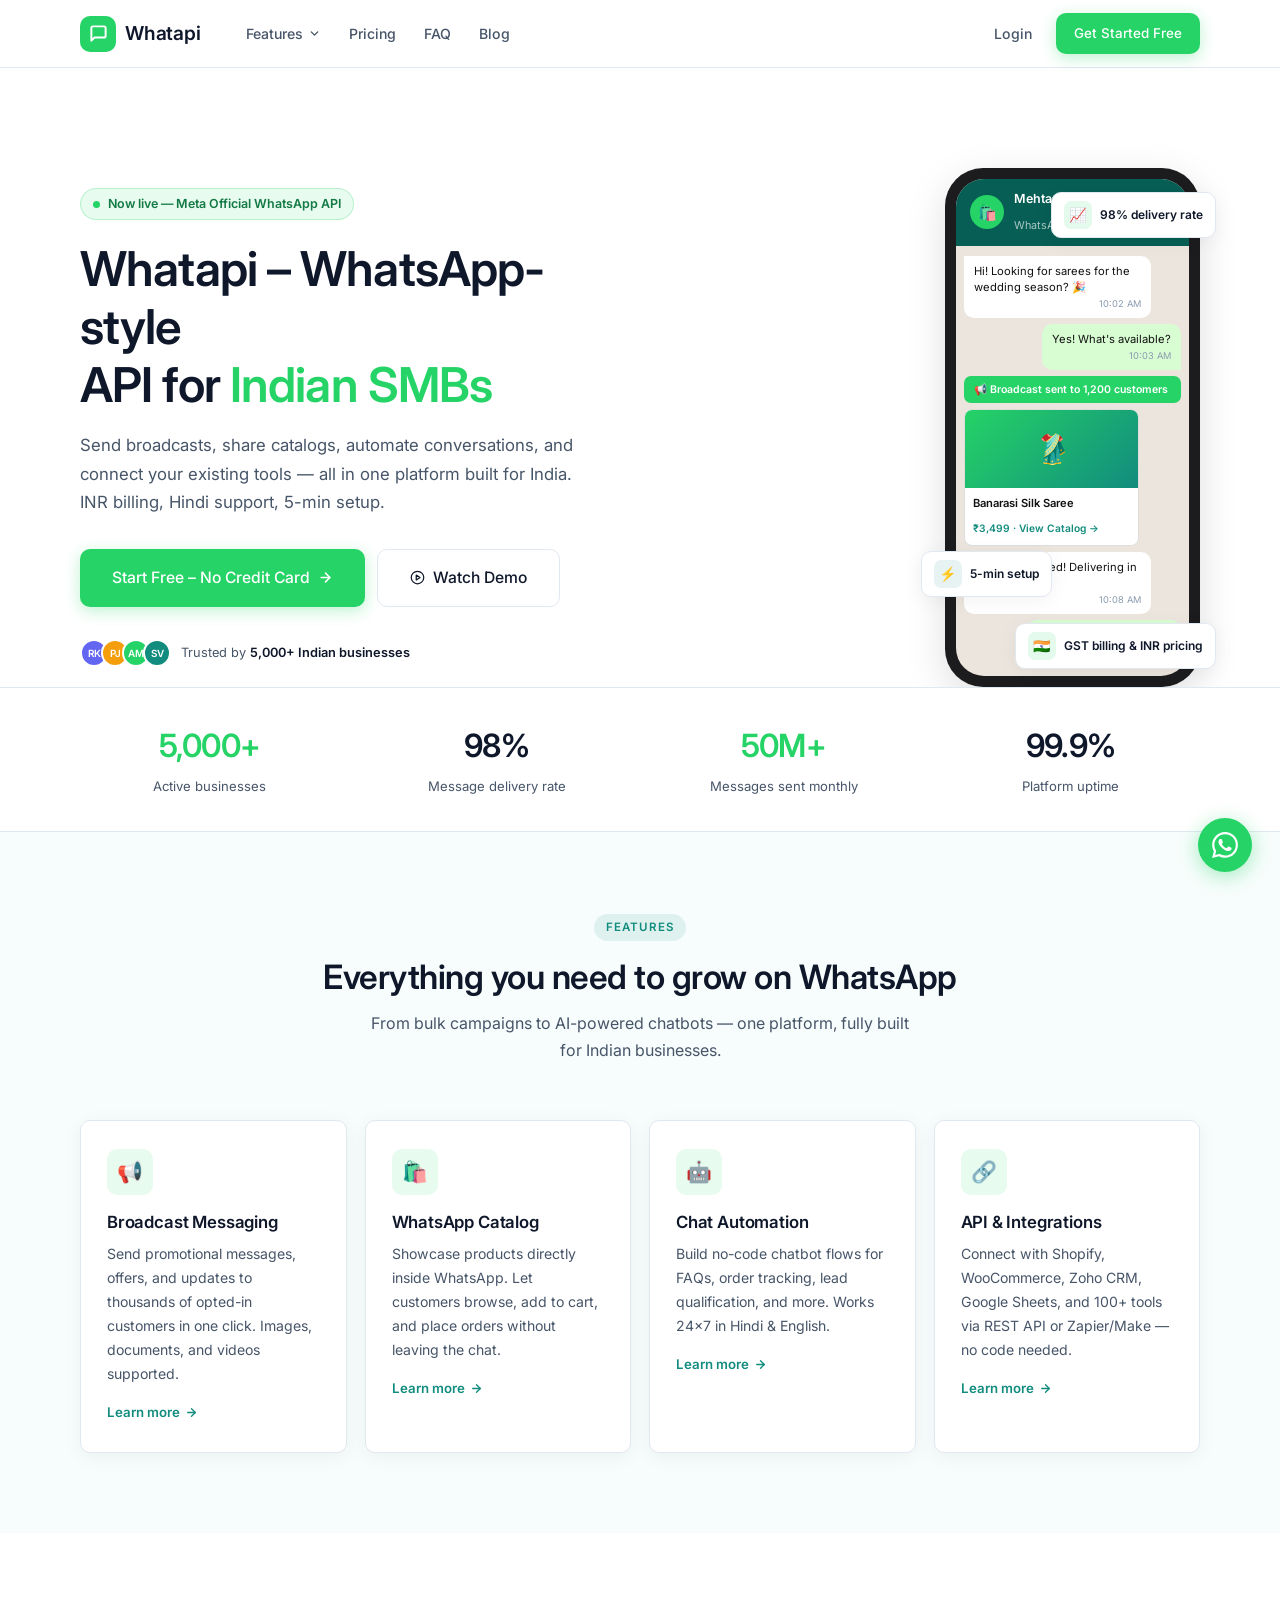
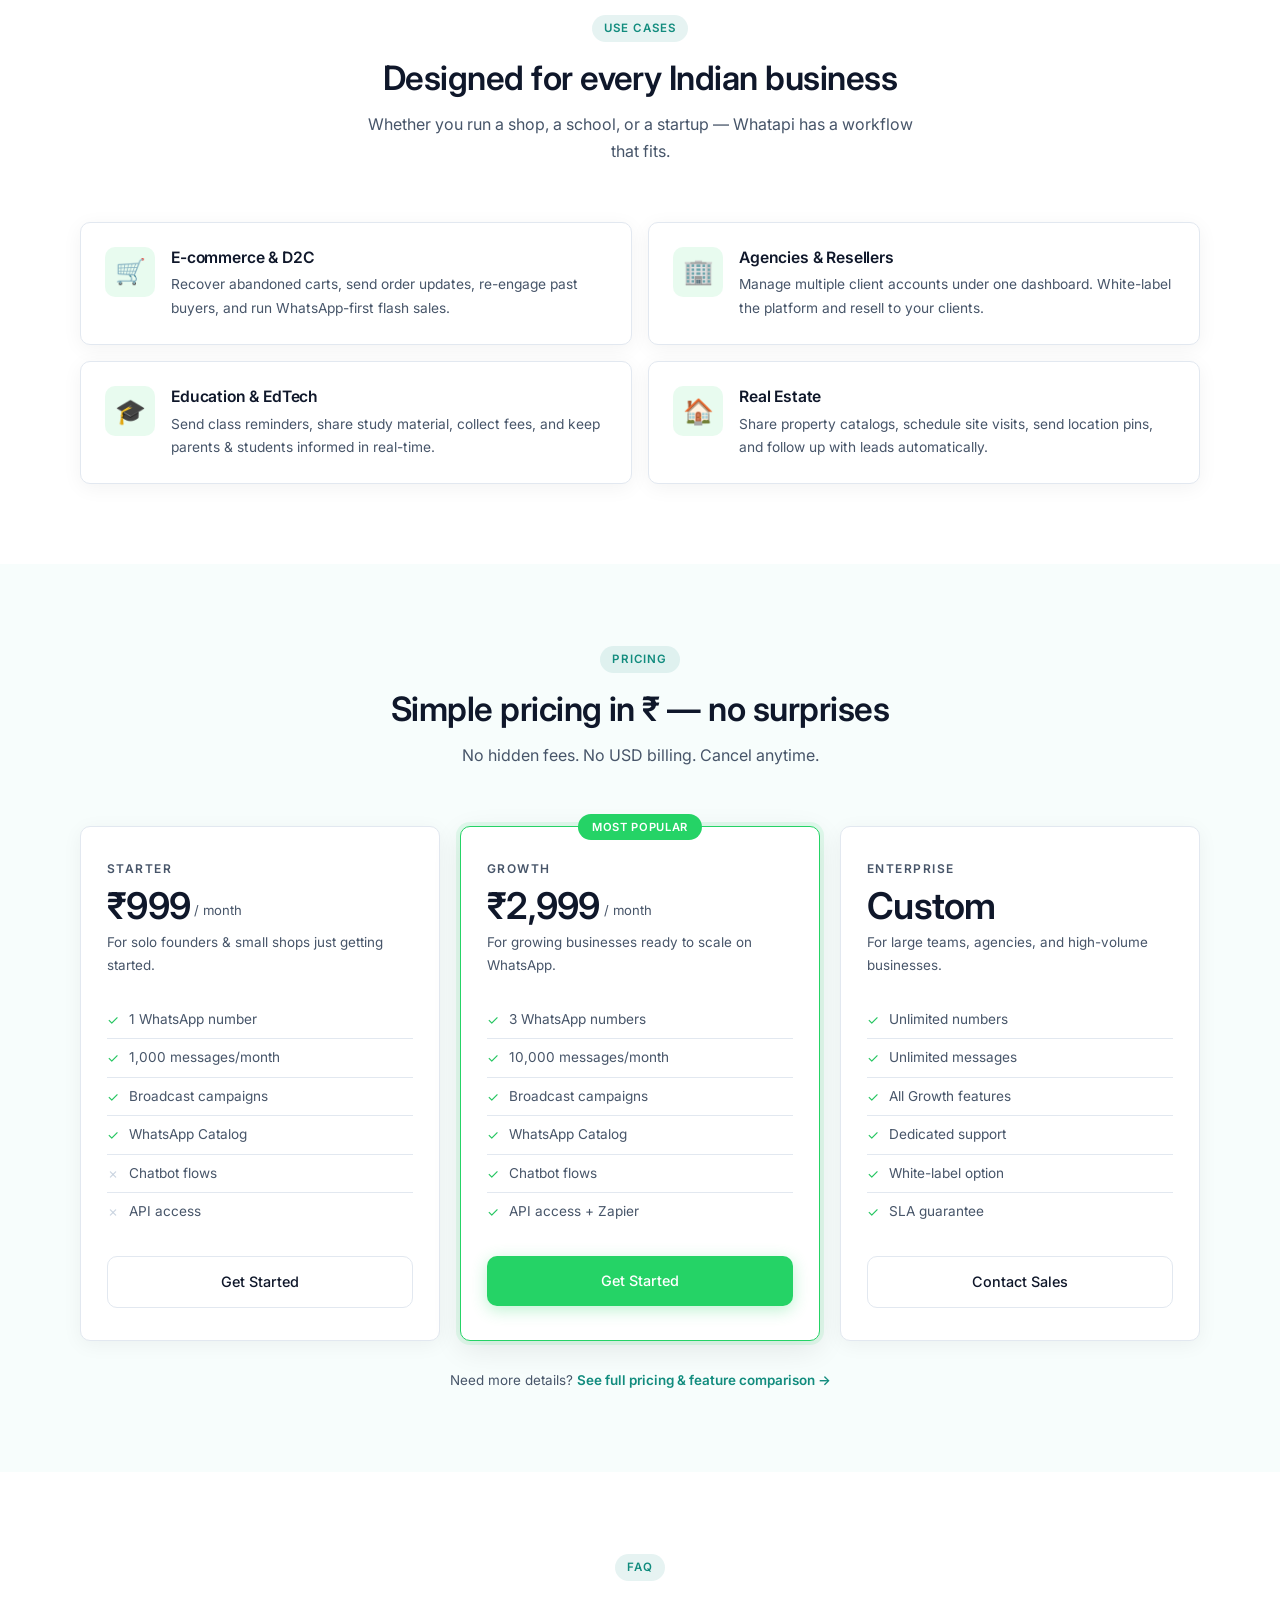
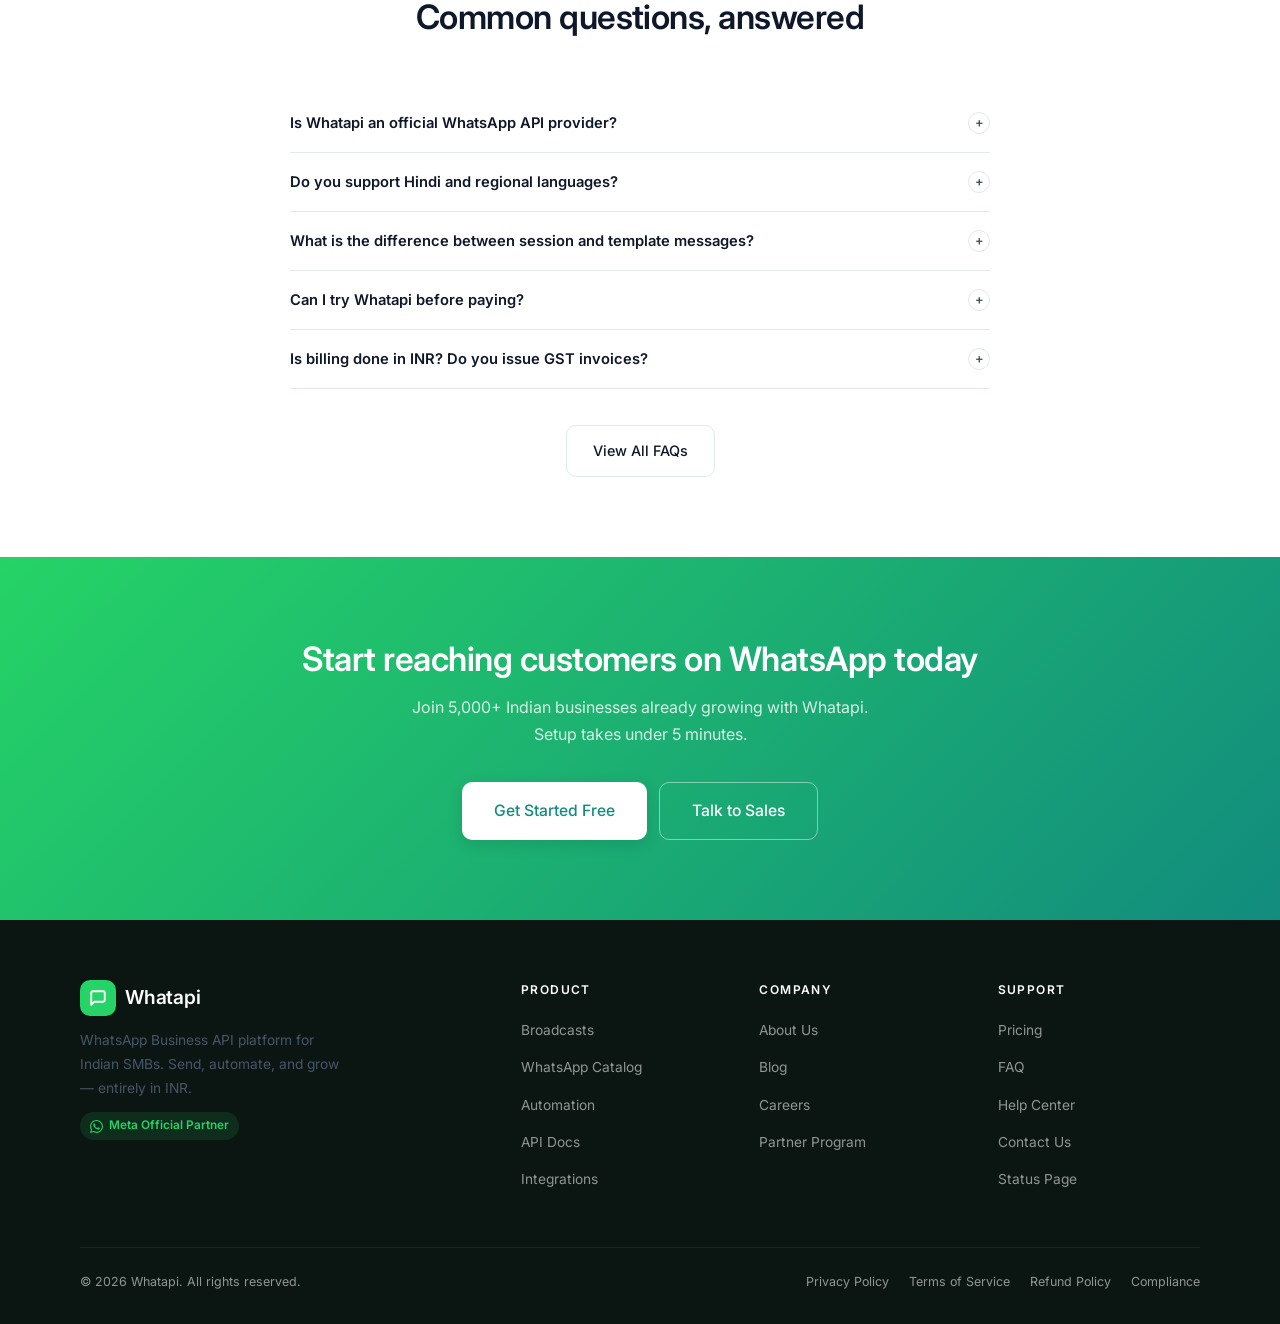
==== index.html @ 2f41436a "initial commit" ====
<!DOCTYPE html>
<html lang="en">
<head>
  <meta charset="UTF-8" />
  <meta name="viewport" content="width=device-width, initial-scale=1.0" />
  <meta name="description" content="Whatapi – WhatsApp API for Indian SMBs. Send broadcasts, share catalogs, and automate conversations. Start free today." />
  <title>Whatapi – WhatsApp API for Indian SMBs</title>
  <link rel="preconnect" href="https://fonts.googleapis.com" />
  <link rel="preconnect" href="https://fonts.gstatic.com" crossorigin />
  <!-- Inter: 400 body · 500 buttons · 600 headings — as per design system -->
  <link href="https://fonts.googleapis.com/css2?family=Inter:wght@400;500;600&display=swap" rel="stylesheet" />
  <link rel="stylesheet" href="styles/main.css" />
</head>
<body>

<!-- ══════════════════════════════════════════════════════════
     NAVBAR
═══════════════════════════════════════════════════════════ -->
<header class="navbar">
  <div class="container">

    <a href="/" class="nav-logo">
      <div class="logo-icon">
        <svg width="19" height="19" viewBox="0 0 24 24" fill="none" stroke="#fff" stroke-width="2.5" stroke-linecap="round" stroke-linejoin="round">
          <path d="M21 15a2 2 0 0 1-2 2H7l-4 4V5a2 2 0 0 1 2-2h14a2 2 0 0 1 2 2z"/>
        </svg>
      </div>
      Whatapi
    </a>

    <nav class="nav-links">
      <!-- Features dropdown -->
      <div class="nav-item">
        <button>
          Features
          <svg class="chevron" viewBox="0 0 24 24" fill="none" stroke="currentColor" stroke-width="2.5" stroke-linecap="round" stroke-linejoin="round"><polyline points="6 9 12 15 18 9"/></svg>
        </button>
        <div class="dropdown">
          <a href="pages/features/broadcasts.html">
            <div class="dd-icon">📢</div>
            <div class="dd-text">
              <strong>Broadcasts</strong>
              <span>Send bulk messages</span>
            </div>
          </a>
          <a href="pages/features/catalog.html">
            <div class="dd-icon">🛍️</div>
            <div class="dd-text">
              <strong>WhatsApp Catalog</strong>
              <span>Showcase your products</span>
            </div>
          </a>
          <a href="#">
            <div class="dd-icon">🤖</div>
            <div class="dd-text">
              <strong>Automation</strong>
              <span>Chatbots &amp; flows</span>
            </div>
          </a>
          <a href="#">
            <div class="dd-icon">🔗</div>
            <div class="dd-text">
              <strong>API Integration</strong>
              <span>Connect your stack</span>
            </div>
          </a>
        </div>
      </div>
      <div class="nav-item"><a href="pages/pricing.html">Pricing</a></div>
      <div class="nav-item"><a href="pages/faq.html">FAQ</a></div>
      <div class="nav-item"><a href="blog/posts/whatsapp-broadcasts-india.html">Blog</a></div>
    </nav>

    <div class="nav-cta">
      <a href="#" class="nav-login">Login</a>
      <a href="#" class="btn btn-primary btn-sm">Get Started Free</a>
    </div>

    <button class="hamburger" id="hamburger" aria-label="Toggle menu">
      <span></span><span></span><span></span>
    </button>
  </div>
</header>

<!-- Mobile Menu -->
<div class="mobile-menu" id="mobileMenu">
  <a href="pages/features/broadcasts.html">📢 Broadcasts</a>
  <a href="pages/features/catalog.html">🛍️ WhatsApp Catalog</a>
  <a href="#">🤖 Automation</a>
  <a href="#">🔗 API Integration</a>
  <a href="pages/pricing.html">💰 Pricing</a>
  <a href="pages/faq.html">❓ FAQ</a>
  <a href="blog/posts/whatsapp-broadcasts-india.html">📝 Blog</a>
  <div class="mobile-cta">
    <a href="#" class="btn btn-primary full-width">Get Started Free</a>
  </div>
</div>


<!-- ══════════════════════════════════════════════════════════
     HERO
═══════════════════════════════════════════════════════════ -->
<section class="hero">
  <div class="container">

    <!-- Left: copy -->
    <div class="hero-content">
      <div class="hero-badge">
        <span class="dot"></span>
        Now live — Meta Official WhatsApp API
      </div>

      <h1>
        Whatapi – WhatsApp-style<br/>
        API for <span class="highlight">Indian SMBs</span>
      </h1>

      <p>
        Send broadcasts, share catalogs, automate conversations,
        and connect your existing tools — all in one platform
        built for India. INR billing, Hindi support, 5-min setup.
      </p>

      <div class="hero-actions">
        <a href="#" class="btn btn-primary btn-lg">
          Start Free – No Credit Card
          <svg width="15" height="15" viewBox="0 0 24 24" fill="none" stroke="currentColor" stroke-width="2.5" stroke-linecap="round" stroke-linejoin="round"><line x1="5" y1="12" x2="19" y2="12"/><polyline points="12 5 19 12 12 19"/></svg>
        </a>
        <a href="#" class="btn btn-outline btn-lg">
          <svg width="15" height="15" viewBox="0 0 24 24" fill="none" stroke="currentColor" stroke-width="2" stroke-linecap="round" stroke-linejoin="round"><circle cx="12" cy="12" r="10"/><polygon points="10 8 16 12 10 16 10 8"/></svg>
          Watch Demo
        </a>
      </div>

      <div class="hero-trust">
        <div class="avatars">
          <span>RK</span><span>PJ</span><span>AM</span><span>SV</span>
        </div>
        <span>Trusted by <strong>5,000+ Indian businesses</strong></span>
      </div>
    </div>

    <!-- Right: phone mockup -->
    <div class="hero-visual">
      <div class="phone-wrap">
        <div class="phone-mockup">
          <div class="phone-screen">
            <div class="phone-topbar">
              <div class="phone-avatar">🛍️</div>
              <div class="phone-info">
                <strong>Mehta Textiles</strong>
                <span>WhatsApp Business</span>
              </div>
            </div>
            <div class="phone-msgs">
              <div class="msg msg-in">
                Hi! Looking for sarees for the wedding season? 🎉
                <div class="msg-time">10:02 AM</div>
              </div>
              <div class="msg msg-out">
                Yes! What's available?
                <div class="msg-time">10:03 AM</div>
              </div>
              <div class="msg-tag">📢 Broadcast sent to 1,200 customers</div>
              <div class="msg-catalog">
                <div class="msg-catalog-img">🥻</div>
                <div class="msg-catalog-body">
                  <strong>Banarasi Silk Saree</strong>
                  <span>₹3,499 · View Catalog →</span>
                </div>
              </div>
              <div class="msg msg-in">
                Order confirmed! Delivering in 3 days 🚚
                <div class="msg-time">10:08 AM</div>
              </div>
              <div class="msg msg-out">
                ✅ Payment done via UPI
                <div class="msg-time">10:09 AM</div>
              </div>
            </div>
          </div>
        </div>

        <!-- Floating chips (desktop only) -->
        <div class="hero-chip chip-1">
          <div class="chip-icon" style="background:rgba(37,211,102,.12);">📈</div>
          <span>98% delivery rate</span>
        </div>
        <div class="hero-chip chip-2">
          <div class="chip-icon" style="background:rgba(18,140,126,.1);">⚡</div>
          <span>5-min setup</span>
        </div>
        <div class="hero-chip chip-3">
          <div class="chip-icon" style="background:rgba(37,211,102,.12);">🇮🇳</div>
          <span>GST billing &amp; INR pricing</span>
        </div>
      </div>
    </div>

  </div>
</section>


<!-- ══════════════════════════════════════════════════════════
     STATS BAR
═══════════════════════════════════════════════════════════ -->
<div class="stats-bar">
  <div class="container">
    <div class="stats-grid">
      <div class="stat-item">
        <strong class="stat-num-green">5,000+</strong>
        <span>Active businesses</span>
      </div>
      <div class="stat-item">
        <strong>98%</strong>
        <span>Message delivery rate</span>
      </div>
      <div class="stat-item">
        <strong class="stat-num-green">50M+</strong>
        <span>Messages sent monthly</span>
      </div>
      <div class="stat-item">
        <strong>99.9%</strong>
        <span>Platform uptime</span>
      </div>
    </div>
  </div>
</div>


<!-- ══════════════════════════════════════════════════════════
     FEATURES
═══════════════════════════════════════════════════════════ -->
<section class="features">
  <div class="container">
    <div class="section-header">
      <span class="section-label">Features</span>
      <h2>Everything you need to grow on WhatsApp</h2>
      <p>From bulk campaigns to AI-powered chatbots — one platform, fully built for Indian businesses.</p>
    </div>

    <div class="features-grid">

      <div class="feature-card">
        <div class="feature-icon">📢</div>
        <h3>Broadcast Messaging</h3>
        <p>Send promotional messages, offers, and updates to thousands of opted-in customers in one click. Images, documents, and videos supported.</p>
        <a href="pages/features/broadcasts.html" class="learn-more">
          Learn more
          <svg width="13" height="13" viewBox="0 0 24 24" fill="none" stroke="currentColor" stroke-width="2.5" stroke-linecap="round" stroke-linejoin="round"><line x1="5" y1="12" x2="19" y2="12"/><polyline points="12 5 19 12 12 19"/></svg>
        </a>
      </div>

      <div class="feature-card">
        <div class="feature-icon">🛍️</div>
        <h3>WhatsApp Catalog</h3>
        <p>Showcase products directly inside WhatsApp. Let customers browse, add to cart, and place orders without leaving the chat.</p>
        <a href="pages/features/catalog.html" class="learn-more">
          Learn more
          <svg width="13" height="13" viewBox="0 0 24 24" fill="none" stroke="currentColor" stroke-width="2.5" stroke-linecap="round" stroke-linejoin="round"><line x1="5" y1="12" x2="19" y2="12"/><polyline points="12 5 19 12 12 19"/></svg>
        </a>
      </div>

      <div class="feature-card">
        <div class="feature-icon">🤖</div>
        <h3>Chat Automation</h3>
        <p>Build no-code chatbot flows for FAQs, order tracking, lead qualification, and more. Works 24×7 in Hindi &amp; English.</p>
        <a href="#" class="learn-more">
          Learn more
          <svg width="13" height="13" viewBox="0 0 24 24" fill="none" stroke="currentColor" stroke-width="2.5" stroke-linecap="round" stroke-linejoin="round"><line x1="5" y1="12" x2="19" y2="12"/><polyline points="12 5 19 12 12 19"/></svg>
        </a>
      </div>

      <div class="feature-card">
        <div class="feature-icon">🔗</div>
        <h3>API &amp; Integrations</h3>
        <p>Connect with Shopify, WooCommerce, Zoho CRM, Google Sheets, and 100+ tools via REST API or Zapier/Make — no code needed.</p>
        <a href="#" class="learn-more">
          Learn more
          <svg width="13" height="13" viewBox="0 0 24 24" fill="none" stroke="currentColor" stroke-width="2.5" stroke-linecap="round" stroke-linejoin="round"><line x1="5" y1="12" x2="19" y2="12"/><polyline points="12 5 19 12 12 19"/></svg>
        </a>
      </div>

    </div>
  </div>
</section>


<!-- ══════════════════════════════════════════════════════════
     USE CASES
═══════════════════════════════════════════════════════════ -->
<section class="use-cases">
  <div class="container">
    <div class="section-header">
      <span class="section-label">Use Cases</span>
      <h2>Designed for every Indian business</h2>
      <p>Whether you run a shop, a school, or a startup — Whatapi has a workflow that fits.</p>
    </div>

    <div class="use-cases-grid">
      <div class="use-case-card">
        <div class="use-case-emoji">🛒</div>
        <div>
          <h3>E-commerce &amp; D2C</h3>
          <p>Recover abandoned carts, send order updates, re-engage past buyers, and run WhatsApp-first flash sales.</p>
        </div>
      </div>
      <div class="use-case-card">
        <div class="use-case-emoji">🏢</div>
        <div>
          <h3>Agencies &amp; Resellers</h3>
          <p>Manage multiple client accounts under one dashboard. White-label the platform and resell to your clients.</p>
        </div>
      </div>
      <div class="use-case-card">
        <div class="use-case-emoji">🎓</div>
        <div>
          <h3>Education &amp; EdTech</h3>
          <p>Send class reminders, share study material, collect fees, and keep parents &amp; students informed in real-time.</p>
        </div>
      </div>
      <div class="use-case-card">
        <div class="use-case-emoji">🏠</div>
        <div>
          <h3>Real Estate</h3>
          <p>Share property catalogs, schedule site visits, send location pins, and follow up with leads automatically.</p>
        </div>
      </div>
    </div>
  </div>
</section>


<!-- ══════════════════════════════════════════════════════════
     PRICING PREVIEW
═══════════════════════════════════════════════════════════ -->
<section class="pricing">
  <div class="container">
    <div class="section-header">
      <span class="section-label">Pricing</span>
      <h2>Simple pricing in ₹ — no surprises</h2>
      <p>No hidden fees. No USD billing. Cancel anytime.</p>
    </div>

    <div class="pricing-grid">

      <!-- Starter -->
      <div class="pricing-card">
        <div class="plan-name">Starter</div>
        <div class="plan-price">
          <strong>₹999</strong>
          <span>/ month</span>
        </div>
        <p class="plan-desc">For solo founders &amp; small shops just getting started.</p>
        <ul class="plan-features">
          <li><span class="check">✓</span> 1 WhatsApp number</li>
          <li><span class="check">✓</span> 1,000 messages/month</li>
          <li><span class="check">✓</span> Broadcast campaigns</li>
          <li><span class="check">✓</span> WhatsApp Catalog</li>
          <li><span class="cross">✗</span> Chatbot flows</li>
          <li><span class="cross">✗</span> API access</li>
        </ul>
        <a href="pages/pricing.html" class="btn btn-outline full-width">Get Started</a>
      </div>

      <!-- Growth -->
      <div class="pricing-card popular">
        <div class="popular-badge">Most Popular</div>
        <div class="plan-name">Growth</div>
        <div class="plan-price">
          <strong>₹2,999</strong>
          <span>/ month</span>
        </div>
        <p class="plan-desc">For growing businesses ready to scale on WhatsApp.</p>
        <ul class="plan-features">
          <li><span class="check">✓</span> 3 WhatsApp numbers</li>
          <li><span class="check">✓</span> 10,000 messages/month</li>
          <li><span class="check">✓</span> Broadcast campaigns</li>
          <li><span class="check">✓</span> WhatsApp Catalog</li>
          <li><span class="check">✓</span> Chatbot flows</li>
          <li><span class="check">✓</span> API access + Zapier</li>
        </ul>
        <a href="pages/pricing.html" class="btn btn-primary full-width">Get Started</a>
      </div>

      <!-- Enterprise -->
      <div class="pricing-card">
        <div class="plan-name">Enterprise</div>
        <div class="plan-price">
          <strong>Custom</strong>
        </div>
        <p class="plan-desc">For large teams, agencies, and high-volume businesses.</p>
        <ul class="plan-features">
          <li><span class="check">✓</span> Unlimited numbers</li>
          <li><span class="check">✓</span> Unlimited messages</li>
          <li><span class="check">✓</span> All Growth features</li>
          <li><span class="check">✓</span> Dedicated support</li>
          <li><span class="check">✓</span> White-label option</li>
          <li><span class="check">✓</span> SLA guarantee</li>
        </ul>
        <a href="#" class="btn btn-outline full-width">Contact Sales</a>
      </div>

    </div>
    <p class="pricing-note">
      Need more details?
      <a href="pages/pricing.html">See full pricing &amp; feature comparison →</a>
    </p>
  </div>
</section>


<!-- ══════════════════════════════════════════════════════════
     FAQ PREVIEW
═══════════════════════════════════════════════════════════ -->
<section class="faq">
  <div class="container">
    <div class="section-header">
      <span class="section-label">FAQ</span>
      <h2>Common questions, answered</h2>
    </div>

    <div class="faq-list">

      <div class="faq-item">
        <button class="faq-question">
          Is Whatapi an official WhatsApp API provider?
          <span class="faq-icon">+</span>
        </button>
        <div class="faq-answer">
          <p>Yes. Whatapi is built on Meta's official WhatsApp Business API (Cloud API). Your messages are delivered through WhatsApp's infrastructure, ensuring full compliance and high deliverability.</p>
        </div>
      </div>

      <div class="faq-item">
        <button class="faq-question">
          Do you support Hindi and regional languages?
          <span class="faq-icon">+</span>
        </button>
        <div class="faq-answer">
          <p>Absolutely. You can send messages in Hindi, Marathi, Tamil, Telugu, Gujarati, Bengali, and any other language supported by WhatsApp. Our chatbot builder handles multilingual flows too.</p>
        </div>
      </div>

      <div class="faq-item">
        <button class="faq-question">
          What is the difference between session and template messages?
          <span class="faq-icon">+</span>
        </button>
        <div class="faq-answer">
          <p>Template messages are pre-approved by Meta and can initiate a conversation anytime. Session messages are free-form replies within a 24-hour window after a customer contacts you. Whatapi handles both.</p>
        </div>
      </div>

      <div class="faq-item">
        <button class="faq-question">
          Can I try Whatapi before paying?
          <span class="faq-icon">+</span>
        </button>
        <div class="faq-answer">
          <p>Yes! Every plan includes a 14-day free trial — no credit card required. You can send up to 500 messages during the trial to test with your real audience.</p>
        </div>
      </div>

      <div class="faq-item">
        <button class="faq-question">
          Is billing done in INR? Do you issue GST invoices?
          <span class="faq-icon">+</span>
        </button>
        <div class="faq-answer">
          <p>Yes, all plans are billed in Indian Rupees (₹) with proper GST invoices. We accept UPI, net banking, debit/credit cards, and NEFT. Zero forex surprises.</p>
        </div>
      </div>

    </div>

    <div class="faq-more">
      <a href="pages/faq.html" class="btn btn-outline">View All FAQs</a>
    </div>
  </div>
</section>


<!-- ══════════════════════════════════════════════════════════
     CTA BANNER
═══════════════════════════════════════════════════════════ -->
<section class="cta-banner">
  <div class="container">
    <h2>Start reaching customers on WhatsApp today</h2>
    <p>Join 5,000+ Indian businesses already growing with Whatapi. Setup takes under 5 minutes.</p>
    <div class="cta-banner-actions">
      <a href="#" class="btn btn-white btn-lg">Get Started Free</a>
      <a href="#" class="btn btn-ghost btn-lg">Talk to Sales</a>
    </div>
  </div>
</section>


<!-- ══════════════════════════════════════════════════════════
     FOOTER
═══════════════════════════════════════════════════════════ -->
<footer class="footer">
  <div class="container">
    <div class="footer-grid">

      <div class="footer-brand">
        <a href="/" class="nav-logo">
          <div class="logo-icon">
            <svg width="18" height="18" viewBox="0 0 24 24" fill="none" stroke="#fff" stroke-width="2.5" stroke-linecap="round" stroke-linejoin="round"><path d="M21 15a2 2 0 0 1-2 2H7l-4 4V5a2 2 0 0 1 2-2h14a2 2 0 0 1 2 2z"/></svg>
          </div>
          Whatapi
        </a>
        <p>WhatsApp Business API platform for Indian SMBs. Send, automate, and grow — entirely in INR.</p>
        <div class="wa-badge">
          <svg width="13" height="13" viewBox="0 0 24 24" fill="currentColor"><path d="M17.472 14.382c-.297-.149-1.758-.867-2.03-.967-.273-.099-.471-.148-.67.15-.197.297-.767.966-.94 1.164-.173.199-.347.223-.644.075-.297-.15-1.255-.463-2.39-1.475-.883-.788-1.48-1.761-1.653-2.059-.173-.297-.018-.458.13-.606.134-.133.298-.347.446-.52.149-.174.198-.298.298-.497.099-.198.05-.371-.025-.52-.075-.149-.669-1.612-.916-2.207-.242-.579-.487-.5-.669-.51-.173-.008-.371-.01-.57-.01-.198 0-.52.074-.792.372-.272.297-1.04 1.016-1.04 2.479 0 1.462 1.065 2.875 1.213 3.074.149.198 2.096 3.2 5.077 4.487.709.306 1.262.489 1.694.625.712.227 1.36.195 1.871.118.571-.085 1.758-.719 2.006-1.413.248-.694.248-1.289.173-1.413-.074-.124-.272-.198-.57-.347m-5.421 7.403h-.004a9.87 9.87 0 01-5.031-1.378l-.361-.214-3.741.982.998-3.648-.235-.374a9.86 9.86 0 01-1.51-5.26c.001-5.45 4.436-9.884 9.888-9.884 2.64 0 5.122 1.03 6.988 2.898a9.825 9.825 0 012.893 6.994c-.003 5.45-4.437 9.884-9.885 9.884m8.413-18.297A11.815 11.815 0 0012.05 0C5.495 0 .16 5.335.157 11.892c0 2.096.547 4.142 1.588 5.945L.057 24l6.305-1.654a11.882 11.882 0 005.683 1.448h.005c6.554 0 11.89-5.335 11.893-11.893a11.821 11.821 0 00-3.48-8.413Z"/></svg>
          Meta Official Partner
        </div>
      </div>

      <div class="footer-col">
        <h4>Product</h4>
        <ul>
          <li><a href="pages/features/broadcasts.html">Broadcasts</a></li>
          <li><a href="pages/features/catalog.html">WhatsApp Catalog</a></li>
          <li><a href="#">Automation</a></li>
          <li><a href="#">API Docs</a></li>
          <li><a href="#">Integrations</a></li>
        </ul>
      </div>

      <div class="footer-col">
        <h4>Company</h4>
        <ul>
          <li><a href="#">About Us</a></li>
          <li><a href="blog/posts/whatsapp-broadcasts-india.html">Blog</a></li>
          <li><a href="#">Careers</a></li>
          <li><a href="#">Partner Program</a></li>
        </ul>
      </div>

      <div class="footer-col">
        <h4>Support</h4>
        <ul>
          <li><a href="pages/pricing.html">Pricing</a></li>
          <li><a href="pages/faq.html">FAQ</a></li>
          <li><a href="#">Help Center</a></li>
          <li><a href="#">Contact Us</a></li>
          <li><a href="#">Status Page</a></li>
        </ul>
      </div>

    </div>

    <div class="footer-bottom">
      <span>© 2026 Whatapi. All rights reserved.</span>
      <div class="footer-legal">
        <a href="#">Privacy Policy</a>
        <a href="#">Terms of Service</a>
        <a href="#">Refund Policy</a>
        <a href="#">Compliance</a>
      </div>
    </div>
  </div>
</footer>


<!-- ══════════════════════════════════════════════════════════
     FLOATING WHATSAPP BUTTON
═══════════════════════════════════════════════════════════ -->
<div class="wa-float">
  <span class="wa-float-label">Chat with us</span>
  <a href="https://wa.me/919999999999" class="wa-float-btn" target="_blank" rel="noopener" aria-label="Chat on WhatsApp">
    <svg width="26" height="26" viewBox="0 0 24 24" fill="#fff">
      <path d="M17.472 14.382c-.297-.149-1.758-.867-2.03-.967-.273-.099-.471-.148-.67.15-.197.297-.767.966-.94 1.164-.173.199-.347.223-.644.075-.297-.15-1.255-.463-2.39-1.475-.883-.788-1.48-1.761-1.653-2.059-.173-.297-.018-.458.13-.606.134-.133.298-.347.446-.52.149-.174.198-.298.298-.497.099-.198.05-.371-.025-.52-.075-.149-.669-1.612-.916-2.207-.242-.579-.487-.5-.669-.51-.173-.008-.371-.01-.57-.01-.198 0-.52.074-.792.372-.272.297-1.04 1.016-1.04 2.479 0 1.462 1.065 2.875 1.213 3.074.149.198 2.096 3.2 5.077 4.487.709.306 1.262.489 1.694.625.712.227 1.36.195 1.871.118.571-.085 1.758-.719 2.006-1.413.248-.694.248-1.289.173-1.413-.074-.124-.272-.198-.57-.347m-5.421 7.403h-.004a9.87 9.87 0 01-5.031-1.378l-.361-.214-3.741.982.998-3.648-.235-.374a9.86 9.86 0 01-1.51-5.26c.001-5.45 4.436-9.884 9.888-9.884 2.64 0 5.122 1.03 6.988 2.898a9.825 9.825 0 012.893 6.994c-.003 5.45-4.437 9.884-9.885 9.884m8.413-18.297A11.815 11.815 0 0012.05 0C5.495 0 .16 5.335.157 11.892c0 2.096.547 4.142 1.588 5.945L.057 24l6.305-1.654a11.882 11.882 0 005.683 1.448h.005c6.554 0 11.89-5.335 11.893-11.893a11.821 11.821 0 00-3.48-8.413Z"/>
    </svg>
  </a>
</div>


<!-- ══════════════════════════════════════════════════════════
     JS – Hamburger + FAQ accordion
═══════════════════════════════════════════════════════════ -->
<script>
  const hamburger = document.getElementById('hamburger');
  const mobileMenu = document.getElementById('mobileMenu');

  hamburger.addEventListener('click', () => {
    const isOpen = mobileMenu.classList.toggle('open');
    hamburger.classList.toggle('open');
    document.body.style.overflow = isOpen ? 'hidden' : '';
  });

  document.querySelectorAll('.faq-question').forEach(btn => {
    btn.addEventListener('click', () => {
      const item = btn.parentElement;
      const isOpen = item.classList.contains('open');
      document.querySelectorAll('.faq-item.open').forEach(el => el.classList.remove('open'));
      if (!isOpen) item.classList.add('open');
    });
  });
</script>

</body>
</html>
---- styles/main.css ----
/* ============================================================
   WHATAPI – Main Stylesheet
   Theme: WhatsApp Green
   Sections: Variables → Reset → Base → Layout → Nav →
             Components → Sections → Utilities → Responsive
   ============================================================ */

/* ── Variables ─────────────────────────────────────────────── */
:root {
  --color-primary:        #25D366;
  --color-primary-hover:  #1DA851;
  --color-accent:         #128C7E;

  --color-bg:             #F7FDFC;
  --color-card:           #FFFFFF;

  --color-text:           #0F172A;
  --color-text-muted:     #475569;

  --color-border:         #E2E8F0;

  --color-success:        #22C55E;
  --color-error:          #EF4444;

  --radius:               10px;
  --shadow:               0 4px 20px rgba(0,0,0,.05);
  --shadow-md:            0 8px 30px rgba(0,0,0,.09);
  --shadow-lg:            0 12px 40px rgba(0,0,0,.13);

  --font:                 'Inter', -apple-system, BlinkMacSystemFont, 'Segoe UI', Helvetica, Arial, sans-serif;
  --nav-h:                68px;
  --max-w:                1160px;
  --transition:           .2s ease;
}

/* ── Reset ──────────────────────────────────────────────────── */
*, *::before, *::after { box-sizing: border-box; margin: 0; padding: 0; }
html { scroll-behavior: smooth; -webkit-text-size-adjust: 100%; }
body {
  font-family: var(--font);
  font-size: 16px;
  font-weight: 400;
  line-height: 1.65;
  color: var(--color-text);
  background: var(--color-bg);
}
img, svg { display: block; max-width: 100%; }
a { color: inherit; text-decoration: none; }
ul, ol { list-style: none; }
button { cursor: pointer; border: none; background: none; font-family: inherit; }
/* Override browser default bold (700) — keep all emphasis at 600 */
strong, b { font-weight: 600; }

/* ── Base Typography ────────────────────────────────────────── */
h1 { font-size: clamp(1.9rem, 4.5vw, 3rem); font-weight: 600; line-height: 1.2; letter-spacing: -.02em; }
h2 { font-size: clamp(1.5rem, 3vw, 2.1rem); font-weight: 600; line-height: 1.28; letter-spacing: -.015em; }
h3 { font-size: 1.05rem; font-weight: 600; line-height: 1.38; letter-spacing: -.01em; }
h4 { font-size: .88rem; font-weight: 600; letter-spacing: -.005em; }
p  { color: var(--color-text-muted); line-height: 1.7; }

/* ── Layout ─────────────────────────────────────────────────── */
.container {
  width: 100%;
  max-width: var(--max-w);
  margin: 0 auto;
  padding: 0 20px;
}
section { padding: 80px 0; }

.section-label {
  display: inline-block;
  font-size: .72rem;
  font-weight: 600;
  letter-spacing: .1em;
  text-transform: uppercase;
  color: var(--color-accent);
  background: rgba(18,140,126,.1);
  padding: 4px 12px;
  border-radius: 20px;
  margin-bottom: 14px;
}
.section-header { text-align: center; margin-bottom: 56px; }
.section-header p {
  margin-top: 12px;
  font-size: 1rem;
  max-width: 560px;
  margin-left: auto;
  margin-right: auto;
}

/* ── Buttons ────────────────────────────────────────────────── */
.btn {
  display: inline-flex;
  align-items: center;
  gap: 8px;
  padding: 13px 26px;
  border-radius: var(--radius);
  font-size: .9rem;
  font-weight: 500;
  transition: background var(--transition), box-shadow var(--transition), transform var(--transition);
  white-space: nowrap;
}
.btn:active { transform: scale(.98); }

.btn-primary {
  background: var(--color-primary);
  color: #fff;
  box-shadow: 0 4px 16px rgba(37,211,102,.3);
}
.btn-primary:hover {
  background: var(--color-primary-hover);
  box-shadow: 0 6px 22px rgba(37,211,102,.38);
}

.btn-outline {
  border: 1.5px solid var(--color-border);
  color: var(--color-text);
  background: #fff;
}
.btn-outline:hover {
  border-color: var(--color-primary);
  color: var(--color-primary);
}

.btn-accent {
  background: var(--color-accent);
  color: #fff;
}
.btn-accent:hover { background: #0E6E63; }

.btn-sm  { padding: 9px 18px; font-size: .84rem; }
.btn-lg  { padding: 15px 32px; font-size: .98rem; }

/* ── Navbar ─────────────────────────────────────────────────── */
.navbar {
  position: sticky;
  top: 0;
  z-index: 1000;
  height: var(--nav-h);
  background: rgba(255,255,255,.94);
  backdrop-filter: blur(12px);
  border-bottom: 1px solid var(--color-border);
}
.navbar .container {
  display: flex;
  align-items: center;
  height: 100%;
}

/* Logo */
.nav-logo {
  display: flex;
  align-items: center;
  gap: 9px;
  font-size: 1.2rem;
  font-weight: 600;
  letter-spacing: -.01em;
  color: var(--color-text);
  flex-shrink: 0;
}
.logo-icon {
  width: 36px;
  height: 36px;
  background: var(--color-primary);
  border-radius: 10px;
  display: flex;
  align-items: center;
  justify-content: center;
}

/* Desktop nav links */
.nav-links {
  display: none;
  align-items: center;
  gap: 2px;
  margin-left: 32px;
  flex: 1;
}
.nav-item { position: relative; }
.nav-item > a,
.nav-item > button {
  display: flex;
  align-items: center;
  gap: 5px;
  padding: 7px 13px;
  font-size: .88rem;
  font-weight: 500;
  color: var(--color-text-muted);
  border-radius: 7px;
  transition: background var(--transition), color var(--transition);
}
.nav-item > a:hover,
.nav-item > button:hover {
  background: var(--color-bg);
  color: var(--color-text);
}
.chevron {
  width: 13px;
  height: 13px;
  transition: transform var(--transition);
}
.nav-item:hover .chevron { transform: rotate(180deg); }

/* Dropdown */
.dropdown {
  position: absolute;
  top: calc(100% + 10px);
  left: 0;
  min-width: 224px;
  background: #fff;
  border: 1px solid var(--color-border);
  border-radius: var(--radius);
  box-shadow: var(--shadow-md);
  padding: 6px;
  opacity: 0;
  visibility: hidden;
  transform: translateY(-6px);
  transition: opacity var(--transition), transform var(--transition), visibility var(--transition);
}
.nav-item:hover .dropdown,
.nav-item:focus-within .dropdown {
  opacity: 1;
  visibility: visible;
  transform: translateY(0);
}
.dropdown a {
  display: flex;
  align-items: center;
  gap: 10px;
  padding: 9px 10px;
  border-radius: 7px;
  font-size: .84rem;
  font-weight: 500;
  color: var(--color-text-muted);
  transition: background var(--transition), color var(--transition);
}
.dropdown a:hover { background: var(--color-bg); color: var(--color-accent); }
.dd-icon {
  width: 32px;
  height: 32px;
  border-radius: 8px;
  background: rgba(37,211,102,.1);
  display: flex;
  align-items: center;
  justify-content: center;
  flex-shrink: 0;
  font-size: 1rem;
}
.dd-text strong { display: block; font-size: .8rem; color: var(--color-text); }
.dd-text span   { font-size: .73rem; }

/* Nav CTA */
.nav-cta {
  display: none;
  align-items: center;
  gap: 10px;
  margin-left: auto;
}
.nav-login {
  font-size: .88rem;
  font-weight: 500;
  color: var(--color-text-muted);
  padding: 7px 14px;
  border-radius: 7px;
  transition: color var(--transition), background var(--transition);
}
.nav-login:hover { color: var(--color-text); background: var(--color-bg); }

/* Hamburger */
.hamburger {
  margin-left: auto;
  display: flex;
  flex-direction: column;
  gap: 5px;
  padding: 8px;
  border-radius: 7px;
  transition: background var(--transition);
}
.hamburger:hover { background: var(--color-bg); }
.hamburger span {
  display: block;
  width: 22px;
  height: 2px;
  background: var(--color-text);
  border-radius: 2px;
  transition: transform var(--transition), opacity var(--transition);
}
.hamburger.open span:nth-child(1) { transform: translateY(7px) rotate(45deg); }
.hamburger.open span:nth-child(2) { opacity: 0; }
.hamburger.open span:nth-child(3) { transform: translateY(-7px) rotate(-45deg); }

/* Mobile menu */
.mobile-menu {
  display: none;
  position: fixed;
  top: var(--nav-h);
  left: 0;
  right: 0;
  bottom: 0;
  background: #fff;
  overflow-y: auto;
  padding: 16px 20px 40px;
  z-index: 999;
  border-top: 1px solid var(--color-border);
}
.mobile-menu.open { display: block; }
.mobile-menu a,
.mobile-menu button {
  display: flex;
  align-items: center;
  gap: 10px;
  width: 100%;
  padding: 14px 0;
  font-size: .95rem;
  font-weight: 500;
  color: var(--color-text);
  border-bottom: 1px solid var(--color-border);
}
.mobile-cta { margin-top: 20px; border-bottom: none !important; }

/* ── Hero ───────────────────────────────────────────────────── */
.hero {
  background: #fff;
  padding: 80px 0 0;
  overflow: hidden;
}
.hero .container {
  display: grid;
  grid-template-columns: 1fr;
  gap: 52px;
}

/* Badge */
.hero-badge {
  display: inline-flex;
  align-items: center;
  gap: 8px;
  background: rgba(37,211,102,.1);
  border: 1px solid rgba(37,211,102,.25);
  color: #137A45;
  font-size: .78rem;
  font-weight: 600;
  padding: 5px 12px;
  border-radius: 20px;
  margin-bottom: 20px;
}
.hero-badge .dot {
  width: 7px;
  height: 7px;
  background: var(--color-primary);
  border-radius: 50%;
  animation: blink 2s infinite;
}
@keyframes blink {
  0%, 100% { opacity: 1; }
  50% { opacity: .3; }
}

.hero-content h1 { margin-bottom: 18px; }
.hero-content h1 .highlight { color: var(--color-primary); }
.hero-content > p { font-size: 1.05rem; max-width: 500px; margin-bottom: 32px; }

.hero-actions {
  display: flex;
  flex-wrap: wrap;
  gap: 12px;
  margin-bottom: 32px;
}

/* Social proof */
.hero-trust {
  display: flex;
  align-items: center;
  gap: 10px;
  font-size: .8rem;
  color: var(--color-text-muted);
}
.avatars { display: flex; }
.avatars span {
  width: 28px;
  height: 28px;
  border-radius: 50%;
  border: 2px solid #fff;
  display: flex;
  align-items: center;
  justify-content: center;
  font-size: .62rem;
  font-weight: 600;
  color: #fff;
  margin-left: -7px;
}
.avatars span:first-child { margin-left: 0; }
.avatars span:nth-child(1) { background: #6366F1; }
.avatars span:nth-child(2) { background: #F59E0B; }
.avatars span:nth-child(3) { background: var(--color-primary); }
.avatars span:nth-child(4) { background: var(--color-accent); }
.hero-trust strong { color: var(--color-text); }

/* Phone mockup */
.hero-visual {
  position: relative;
  display: flex;
  justify-content: center;
}
.phone-wrap {
  position: relative;
  display: inline-block;
}
.phone-mockup {
  width: 255px;
  background: #1C1C1E;
  border-radius: 38px;
  padding: 11px;
  box-shadow: var(--shadow-lg);
}
.phone-screen {
  background: #ECE5DD;
  border-radius: 28px;
  overflow: hidden;
  min-height: 430px;
}
.phone-topbar {
  background: #075E54;
  padding: 10px 14px;
  display: flex;
  align-items: center;
  gap: 10px;
}
.phone-avatar {
  width: 34px;
  height: 34px;
  border-radius: 50%;
  background: var(--color-primary);
  display: flex;
  align-items: center;
  justify-content: center;
  font-size: .95rem;
}
.phone-info strong { display: block; color: #fff; font-size: .78rem; }
.phone-info span { color: rgba(255,255,255,.65); font-size: .68rem; }
.phone-msgs { padding: 10px 8px; display: flex; flex-direction: column; gap: 6px; }

.msg {
  max-width: 86%;
  padding: 7px 10px;
  font-size: .7rem;
  line-height: 1.45;
  border-radius: 10px;
}
.msg-in  { background: #fff; border-radius: 0 10px 10px 10px; color: #111; align-self: flex-start; }
.msg-out { background: #D9FDD3; border-radius: 10px 10px 0 10px; color: #111; align-self: flex-end; }
.msg-time { font-size: .58rem; color: #8A9BAE; margin-top: 2px; text-align: right; }

.msg-tag {
  background: var(--color-primary);
  color: #fff;
  border-radius: 7px;
  padding: 5px 10px;
  font-size: .66rem;
  font-weight: 600;
}
.msg-catalog {
  background: #fff;
  border: 1px solid #ddd;
  border-radius: 8px;
  overflow: hidden;
  max-width: 175px;
}
.msg-catalog-img {
  height: 78px;
  background: linear-gradient(135deg, #25D366 0%, #128C7E 100%);
  display: flex;
  align-items: center;
  justify-content: center;
  font-size: 1.8rem;
}
.msg-catalog-body { padding: 6px 8px; }
.msg-catalog-body strong { font-size: .7rem; display: block; color: #111; }
.msg-catalog-body span { font-size: .64rem; color: var(--color-accent); font-weight: 600; }

/* Floating chips */
.hero-chip {
  position: absolute;
  background: #fff;
  border: 1px solid var(--color-border);
  border-radius: var(--radius);
  padding: 8px 12px;
  box-shadow: var(--shadow);
  display: none;
  align-items: center;
  gap: 8px;
  font-size: .75rem;
  font-weight: 600;
  color: var(--color-text);
  white-space: nowrap;
}
.chip-icon {
  width: 28px;
  height: 28px;
  border-radius: 7px;
  display: flex;
  align-items: center;
  justify-content: center;
  font-size: .88rem;
}

/* ── Stats Bar ──────────────────────────────────────────────── */
.stats-bar {
  background: #fff;
  border-top: 1px solid var(--color-border);
  border-bottom: 1px solid var(--color-border);
  padding: 32px 0;
}
.stats-grid {
  display: grid;
  grid-template-columns: repeat(2, 1fr);
  gap: 28px;
}
.stat-item { text-align: center; }
.stat-item strong {
  display: block;
  font-size: 2rem;
  font-weight: 600;
  color: var(--color-text);
  letter-spacing: -.025em;
}
.stat-item .stat-num-green { color: var(--color-primary); }
.stat-item span { font-size: .82rem; color: var(--color-text-muted); }

/* ── Features ───────────────────────────────────────────────── */
.features { background: var(--color-bg); }
.features-grid {
  display: grid;
  grid-template-columns: 1fr;
  gap: 18px;
}
.feature-card {
  background: var(--color-card);
  border: 1px solid var(--color-border);
  border-radius: var(--radius);
  padding: 28px 26px;
  box-shadow: var(--shadow);
  transition: box-shadow var(--transition), transform var(--transition), border-color var(--transition);
}
.feature-card:hover {
  box-shadow: var(--shadow-md);
  transform: translateY(-2px);
  border-color: rgba(37,211,102,.3);
}
.feature-icon {
  width: 46px;
  height: 46px;
  border-radius: var(--radius);
  background: rgba(37,211,102,.1);
  display: flex;
  align-items: center;
  justify-content: center;
  font-size: 1.3rem;
  margin-bottom: 16px;
}
.feature-card h3 { margin-bottom: 8px; }
.feature-card p  { font-size: .88rem; }
.learn-more {
  display: inline-flex;
  align-items: center;
  gap: 5px;
  margin-top: 16px;
  font-size: .83rem;
  font-weight: 600;
  color: var(--color-accent);
  transition: gap var(--transition);
}
.learn-more:hover { gap: 9px; }

/* ── Use Cases ──────────────────────────────────────────────── */
.use-cases { background: #fff; }
.use-cases-grid {
  display: grid;
  grid-template-columns: 1fr;
  gap: 16px;
}
.use-case-card {
  border: 1.5px solid var(--color-border);
  border-radius: var(--radius);
  padding: 24px;
  display: flex;
  align-items: flex-start;
  gap: 16px;
  background: var(--color-card);
  box-shadow: var(--shadow);
  transition: border-color var(--transition), box-shadow var(--transition);
}
.use-case-card:hover {
  border-color: var(--color-primary);
  box-shadow: 0 0 0 4px rgba(37,211,102,.07), var(--shadow);
}
.use-case-emoji {
  width: 50px;
  height: 50px;
  border-radius: var(--radius);
  background: rgba(37,211,102,.1);
  display: flex;
  align-items: center;
  justify-content: center;
  font-size: 1.55rem;
  flex-shrink: 0;
}
.use-case-card h3 { margin-bottom: 5px; font-size: .98rem; }
.use-case-card p  { font-size: .86rem; }

/* ── Pricing ────────────────────────────────────────────────── */
.pricing { background: var(--color-bg); }
.pricing-grid {
  display: grid;
  grid-template-columns: 1fr;
  gap: 20px;
  margin-bottom: 28px;
}
.pricing-card {
  background: var(--color-card);
  border: 1.5px solid var(--color-border);
  border-radius: var(--radius);
  padding: 32px 26px;
  box-shadow: var(--shadow);
  position: relative;
  transition: box-shadow var(--transition), transform var(--transition);
}
.pricing-card:hover { box-shadow: var(--shadow-md); }
.pricing-card.popular {
  border-color: var(--color-primary);
  box-shadow: 0 0 0 4px rgba(37,211,102,.1), var(--shadow-md);
}
.popular-badge {
  position: absolute;
  top: -13px;
  left: 50%;
  transform: translateX(-50%);
  background: var(--color-primary);
  color: #fff;
  font-size: .7rem;
  font-weight: 600;
  padding: 4px 14px;
  border-radius: 20px;
  letter-spacing: .06em;
  text-transform: uppercase;
  white-space: nowrap;
}
.plan-name {
  font-size: .75rem;
  font-weight: 600;
  text-transform: uppercase;
  letter-spacing: .12em;
  color: var(--color-text-muted);
  margin-bottom: 10px;
}
.plan-price {
  display: flex;
  align-items: flex-end;
  gap: 4px;
  margin-bottom: 6px;
}
.plan-price strong {
  font-size: 2.3rem;
  font-weight: 600;
  color: var(--color-text);
  line-height: 1;
  letter-spacing: -.02em;
}
.plan-price span { font-size: .82rem; color: var(--color-text-muted); margin-bottom: 4px; }
.plan-desc { font-size: .84rem; color: var(--color-text-muted); margin-bottom: 24px; }
.plan-features { margin-bottom: 26px; }
.plan-features li {
  display: flex;
  align-items: flex-start;
  gap: 10px;
  font-size: .85rem;
  color: var(--color-text-muted);
  padding: 7px 0;
  border-bottom: 1px solid var(--color-border);
}
.plan-features li:last-child { border-bottom: none; }
.check { color: var(--color-success); flex-shrink: 0; margin-top: 1px; }
.cross  { color: #CBD5E1; flex-shrink: 0; margin-top: 1px; }
.pricing-note { text-align: center; font-size: .84rem; color: var(--color-text-muted); }
.pricing-note a { color: var(--color-accent); font-weight: 600; }
.pricing-note a:hover { text-decoration: underline; }

/* ── FAQ ────────────────────────────────────────────────────── */
.faq { background: #fff; }
.faq-list { max-width: 700px; margin: 0 auto; }
.faq-item { border-bottom: 1px solid var(--color-border); }
.faq-question {
  width: 100%;
  text-align: left;
  display: flex;
  justify-content: space-between;
  align-items: center;
  gap: 12px;
  padding: 18px 0;
  font-size: .92rem;
  font-weight: 600;
  color: var(--color-text);
  transition: color var(--transition);
}
.faq-question:hover { color: var(--color-accent); }
.faq-icon {
  width: 22px;
  height: 22px;
  border-radius: 50%;
  border: 1.5px solid var(--color-border);
  display: flex;
  align-items: center;
  justify-content: center;
  flex-shrink: 0;
  font-size: .8rem;
  color: var(--color-text-muted);
  transition: background var(--transition), border-color var(--transition), transform var(--transition);
}
.faq-item.open .faq-question .faq-icon {
  background: var(--color-primary);
  border-color: var(--color-primary);
  color: #fff;
  transform: rotate(45deg);
}
.faq-answer {
  max-height: 0;
  overflow: hidden;
  transition: max-height .32s ease, padding .32s ease;
}
.faq-item.open .faq-answer { max-height: 260px; padding-bottom: 16px; }
.faq-answer p { font-size: .88rem; line-height: 1.75; }
.faq-more { text-align: center; margin-top: 36px; }

/* ── CTA Banner ─────────────────────────────────────────────── */
.cta-banner {
  background: linear-gradient(135deg, #25D366 0%, #128C7E 100%);
  padding: 80px 0;
}
.cta-banner .container { text-align: center; }
.cta-banner h2 { color: #fff; margin-bottom: 14px; }
.cta-banner p  {
  color: rgba(255,255,255,.82);
  font-size: 1rem;
  max-width: 480px;
  margin: 0 auto 34px;
}
.cta-banner-actions { display: flex; flex-wrap: wrap; gap: 12px; justify-content: center; }

.btn-white {
  background: #fff;
  color: var(--color-accent);
  font-weight: 500;
  box-shadow: 0 4px 16px rgba(0,0,0,.12);
}
.btn-white:hover { background: #F0FDF7; }

.btn-ghost {
  border: 1.5px solid rgba(255,255,255,.45);
  color: #fff;
  font-weight: 500;
}
.btn-ghost:hover { background: rgba(255,255,255,.12); border-color: rgba(255,255,255,.8); }

/* ── Footer ─────────────────────────────────────────────────── */
.footer {
  background: #0B1613;
  color: rgba(255,255,255,.55);
  padding: 60px 0 32px;
}
.footer-grid {
  display: grid;
  grid-template-columns: 1fr;
  gap: 36px;
  margin-bottom: 44px;
}
.footer-brand .nav-logo { color: #fff; margin-bottom: 12px; }
.footer-brand p { font-size: .86rem; max-width: 270px; line-height: 1.75; }
.wa-badge {
  display: inline-flex;
  align-items: center;
  gap: 6px;
  background: rgba(37,211,102,.12);
  color: #25D366;
  font-size: .74rem;
  font-weight: 600;
  padding: 4px 10px;
  border-radius: 20px;
  margin-top: 12px;
}
.footer-col h4 {
  color: #fff;
  font-size: .75rem;
  text-transform: uppercase;
  letter-spacing: .12em;
  margin-bottom: 16px;
}
.footer-col li { margin-bottom: 11px; }
.footer-col a { font-size: .86rem; transition: color var(--transition); }
.footer-col a:hover { color: #fff; }
.footer-bottom {
  border-top: 1px solid rgba(255,255,255,.07);
  padding-top: 24px;
  display: flex;
  flex-direction: column;
  gap: 12px;
  align-items: center;
  text-align: center;
  font-size: .78rem;
}
.footer-legal { display: flex; gap: 20px; flex-wrap: wrap; justify-content: center; }
.footer-legal a:hover { color: #fff; }

/* ── Floating WhatsApp button ───────────────────────────────── */
.wa-float {
  position: fixed;
  bottom: 28px;
  right: 28px;
  z-index: 900;
  display: flex;
  flex-direction: column;
  align-items: flex-end;
  gap: 10px;
}
.wa-float-btn {
  width: 54px;
  height: 54px;
  border-radius: 50%;
  background: var(--color-primary);
  box-shadow: 0 4px 20px rgba(37,211,102,.4);
  display: flex;
  align-items: center;
  justify-content: center;
  transition: transform var(--transition), box-shadow var(--transition);
}
.wa-float-btn:hover {
  transform: scale(1.08);
  box-shadow: 0 6px 28px rgba(37,211,102,.5);
}
.wa-float-label {
  background: #fff;
  border: 1px solid var(--color-border);
  border-radius: 20px;
  padding: 6px 14px;
  font-size: .76rem;
  font-weight: 600;
  color: var(--color-text);
  box-shadow: var(--shadow);
  opacity: 0;
  transform: translateX(8px);
  transition: opacity var(--transition), transform var(--transition);
  pointer-events: none;
}
.wa-float:hover .wa-float-label { opacity: 1; transform: translateX(0); }

/* ── Utilities ──────────────────────────────────────────────── */
.text-center { text-align: center; }
.text-green  { color: var(--color-primary); }
.text-accent { color: var(--color-accent); }
.full-width  { width: 100%; justify-content: center; }

/* ── Responsive: Tablet ≥768px ──────────────────────────────── */
@media (min-width: 768px) {
  .stats-grid      { grid-template-columns: repeat(4, 1fr); }
  .features-grid   { grid-template-columns: repeat(2, 1fr); }
  .use-cases-grid  { grid-template-columns: repeat(2, 1fr); }
  .pricing-grid    { grid-template-columns: repeat(3, 1fr); }
  .footer-grid     { grid-template-columns: 2fr 1fr 1fr 1fr; }
  .footer-bottom   { flex-direction: row; justify-content: space-between; text-align: left; }
}

/* ── Responsive: Desktop ≥1024px ───────────────────────────── */
@media (min-width: 1024px) {
  .nav-links { display: flex; }
  .nav-cta   { display: flex; }
  .hamburger { display: none; }

  .hero { padding: 100px 0 0; }
  .hero .container {
    grid-template-columns: 1fr 1fr;
    align-items: center;
    gap: 72px;
  }
  .hero-visual { justify-content: flex-end; }

  .hero-chip { display: flex; }
  .chip-1 { top: 24px;  right: -16px; }
  .chip-2 { bottom: 90px; left: -24px; }
  .chip-3 { bottom: 18px; right: -16px; }

  .features-grid { grid-template-columns: repeat(4, 1fr); }
}
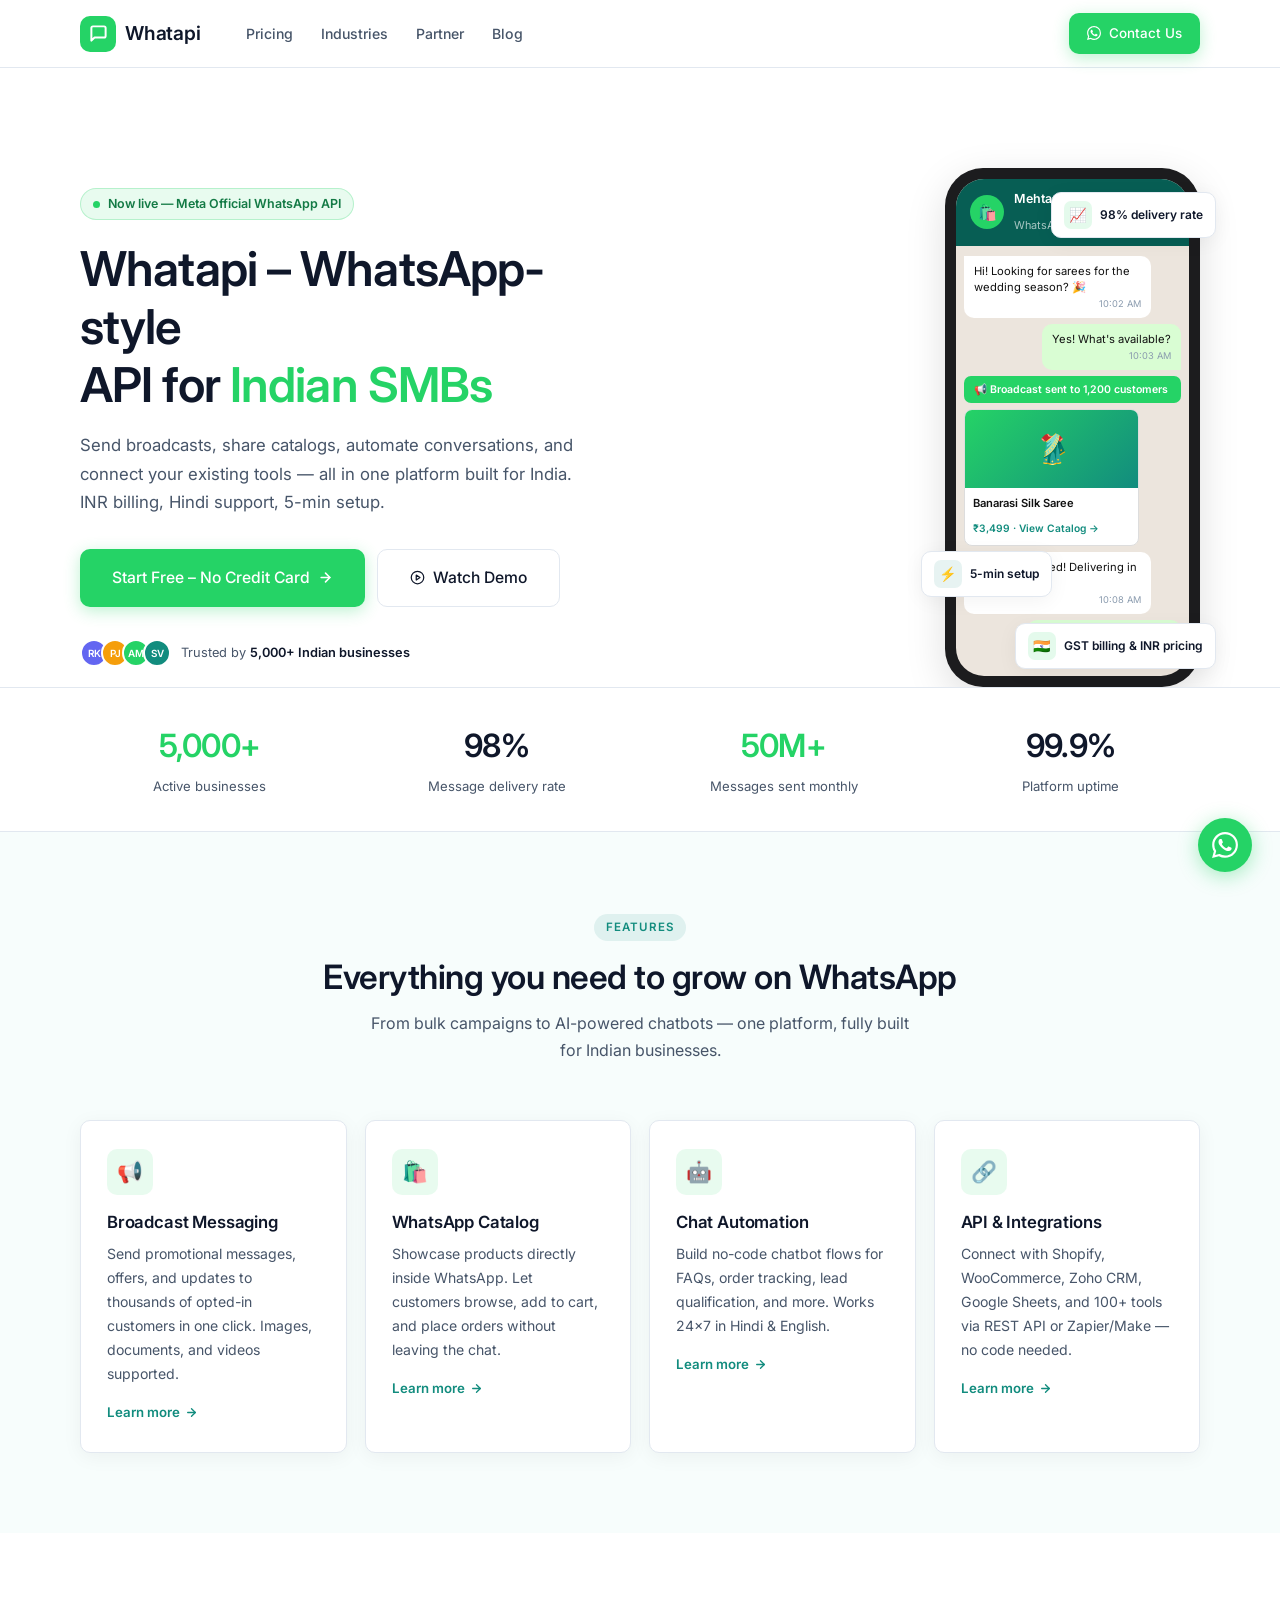
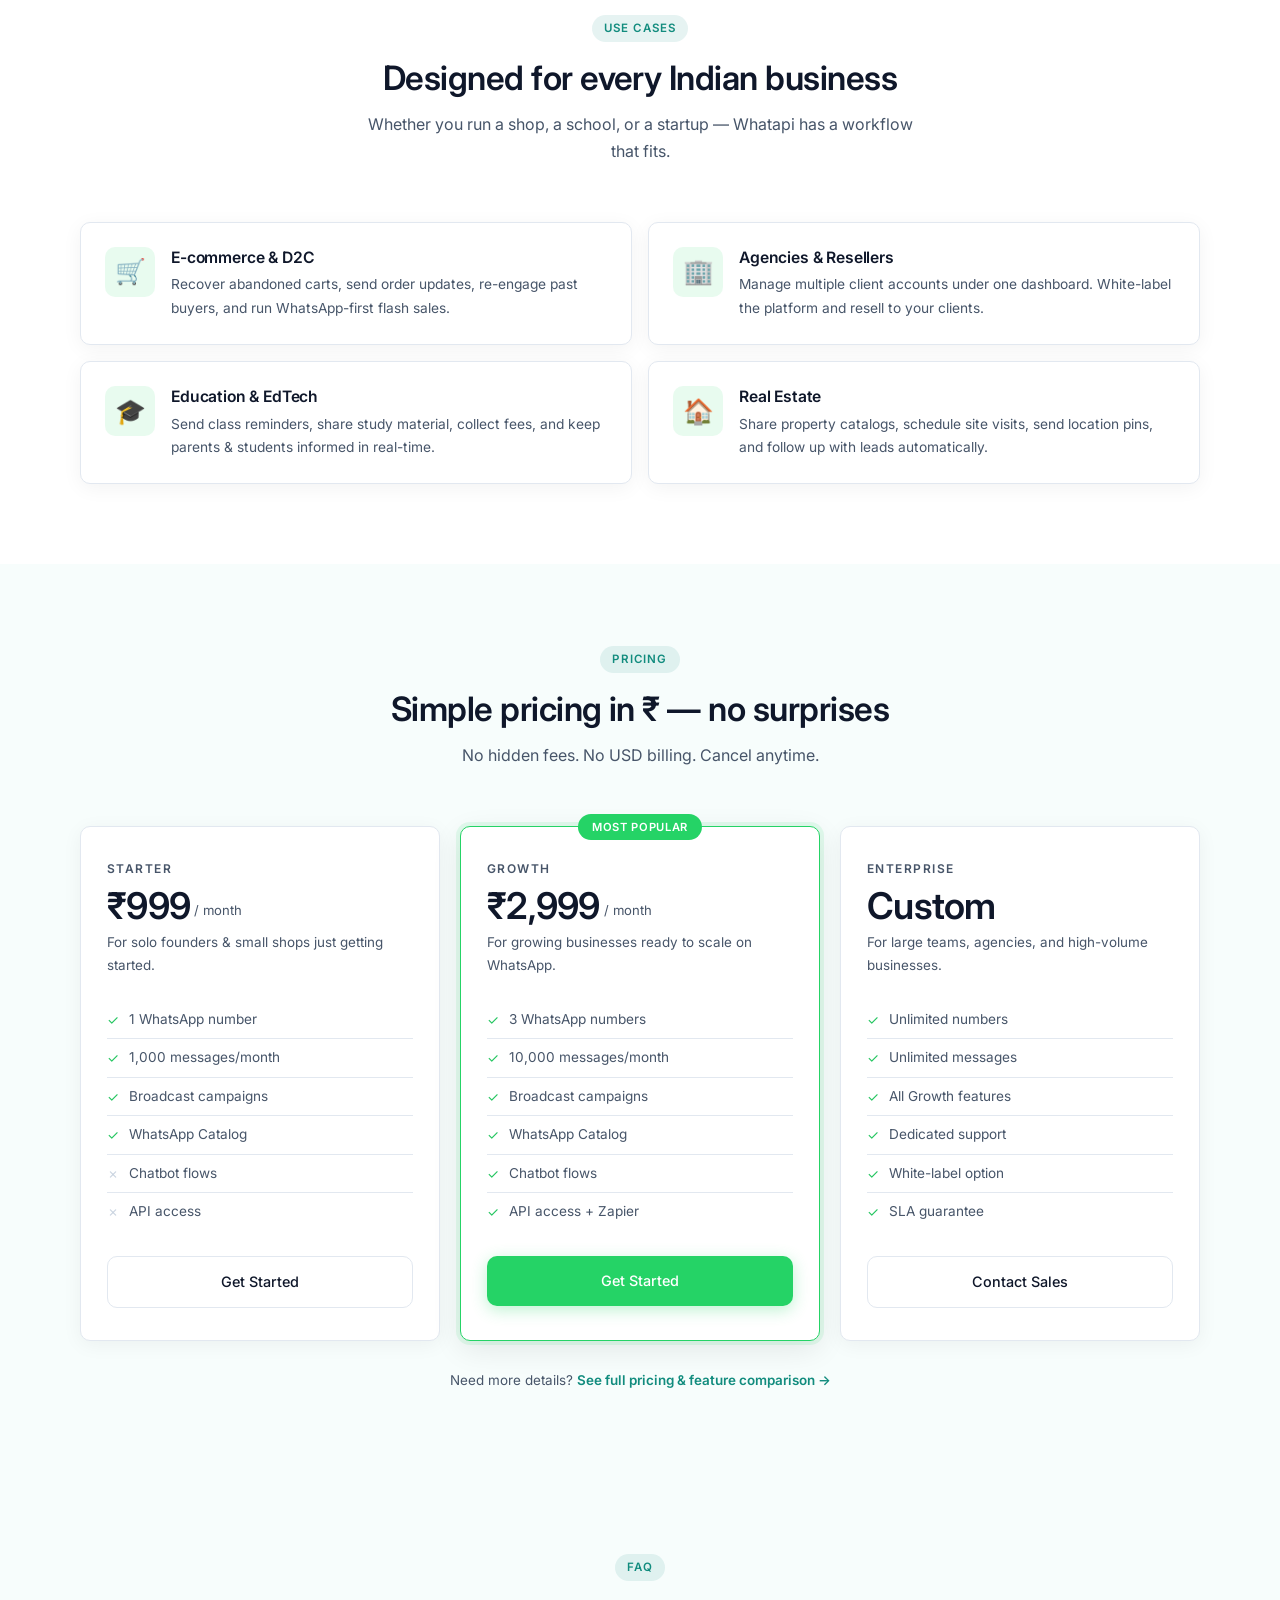
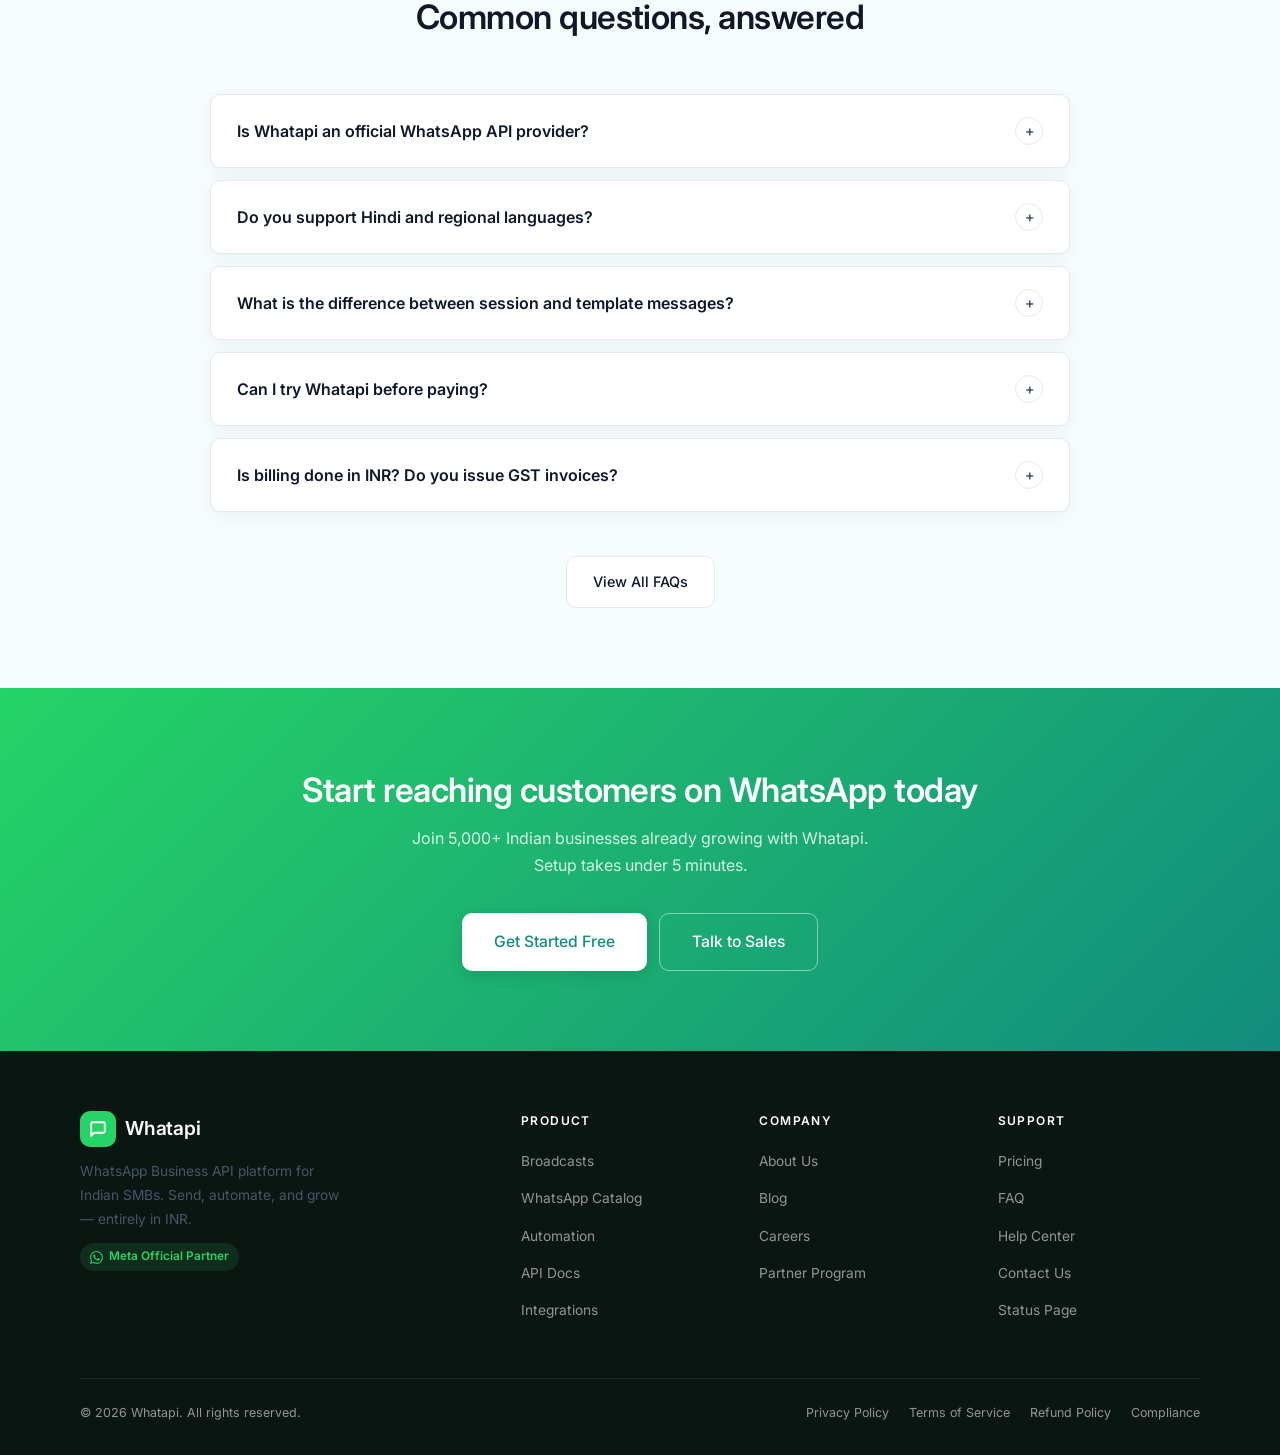
==== commit ad4a59d4: "feat(blogs, industries): added blogs page, industries" ====
--- a/index.html
+++ b/index.html
@@ -29,51 +29,17 @@
     </a>
 
     <nav class="nav-links">
-      <!-- Features dropdown -->
-      <div class="nav-item">
-        <button>
-          Features
-          <svg class="chevron" viewBox="0 0 24 24" fill="none" stroke="currentColor" stroke-width="2.5" stroke-linecap="round" stroke-linejoin="round"><polyline points="6 9 12 15 18 9"/></svg>
-        </button>
-        <div class="dropdown">
-          <a href="pages/features/broadcasts.html">
-            <div class="dd-icon">📢</div>
-            <div class="dd-text">
-              <strong>Broadcasts</strong>
-              <span>Send bulk messages</span>
-            </div>
-          </a>
-          <a href="pages/features/catalog.html">
-            <div class="dd-icon">🛍️</div>
-            <div class="dd-text">
-              <strong>WhatsApp Catalog</strong>
-              <span>Showcase your products</span>
-            </div>
-          </a>
-          <a href="#">
-            <div class="dd-icon">🤖</div>
-            <div class="dd-text">
-              <strong>Automation</strong>
-              <span>Chatbots &amp; flows</span>
-            </div>
-          </a>
-          <a href="#">
-            <div class="dd-icon">🔗</div>
-            <div class="dd-text">
-              <strong>API Integration</strong>
-              <span>Connect your stack</span>
-            </div>
-          </a>
-        </div>
-      </div>
       <div class="nav-item"><a href="pages/pricing.html">Pricing</a></div>
-      <div class="nav-item"><a href="pages/faq.html">FAQ</a></div>
-      <div class="nav-item"><a href="blog/posts/whatsapp-broadcasts-india.html">Blog</a></div>
+      <div class="nav-item"><a href="pages/industries.html">Industries</a></div>
+      <div class="nav-item"><a href="pages/partner.html">Partner</a></div>
+      <div class="nav-item"><a href="/blog/index.html">Blog</a></div>
     </nav>
 
     <div class="nav-cta">
-      <a href="#" class="nav-login">Login</a>
-      <a href="#" class="btn btn-primary btn-sm">Get Started Free</a>
+      <a href="https://wa.me/919999999999" class="btn btn-primary btn-sm" target="_blank" rel="noopener">
+        <svg width="14" height="14" viewBox="0 0 24 24" fill="currentColor"><path d="M17.472 14.382c-.297-.149-1.758-.867-2.03-.967-.273-.099-.471-.148-.67.15-.197.297-.767.966-.94 1.164-.173.199-.347.223-.644.075-.297-.15-1.255-.463-2.39-1.475-.883-.788-1.48-1.761-1.653-2.059-.173-.297-.018-.458.13-.606.134-.133.298-.347.446-.52.149-.174.198-.298.298-.497.099-.198.05-.371-.025-.52-.075-.149-.669-1.612-.916-2.207-.242-.579-.487-.5-.669-.51-.173-.008-.371-.01-.57-.01-.198 0-.52.074-.792.372-.272.297-1.04 1.016-1.04 2.479 0 1.462 1.065 2.875 1.213 3.074.149.198 2.096 3.2 5.077 4.487.709.306 1.262.489 1.694.625.712.227 1.36.195 1.871.118.571-.085 1.758-.719 2.006-1.413.248-.694.248-1.289.173-1.413-.074-.124-.272-.198-.57-.347m-5.421 7.403h-.004a9.87 9.87 0 01-5.031-1.378l-.361-.214-3.741.982.998-3.648-.235-.374a9.86 9.86 0 01-1.51-5.26c.001-5.45 4.436-9.884 9.888-9.884 2.64 0 5.122 1.03 6.988 2.898a9.825 9.825 0 012.893 6.994c-.003 5.45-4.437 9.884-9.885 9.884m8.413-18.297A11.815 11.815 0 0012.05 0C5.495 0 .16 5.335.157 11.892c0 2.096.547 4.142 1.588 5.945L.057 24l6.305-1.654a11.882 11.882 0 005.683 1.448h.005c6.554 0 11.89-5.335 11.893-11.893a11.821 11.821 0 00-3.48-8.413Z"/></svg>
+        Contact Us
+      </a>
     </div>
 
     <button class="hamburger" id="hamburger" aria-label="Toggle menu">
@@ -84,15 +50,12 @@
 
 <!-- Mobile Menu -->
 <div class="mobile-menu" id="mobileMenu">
-  <a href="pages/features/broadcasts.html">📢 Broadcasts</a>
-  <a href="pages/features/catalog.html">🛍️ WhatsApp Catalog</a>
-  <a href="#">🤖 Automation</a>
-  <a href="#">🔗 API Integration</a>
   <a href="pages/pricing.html">💰 Pricing</a>
-  <a href="pages/faq.html">❓ FAQ</a>
-  <a href="blog/posts/whatsapp-broadcasts-india.html">📝 Blog</a>
+  <a href="pages/industries.html">🏭 Industries</a>
+  <a href="pages/partner.html">🤝 Partner</a>
+  <a href="blog/index.html">📝 Blog</a>
   <div class="mobile-cta">
-    <a href="#" class="btn btn-primary full-width">Get Started Free</a>
+    <a href="https://wa.me/919999999999" class="btn btn-primary full-width" target="_blank" rel="noopener">Contact Us on WhatsApp</a>
   </div>
 </div>
 
@@ -532,7 +495,7 @@
         <h4>Company</h4>
         <ul>
           <li><a href="#">About Us</a></li>
-          <li><a href="blog/posts/whatsapp-broadcasts-india.html">Blog</a></li>
+          <li><a href="blog/index.html">Blog</a></li>
           <li><a href="#">Careers</a></li>
           <li><a href="#">Partner Program</a></li>
         </ul>
--- a/styles/main.css
+++ b/styles/main.css
@@ -686,35 +686,56 @@
 .pricing-note a:hover { text-decoration: underline; }
 
 /* ── FAQ ────────────────────────────────────────────────────── */
-.faq { background: #fff; }
-.faq-list { max-width: 700px; margin: 0 auto; }
-.faq-item { border-bottom: 1px solid var(--color-border); }
+.faq { background: var(--color-bg); }
+.faq-list {
+  max-width: 860px;
+  margin: 0 auto;
+  display: flex;
+  flex-direction: column;
+  gap: 12px;
+}
+.faq-item {
+  border: 1.5px solid var(--color-border);
+  border-radius: var(--radius);
+  background: var(--color-card);
+  overflow: hidden;
+  box-shadow: var(--shadow);
+  transition: border-color var(--transition), box-shadow var(--transition);
+}
+.faq-item:hover { border-color: rgba(37,211,102,.35); }
+.faq-item.open {
+  border-color: var(--color-primary);
+  box-shadow: 0 0 0 3px rgba(37,211,102,.09), var(--shadow);
+}
 .faq-question {
   width: 100%;
   text-align: left;
   display: flex;
   justify-content: space-between;
   align-items: center;
-  gap: 12px;
-  padding: 18px 0;
-  font-size: .92rem;
+  gap: 16px;
+  padding: 22px 26px;
+  font-size: 1rem;
   font-weight: 600;
   color: var(--color-text);
-  transition: color var(--transition);
-}
-.faq-question:hover { color: var(--color-accent); }
+  line-height: 1.5;
+  transition: color var(--transition), background var(--transition);
+}
+.faq-question:hover { background: rgba(37,211,102,.03); color: var(--color-accent); }
+.faq-item.open .faq-question { color: var(--color-accent); }
 .faq-icon {
-  width: 22px;
-  height: 22px;
+  width: 28px;
+  height: 28px;
   border-radius: 50%;
   border: 1.5px solid var(--color-border);
   display: flex;
   align-items: center;
   justify-content: center;
   flex-shrink: 0;
-  font-size: .8rem;
+  font-size: .88rem;
+  font-weight: 600;
   color: var(--color-text-muted);
-  transition: background var(--transition), border-color var(--transition), transform var(--transition);
+  transition: background var(--transition), border-color var(--transition), transform var(--transition), color var(--transition);
 }
 .faq-item.open .faq-question .faq-icon {
   background: var(--color-primary);
@@ -725,11 +746,17 @@
 .faq-answer {
   max-height: 0;
   overflow: hidden;
-  transition: max-height .32s ease, padding .32s ease;
-}
-.faq-item.open .faq-answer { max-height: 260px; padding-bottom: 16px; }
-.faq-answer p { font-size: .88rem; line-height: 1.75; }
-.faq-more { text-align: center; margin-top: 36px; }
+  transition: max-height .36s ease, padding .36s ease;
+}
+.faq-item.open .faq-answer { max-height: 320px; }
+.faq-answer p {
+  font-size: .96rem;
+  line-height: 1.82;
+  color: var(--color-text-muted);
+  padding: 4px 26px 24px;
+  border-top: 1px solid var(--color-border);
+}
+.faq-more { text-align: center; margin-top: 44px; }
 
 /* ── CTA Banner ─────────────────────────────────────────────── */
 .cta-banner {
@@ -857,6 +884,286 @@
 .text-green  { color: var(--color-primary); }
 .text-accent { color: var(--color-accent); }
 .full-width  { width: 100%; justify-content: center; }
+
+/* ── Pricing Page ───────────────────────────────────────────── */
+
+/* Active nav link */
+.nav-active {
+  color: var(--color-accent) !important;
+  background: rgba(18,140,126,.07) !important;
+}
+
+/* Pricing page hero */
+.pricing-page-hero {
+  background: linear-gradient(160deg, #e8fdf3 0%, #f7fdfc 45%, #fff 100%);
+  padding: 20px 0 20px;
+  text-align: center;
+  border-bottom: 1px solid var(--color-border);
+}
+.pricing-page-hero .section-label { margin-bottom: 18px; }
+.pricing-page-hero h1 {
+  margin-bottom: 14px;
+  font-size: clamp(1.75rem, 3.8vw, 2.6rem);
+}
+.pricing-page-hero > .container > p {
+  font-size: .94rem;
+  margin-bottom: 0;
+  color: var(--color-text-muted);
+}
+
+/* Billing toggle — pill card */
+.billing-toggle {
+  display: inline-flex;
+  align-items: center;
+  gap: 16px;
+  margin-top: 36px;
+  background: #fff;
+  border: 1.5px solid var(--color-border);
+  border-radius: 50px;
+  padding: 10px 26px;
+  box-shadow: 0 2px 12px rgba(0,0,0,.07);
+}
+.toggle-label {
+  font-size: .88rem;
+  font-weight: 500;
+  color: var(--color-text);
+  display: flex;
+  align-items: center;
+  gap: 7px;
+}
+.save-badge {
+  background: rgba(37,211,102,.18);
+  color: #0e6e3e;
+  font-size: .68rem;
+  font-weight: 600;
+  padding: 3px 9px;
+  border-radius: 12px;
+  letter-spacing: .02em;
+}
+.toggle-switch {
+  position: relative;
+  display: inline-block;
+  width: 50px;
+  height: 28px;
+  flex-shrink: 0;
+}
+.toggle-switch input { opacity: 0; width: 0; height: 0; }
+.toggle-slider {
+  position: absolute;
+  cursor: pointer;
+  top: 0; left: 0; right: 0; bottom: 0;
+  background: #D1D5DB;
+  border-radius: 28px;
+  transition: .3s;
+}
+.toggle-slider::before {
+  content: '';
+  position: absolute;
+  width: 22px;
+  height: 22px;
+  left: 3px;
+  bottom: 3px;
+  background: #fff;
+  border-radius: 50%;
+  transition: .3s;
+  box-shadow: 0 1px 5px rgba(0,0,0,.18);
+}
+.toggle-switch input:checked + .toggle-slider { background: var(--color-primary); }
+.toggle-switch input:checked + .toggle-slider::before { transform: translateX(22px); }
+
+/* Pricing plans section */
+.pricing-plans { background: var(--color-bg); padding: 56px 0; }
+
+/* Wider container for pricing page cards */
+.pricing-plans .container { max-width: 1380px; padding: 0 24px; }
+
+/* 4-column pricing grid */
+.pricing-grid-4 {
+  display: grid;
+  grid-template-columns: 1fr;
+  gap: 16px;
+  align-items: stretch;
+}
+
+/* Card top accent stripe + compact padding */
+.pricing-grid-4 .pricing-card {
+  border-top: 3px solid var(--color-border);
+  padding: 22px 18px;
+  transition: border-top-color var(--transition), box-shadow var(--transition), transform var(--transition);
+}
+.pricing-grid-4 .pricing-card:hover {
+  border-top-color: rgba(37,211,102,.6);
+  transform: translateY(-3px);
+}
+.pricing-grid-4 .pricing-card.popular {
+  border-top: 3px solid var(--color-primary);
+  background: linear-gradient(180deg, rgba(37,211,102,.07) 0%, #fff 200px);
+}
+
+/* Compact internals to reduce height */
+.pricing-grid-4 .plan-tagline {
+  min-height: unset;
+  margin-bottom: 12px;
+  font-size: .79rem;
+}
+.pricing-grid-4 .plan-section-label {
+  margin: 14px 0 7px;
+  padding-top: 12px;
+}
+.pricing-grid-4 .plan-features li {
+  padding: 5px 0;
+  font-size: .8rem;
+}
+.pricing-grid-4 .plan-price { margin-bottom: 12px; }
+.pricing-grid-4 .plan-price strong { font-size: 2rem; }
+.pricing-grid-4 .plan-name { margin-bottom: 6px; }
+
+/* Yearly price switching via parent class */
+.price-yearly { display: none; }
+.pricing-plans.yearly .price-monthly { display: none; }
+.pricing-plans.yearly .price-yearly { display: inline; }
+.yearly-note {
+  display: none;
+  font-size: .76rem;
+  color: var(--color-accent);
+  font-weight: 600;
+  margin-top: 5px;
+  margin-bottom: 14px;
+}
+.pricing-plans.yearly .yearly-note { display: block; }
+
+/* Plan card extras for pricing page */
+.plan-tagline {
+  font-size: .82rem;
+  color: var(--color-text-muted);
+  margin-bottom: 16px;
+  line-height: 1.62;
+  min-height: 42px;
+}
+.plan-section-label {
+  font-size: .67rem;
+  font-weight: 600;
+  letter-spacing: .1em;
+  text-transform: uppercase;
+  color: var(--color-text-muted);
+  margin: 22px 0 10px;
+  padding-top: 16px;
+  border-top: 1px solid var(--color-border);
+}
+.msg-charges li { font-size: .82rem; }
+.msg-charges strong { color: var(--color-text); font-weight: 600; }
+.pricing-grid-4 .plan-price { margin-bottom: 14px; }
+
+/* Per-message section — tinted background for visual break */
+.per-message {
+  background: #f4fcf8;
+  border-top: 1px solid #d8f3e8;
+  border-bottom: 1px solid #d8f3e8;
+}
+
+/* Message type icon — styled circle container */
+.msg-icon-wrap {
+  width: 54px;
+  height: 54px;
+  border-radius: 14px;
+  background: rgba(37,211,102,.1);
+  border: 1px solid rgba(37,211,102,.2);
+  display: flex;
+  align-items: center;
+  justify-content: center;
+  margin-bottom: 18px;
+  flex-shrink: 0;
+}
+
+.msg-types-grid {
+  display: grid;
+  grid-template-columns: 1fr;
+  gap: 20px;
+}
+.msg-type-card {
+  border: 1px solid var(--color-border);
+  border-radius: var(--radius);
+  padding: 30px 26px;
+  background: var(--color-card);
+  box-shadow: var(--shadow);
+  transition: box-shadow var(--transition), border-color var(--transition), transform var(--transition);
+}
+.msg-type-card:hover {
+  box-shadow: var(--shadow-md);
+  border-color: rgba(37,211,102,.4);
+  transform: translateY(-2px);
+}
+.msg-type-card h3 { margin-bottom: 10px; font-size: 1rem; }
+.msg-type-card p  { font-size: .86rem; line-height: 1.74; }
+.msg-type-card strong { color: var(--color-text); font-weight: 600; }
+
+/* Comparison table section */
+.comparison { background: var(--color-bg); }
+.table-wrap {
+  overflow-x: auto;
+  -webkit-overflow-scrolling: touch;
+  border-radius: var(--radius);
+  border: 1px solid var(--color-border);
+  box-shadow: var(--shadow);
+}
+.comparison-table {
+  width: 100%;
+  min-width: 640px;
+  border-collapse: collapse;
+  font-size: .84rem;
+  background: var(--color-card);
+}
+.comparison-table thead th {
+  padding: 18px 18px;
+  text-align: center;
+  font-weight: 600;
+  font-size: .83rem;
+  border-bottom: 2px solid var(--color-border);
+  background: var(--color-card);
+  white-space: nowrap;
+}
+.comparison-table thead th:first-child { text-align: left; }
+.comparison-table tbody td {
+  padding: 12px 18px;
+  text-align: center;
+  border-bottom: 1px solid var(--color-border);
+  color: var(--color-text-muted);
+  font-size: .83rem;
+}
+.comparison-table tbody td:first-child {
+  text-align: left;
+  color: var(--color-text);
+  font-weight: 500;
+}
+.comparison-table tbody tr:last-child td { border-bottom: none; }
+.comparison-table tbody tr:not(.table-group):nth-child(even) td { background: rgba(0,0,0,.013); }
+.comparison-table tbody tr:not(.table-group):hover td { background: rgba(37,211,102,.04); }
+
+/* Table group row — category divider */
+.comparison-table .table-group td {
+  background: #f1f9f5;
+  font-size: .69rem;
+  font-weight: 600;
+  letter-spacing: .1em;
+  text-transform: uppercase;
+  color: var(--color-accent);
+  text-align: left;
+  padding: 10px 18px 8px;
+  border-bottom: 1px solid var(--color-border);
+  border-top: 1px solid var(--color-border);
+}
+
+/* Popular column highlight */
+.col-popular { background: rgba(37,211,102,.05); }
+.comparison-table thead th.col-popular {
+  background: rgba(37,211,102,.13);
+  color: var(--color-accent);
+}
+.comparison-table .table-group td.col-popular { background: rgba(37,211,102,.1); }
+
+/* Check / dash in table */
+.tbl-check { color: var(--color-success); font-weight: 700; font-size: .95rem; }
+.tbl-dash   { color: #C5CDD8; }
 
 /* ── Responsive: Tablet ≥768px ──────────────────────────────── */
 @media (min-width: 768px) {
@@ -866,6 +1173,9 @@
   .pricing-grid    { grid-template-columns: repeat(3, 1fr); }
   .footer-grid     { grid-template-columns: 2fr 1fr 1fr 1fr; }
   .footer-bottom   { flex-direction: row; justify-content: space-between; text-align: left; }
+
+  .pricing-grid-4  { grid-template-columns: repeat(2, 1fr); }
+  .msg-types-grid  { grid-template-columns: repeat(2, 1fr); }
 }
 
 /* ── Responsive: Desktop ≥1024px ───────────────────────────── */
@@ -887,5 +1197,12 @@
   .chip-2 { bottom: 90px; left: -24px; }
   .chip-3 { bottom: 18px; right: -16px; }
 
-  .features-grid { grid-template-columns: repeat(4, 1fr); }
-}
+  .features-grid   { grid-template-columns: repeat(4, 1fr); }
+  .pricing-grid-4  { grid-template-columns: repeat(4, 1fr); }
+  .msg-types-grid  { grid-template-columns: repeat(3, 1fr); }
+}
+
+/* ── Responsive: Wide ≥1280px ───────────────────────────── */
+@media (min-width: 1280px) {
+  .pricing-grid-4 { gap: 18px; }
+}
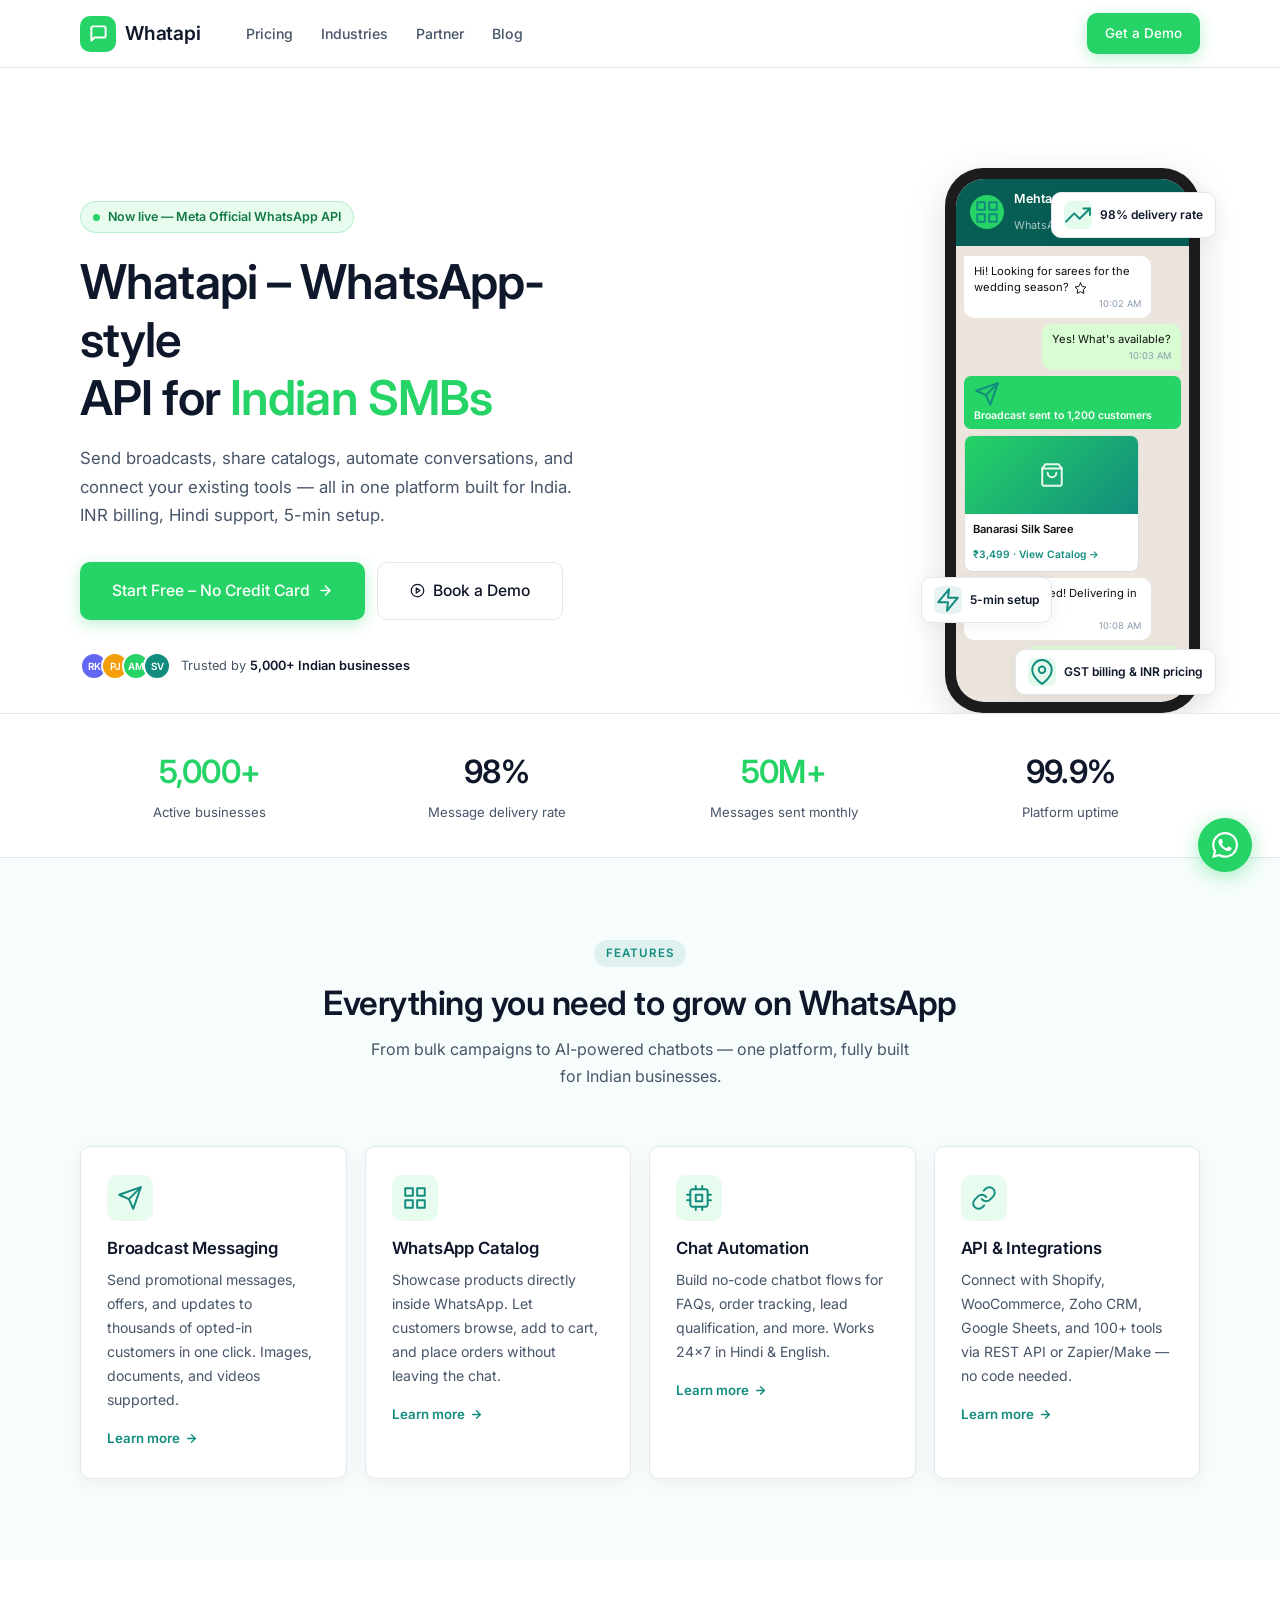
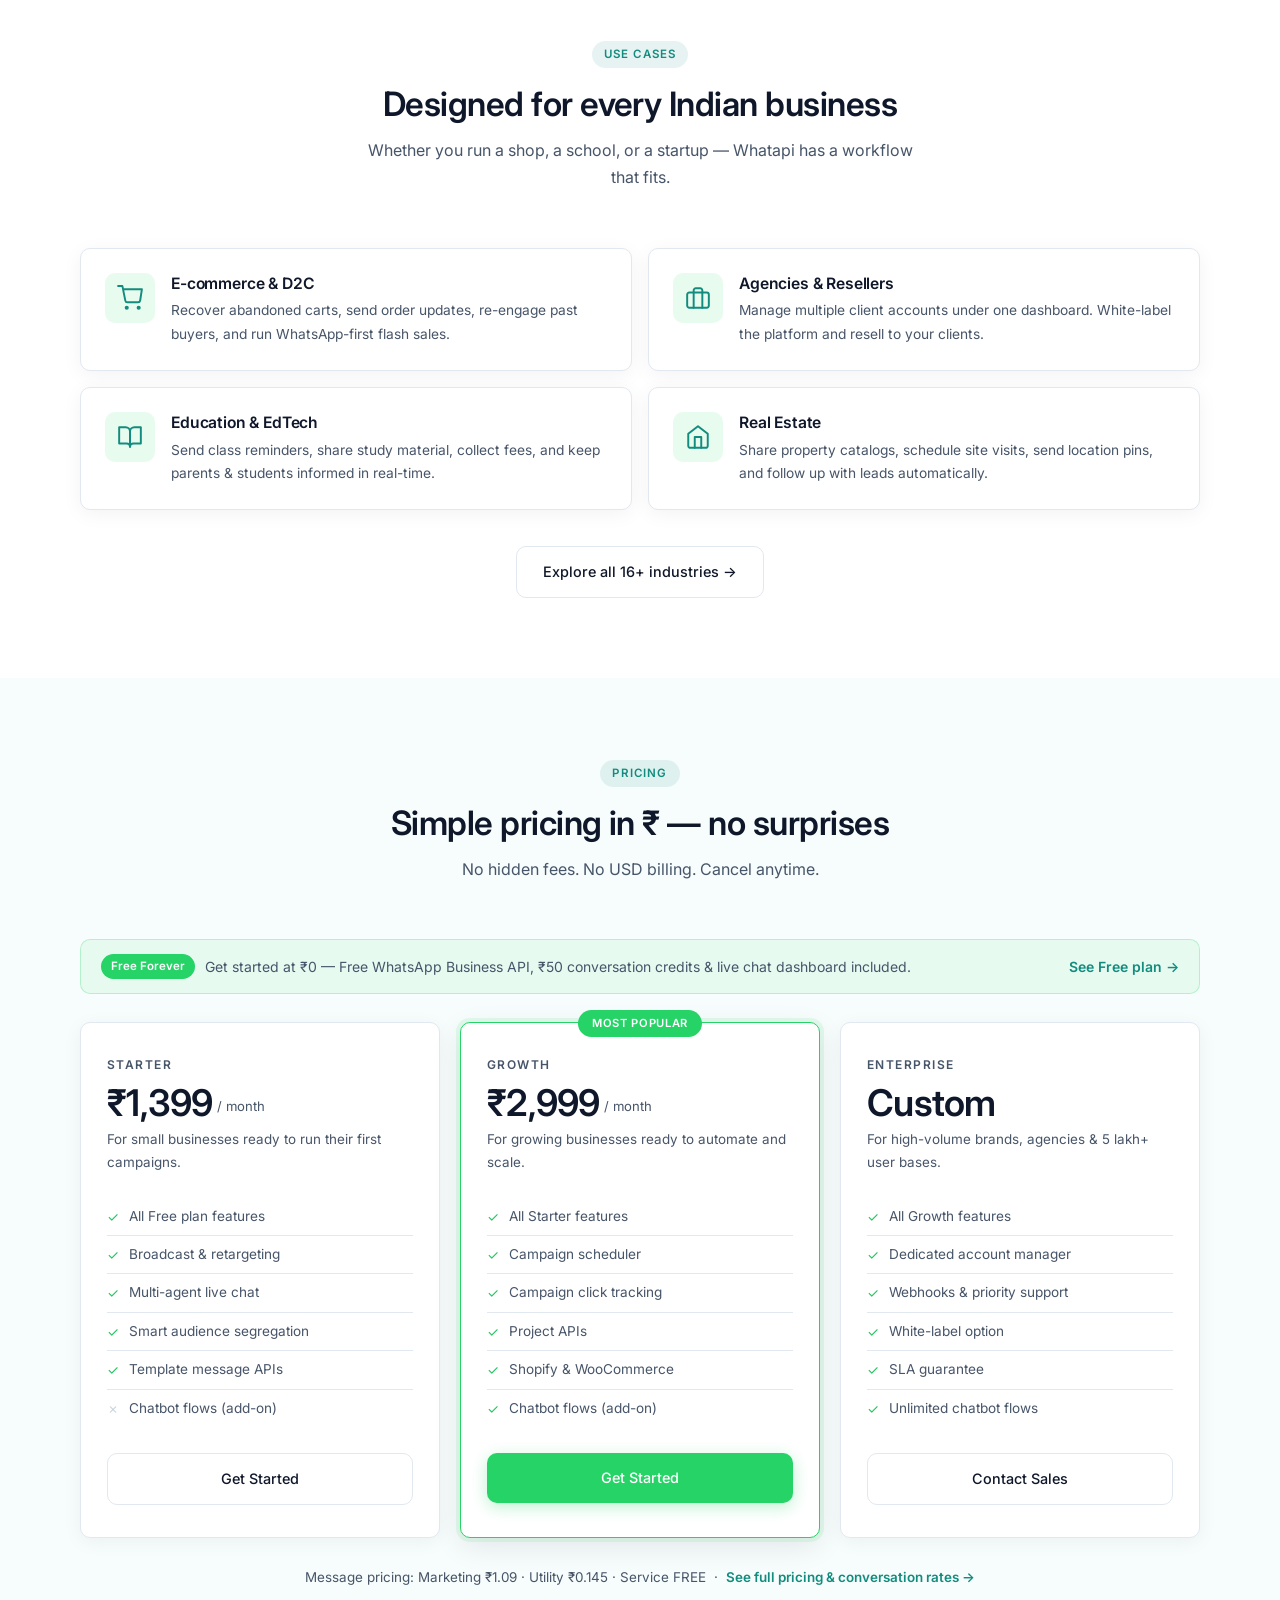
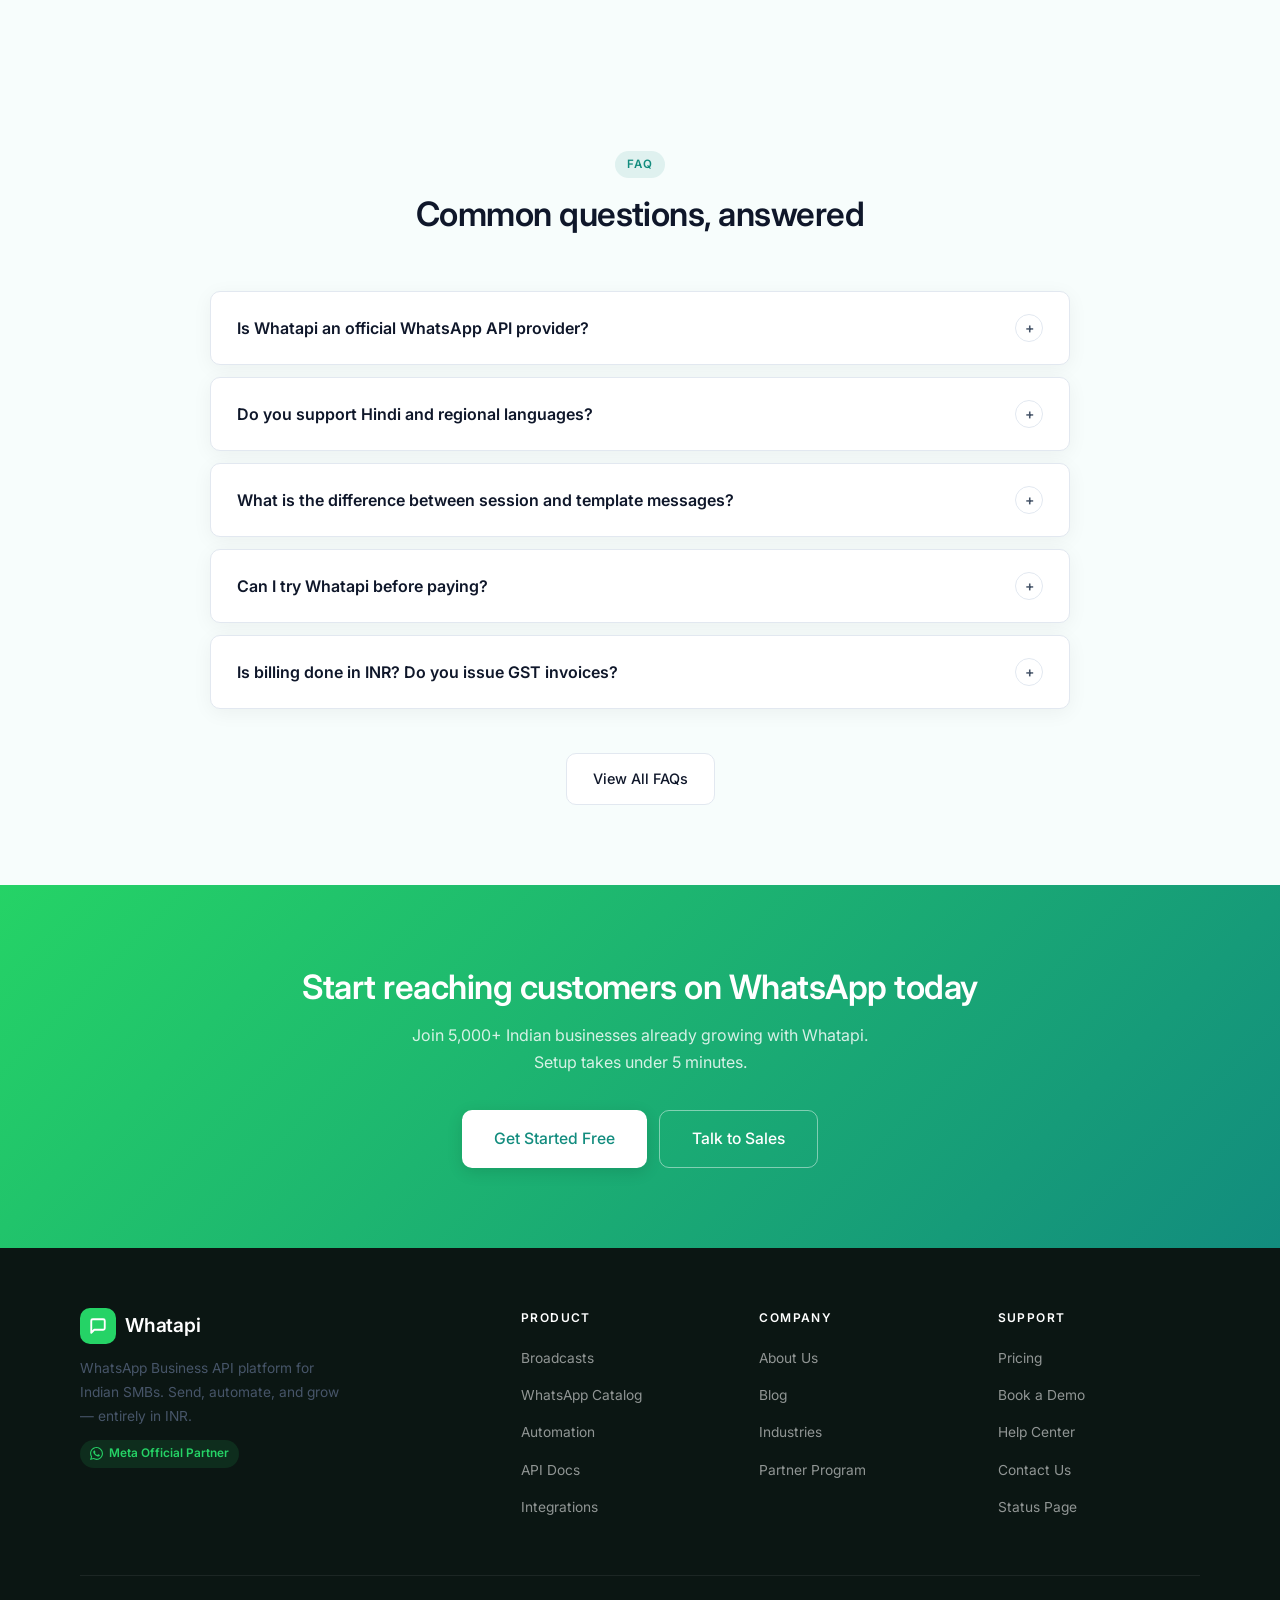
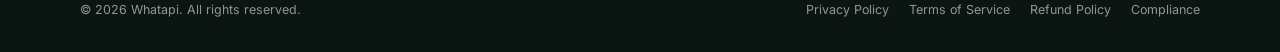
==== commit e4f4a057: "bug(fixed): Remove wrong emoji, update pricing" ====
--- a/index.html
+++ b/index.html
@@ -36,10 +36,7 @@
     </nav>
 
     <div class="nav-cta">
-      <a href="https://wa.me/919999999999" class="btn btn-primary btn-sm" target="_blank" rel="noopener">
-        <svg width="14" height="14" viewBox="0 0 24 24" fill="currentColor"><path d="M17.472 14.382c-.297-.149-1.758-.867-2.03-.967-.273-.099-.471-.148-.67.15-.197.297-.767.966-.94 1.164-.173.199-.347.223-.644.075-.297-.15-1.255-.463-2.39-1.475-.883-.788-1.48-1.761-1.653-2.059-.173-.297-.018-.458.13-.606.134-.133.298-.347.446-.52.149-.174.198-.298.298-.497.099-.198.05-.371-.025-.52-.075-.149-.669-1.612-.916-2.207-.242-.579-.487-.5-.669-.51-.173-.008-.371-.01-.57-.01-.198 0-.52.074-.792.372-.272.297-1.04 1.016-1.04 2.479 0 1.462 1.065 2.875 1.213 3.074.149.198 2.096 3.2 5.077 4.487.709.306 1.262.489 1.694.625.712.227 1.36.195 1.871.118.571-.085 1.758-.719 2.006-1.413.248-.694.248-1.289.173-1.413-.074-.124-.272-.198-.57-.347m-5.421 7.403h-.004a9.87 9.87 0 01-5.031-1.378l-.361-.214-3.741.982.998-3.648-.235-.374a9.86 9.86 0 01-1.51-5.26c.001-5.45 4.436-9.884 9.888-9.884 2.64 0 5.122 1.03 6.988 2.898a9.825 9.825 0 012.893 6.994c-.003 5.45-4.437 9.884-9.885 9.884m8.413-18.297A11.815 11.815 0 0012.05 0C5.495 0 .16 5.335.157 11.892c0 2.096.547 4.142 1.588 5.945L.057 24l6.305-1.654a11.882 11.882 0 005.683 1.448h.005c6.554 0 11.89-5.335 11.893-11.893a11.821 11.821 0 00-3.48-8.413Z"/></svg>
-        Contact Us
-      </a>
+      <a href="pages/contact.html" class="btn btn-primary btn-sm">Get a Demo</a>
     </div>
 
     <button class="hamburger" id="hamburger" aria-label="Toggle menu">
@@ -50,12 +47,12 @@
 
 <!-- Mobile Menu -->
 <div class="mobile-menu" id="mobileMenu">
-  <a href="pages/pricing.html">💰 Pricing</a>
-  <a href="pages/industries.html">🏭 Industries</a>
-  <a href="pages/partner.html">🤝 Partner</a>
-  <a href="blog/index.html">📝 Blog</a>
+  <a href="pages/pricing.html"><svg width="16" height="16" viewBox="0 0 24 24" fill="none" stroke="var(--color-accent)" stroke-width="2" stroke-linecap="round" stroke-linejoin="round"><path d="M20.59 13.41l-7.17 7.17a2 2 0 01-2.83 0L2 12V2h10l8.59 8.59a2 2 0 010 2.82z"/><line x1="7" y1="7" x2="7.01" y2="7"/></svg> Pricing</a>
+  <a href="pages/industries.html"><svg width="16" height="16" viewBox="0 0 24 24" fill="none" stroke="var(--color-accent)" stroke-width="2" stroke-linecap="round" stroke-linejoin="round"><polygon points="12 2 2 7 12 12 22 7 12 2"/><polyline points="2 17 12 22 22 17"/><polyline points="2 12 12 17 22 12"/></svg> Industries</a>
+  <a href="pages/partner.html"><svg width="16" height="16" viewBox="0 0 24 24" fill="none" stroke="var(--color-accent)" stroke-width="2" stroke-linecap="round" stroke-linejoin="round"><path d="M17 21v-2a4 4 0 00-4-4H5a4 4 0 00-4 4v2"/><circle cx="9" cy="7" r="4"/><path d="M23 21v-2a4 4 0 00-3-3.87"/><path d="M16 3.13a4 4 0 010 7.75"/></svg> Partner</a>
+  <a href="blog/index.html"><svg width="16" height="16" viewBox="0 0 24 24" fill="none" stroke="var(--color-accent)" stroke-width="2" stroke-linecap="round" stroke-linejoin="round"><path d="M14 2H6a2 2 0 00-2 2v16a2 2 0 002 2h12a2 2 0 002-2V8z"/><polyline points="14 2 14 8 20 8"/><line x1="16" y1="13" x2="8" y2="13"/><line x1="16" y1="17" x2="8" y2="17"/></svg> Blog</a>
   <div class="mobile-cta">
-    <a href="https://wa.me/919999999999" class="btn btn-primary full-width" target="_blank" rel="noopener">Contact Us on WhatsApp</a>
+    <a href="pages/contact.html" class="btn btn-primary full-width">Get a Demo</a>
   </div>
 </div>
 
@@ -85,13 +82,13 @@
       </p>
 
       <div class="hero-actions">
-        <a href="#" class="btn btn-primary btn-lg">
+        <a href="pages/contact.html" class="btn btn-primary btn-lg">
           Start Free – No Credit Card
           <svg width="15" height="15" viewBox="0 0 24 24" fill="none" stroke="currentColor" stroke-width="2.5" stroke-linecap="round" stroke-linejoin="round"><line x1="5" y1="12" x2="19" y2="12"/><polyline points="12 5 19 12 12 19"/></svg>
         </a>
-        <a href="#" class="btn btn-outline btn-lg">
+        <a href="pages/contact.html" class="btn btn-outline btn-lg">
           <svg width="15" height="15" viewBox="0 0 24 24" fill="none" stroke="currentColor" stroke-width="2" stroke-linecap="round" stroke-linejoin="round"><circle cx="12" cy="12" r="10"/><polygon points="10 8 16 12 10 16 10 8"/></svg>
-          Watch Demo
+          Book a Demo
         </a>
       </div>
 
@@ -109,7 +106,7 @@
         <div class="phone-mockup">
           <div class="phone-screen">
             <div class="phone-topbar">
-              <div class="phone-avatar">🛍️</div>
+              <div class="phone-avatar"><svg width="26" height="26" viewBox="0 0 24 24" fill="none" stroke="var(--color-accent)" stroke-width="1.8" stroke-linecap="round" stroke-linejoin="round"><rect x="3" y="3" width="7" height="7"/><rect x="14" y="3" width="7" height="7"/><rect x="14" y="14" width="7" height="7"/><rect x="3" y="14" width="7" height="7"/></svg></div>
               <div class="phone-info">
                 <strong>Mehta Textiles</strong>
                 <span>WhatsApp Business</span>
@@ -117,27 +114,36 @@
             </div>
             <div class="phone-msgs">
               <div class="msg msg-in">
-                Hi! Looking for sarees for the wedding season? 🎉
+                Hi! Looking for sarees for the wedding season?
+                <svg width="13" height="13" viewBox="0 0 24 24" fill="none" stroke="currentColor" stroke-width="1.8" stroke-linecap="round" stroke-linejoin="round" style="display:inline;vertical-align:middle;margin-left:2px"><polygon points="12 2 15.09 8.26 22 9.27 17 14.14 18.18 21.02 12 17.77 5.82 21.02 7 14.14 2 9.27 8.91 8.26 12 2"/></svg>
                 <div class="msg-time">10:02 AM</div>
               </div>
               <div class="msg msg-out">
                 Yes! What's available?
                 <div class="msg-time">10:03 AM</div>
               </div>
-              <div class="msg-tag">📢 Broadcast sent to 1,200 customers</div>
+              <div class="msg-tag"><svg width="26" height="26" viewBox="0 0 24 24" fill="none" stroke="var(--color-accent)" stroke-width="1.8" stroke-linecap="round" stroke-linejoin="round"><line x1="22" y1="2" x2="11" y2="13"/><polygon points="22 2 15 22 11 13 2 9 22 2"/></svg> Broadcast sent to 1,200 customers</div>
               <div class="msg-catalog">
-                <div class="msg-catalog-img">🥻</div>
+                <div class="msg-catalog-img">
+                  <svg width="26" height="26" viewBox="0 0 24 24" fill="none" stroke="rgba(255,255,255,0.9)" stroke-width="1.8" stroke-linecap="round" stroke-linejoin="round">
+                    <path d="M6 2L3 6v14a2 2 0 002 2h14a2 2 0 002-2V6l-3-4z"/>
+                    <line x1="3" y1="6" x2="21" y2="6"/>
+                    <path d="M16 10a4 4 0 01-8 0"/>
+                  </svg>
+                </div>
                 <div class="msg-catalog-body">
                   <strong>Banarasi Silk Saree</strong>
                   <span>₹3,499 · View Catalog →</span>
                 </div>
               </div>
               <div class="msg msg-in">
-                Order confirmed! Delivering in 3 days 🚚
+                Order confirmed! Delivering in 3 days
+                <svg width="13" height="13" viewBox="0 0 24 24" fill="none" stroke="currentColor" stroke-width="1.8" stroke-linecap="round" stroke-linejoin="round" style="display:inline;vertical-align:middle;margin-left:2px"><rect x="1" y="3" width="15" height="13"/><polygon points="16 8 20 8 23 11 23 16 16 16 16 8"/><circle cx="5.5" cy="18.5" r="2.5"/><circle cx="18.5" cy="18.5" r="2.5"/></svg>
                 <div class="msg-time">10:08 AM</div>
               </div>
               <div class="msg msg-out">
-                ✅ Payment done via UPI
+                <svg width="13" height="13" viewBox="0 0 24 24" fill="none" stroke="currentColor" stroke-width="2.2" stroke-linecap="round" stroke-linejoin="round" style="display:inline;vertical-align:middle;margin-right:3px"><polyline points="20 6 9 17 4 12"/></svg>
+                Payment done via UPI
                 <div class="msg-time">10:09 AM</div>
               </div>
             </div>
@@ -146,15 +152,15 @@
 
         <!-- Floating chips (desktop only) -->
         <div class="hero-chip chip-1">
-          <div class="chip-icon" style="background:rgba(37,211,102,.12);">📈</div>
+          <div class="chip-icon" style="background:rgba(37,211,102,.12);"><svg width="26" height="26" viewBox="0 0 24 24" fill="none" stroke="var(--color-accent)" stroke-width="1.8" stroke-linecap="round" stroke-linejoin="round"><polyline points="23 6 13.5 15.5 8.5 10.5 1 18"/><polyline points="17 6 23 6 23 12"/></svg></div>
           <span>98% delivery rate</span>
         </div>
         <div class="hero-chip chip-2">
-          <div class="chip-icon" style="background:rgba(18,140,126,.1);">⚡</div>
+          <div class="chip-icon" style="background:rgba(18,140,126,.1);"><svg width="26" height="26" viewBox="0 0 24 24" fill="none" stroke="var(--color-accent)" stroke-width="1.8" stroke-linecap="round" stroke-linejoin="round"><polygon points="13 2 3 14 12 14 11 22 21 10 12 10 13 2"/></svg></div>
           <span>5-min setup</span>
         </div>
         <div class="hero-chip chip-3">
-          <div class="chip-icon" style="background:rgba(37,211,102,.12);">🇮🇳</div>
+          <div class="chip-icon" style="background:rgba(37,211,102,.12);"><svg width="26" height="26" viewBox="0 0 24 24" fill="none" stroke="var(--color-accent)" stroke-width="1.8" stroke-linecap="round" stroke-linejoin="round"><path d="M21 10c0 7-9 13-9 13s-9-6-9-13a9 9 0 0118 0z"/><circle cx="12" cy="10" r="3"/></svg></div>
           <span>GST billing &amp; INR pricing</span>
         </div>
       </div>
@@ -205,7 +211,7 @@
     <div class="features-grid">
 
       <div class="feature-card">
-        <div class="feature-icon">📢</div>
+        <div class="feature-icon"><svg width="26" height="26" viewBox="0 0 24 24" fill="none" stroke="var(--color-accent)" stroke-width="1.8" stroke-linecap="round" stroke-linejoin="round"><line x1="22" y1="2" x2="11" y2="13"/><polygon points="22 2 15 22 11 13 2 9 22 2"/></svg></div>
         <h3>Broadcast Messaging</h3>
         <p>Send promotional messages, offers, and updates to thousands of opted-in customers in one click. Images, documents, and videos supported.</p>
         <a href="pages/features/broadcasts.html" class="learn-more">
@@ -215,7 +221,7 @@
       </div>
 
       <div class="feature-card">
-        <div class="feature-icon">🛍️</div>
+        <div class="feature-icon"><svg width="26" height="26" viewBox="0 0 24 24" fill="none" stroke="var(--color-accent)" stroke-width="1.8" stroke-linecap="round" stroke-linejoin="round"><rect x="3" y="3" width="7" height="7"/><rect x="14" y="3" width="7" height="7"/><rect x="14" y="14" width="7" height="7"/><rect x="3" y="14" width="7" height="7"/></svg></div>
         <h3>WhatsApp Catalog</h3>
         <p>Showcase products directly inside WhatsApp. Let customers browse, add to cart, and place orders without leaving the chat.</p>
         <a href="pages/features/catalog.html" class="learn-more">
@@ -225,7 +231,7 @@
       </div>
 
       <div class="feature-card">
-        <div class="feature-icon">🤖</div>
+        <div class="feature-icon"><svg width="26" height="26" viewBox="0 0 24 24" fill="none" stroke="var(--color-accent)" stroke-width="1.8" stroke-linecap="round" stroke-linejoin="round"><rect x="4" y="4" width="16" height="16" rx="2" ry="2"/><rect x="9" y="9" width="6" height="6"/><line x1="9" y1="1" x2="9" y2="4"/><line x1="15" y1="1" x2="15" y2="4"/><line x1="9" y1="20" x2="9" y2="23"/><line x1="15" y1="20" x2="15" y2="23"/><line x1="20" y1="9" x2="23" y2="9"/><line x1="20" y1="14" x2="23" y2="14"/><line x1="1" y1="9" x2="4" y2="9"/><line x1="1" y1="14" x2="4" y2="14"/></svg></div>
         <h3>Chat Automation</h3>
         <p>Build no-code chatbot flows for FAQs, order tracking, lead qualification, and more. Works 24×7 in Hindi &amp; English.</p>
         <a href="#" class="learn-more">
@@ -235,7 +241,7 @@
       </div>
 
       <div class="feature-card">
-        <div class="feature-icon">🔗</div>
+        <div class="feature-icon"><svg width="26" height="26" viewBox="0 0 24 24" fill="none" stroke="var(--color-accent)" stroke-width="1.8" stroke-linecap="round" stroke-linejoin="round"><path d="M10 13a5 5 0 007.54.54l3-3a5 5 0 00-7.07-7.07l-1.72 1.71"/><path d="M14 11a5 5 0 00-7.54-.54l-3 3a5 5 0 007.07 7.07l1.71-1.71"/></svg></div>
         <h3>API &amp; Integrations</h3>
         <p>Connect with Shopify, WooCommerce, Zoho CRM, Google Sheets, and 100+ tools via REST API or Zapier/Make — no code needed.</p>
         <a href="#" class="learn-more">
@@ -262,33 +268,36 @@
 
     <div class="use-cases-grid">
       <div class="use-case-card">
-        <div class="use-case-emoji">🛒</div>
+        <div class="use-case-emoji"><svg width="26" height="26" viewBox="0 0 24 24" fill="none" stroke="var(--color-accent)" stroke-width="1.8" stroke-linecap="round" stroke-linejoin="round"><circle cx="9" cy="21" r="1"/><circle cx="20" cy="21" r="1"/><path d="M1 1h4l2.68 13.39a2 2 0 001.99 1.61h9.72a2 2 0 001.98-1.68l1.6-10.32H6"/></svg></div>
         <div>
           <h3>E-commerce &amp; D2C</h3>
           <p>Recover abandoned carts, send order updates, re-engage past buyers, and run WhatsApp-first flash sales.</p>
         </div>
       </div>
       <div class="use-case-card">
-        <div class="use-case-emoji">🏢</div>
+        <div class="use-case-emoji"><svg width="26" height="26" viewBox="0 0 24 24" fill="none" stroke="var(--color-accent)" stroke-width="1.8" stroke-linecap="round" stroke-linejoin="round"><rect x="2" y="7" width="20" height="14" rx="2" ry="2"/><path d="M16 21V5a2 2 0 00-2-2h-4a2 2 0 00-2 2v16"/></svg></div>
         <div>
           <h3>Agencies &amp; Resellers</h3>
           <p>Manage multiple client accounts under one dashboard. White-label the platform and resell to your clients.</p>
         </div>
       </div>
       <div class="use-case-card">
-        <div class="use-case-emoji">🎓</div>
+        <div class="use-case-emoji"><svg width="26" height="26" viewBox="0 0 24 24" fill="none" stroke="var(--color-accent)" stroke-width="1.8" stroke-linecap="round" stroke-linejoin="round"><path d="M2 3h6a4 4 0 014 4v14a3 3 0 00-3-3H2z"/><path d="M22 3h-6a4 4 0 00-4 4v14a3 3 0 013-3h7z"/></svg></div>
         <div>
           <h3>Education &amp; EdTech</h3>
           <p>Send class reminders, share study material, collect fees, and keep parents &amp; students informed in real-time.</p>
         </div>
       </div>
       <div class="use-case-card">
-        <div class="use-case-emoji">🏠</div>
+        <div class="use-case-emoji"><svg width="26" height="26" viewBox="0 0 24 24" fill="none" stroke="var(--color-accent)" stroke-width="1.8" stroke-linecap="round" stroke-linejoin="round"><path d="M3 9l9-7 9 7v11a2 2 0 01-2 2H5a2 2 0 01-2-2z"/><polyline points="9 22 9 12 15 12 15 22"/></svg></div>
         <div>
           <h3>Real Estate</h3>
           <p>Share property catalogs, schedule site visits, send location pins, and follow up with leads automatically.</p>
         </div>
       </div>
+    </div>
+    <div style="text-align:center;margin-top:36px;">
+      <a href="pages/industries.html" class="btn btn-outline">Explore all 16+ industries →</a>
     </div>
   </div>
 </section>
@@ -305,23 +314,30 @@
       <p>No hidden fees. No USD billing. Cancel anytime.</p>
     </div>
 
+    <!-- Free Forever banner -->
+    <div class="free-plan-banner">
+      <span class="free-badge">Free Forever</span>
+      <span>Get started at ₹0 — Free WhatsApp Business API, ₹50 conversation credits &amp; live chat dashboard included.</span>
+      <a href="pages/pricing.html">See Free plan →</a>
+    </div>
+
     <div class="pricing-grid">
 
       <!-- Starter -->
       <div class="pricing-card">
         <div class="plan-name">Starter</div>
         <div class="plan-price">
-          <strong>₹999</strong>
+          <strong>₹1,399</strong>
           <span>/ month</span>
         </div>
-        <p class="plan-desc">For solo founders &amp; small shops just getting started.</p>
+        <p class="plan-desc">For small businesses ready to run their first campaigns.</p>
         <ul class="plan-features">
-          <li><span class="check">✓</span> 1 WhatsApp number</li>
-          <li><span class="check">✓</span> 1,000 messages/month</li>
-          <li><span class="check">✓</span> Broadcast campaigns</li>
-          <li><span class="check">✓</span> WhatsApp Catalog</li>
-          <li><span class="cross">✗</span> Chatbot flows</li>
-          <li><span class="cross">✗</span> API access</li>
+          <li><span class="check">✓</span> All Free plan features</li>
+          <li><span class="check">✓</span> Broadcast &amp; retargeting</li>
+          <li><span class="check">✓</span> Multi-agent live chat</li>
+          <li><span class="check">✓</span> Smart audience segregation</li>
+          <li><span class="check">✓</span> Template message APIs</li>
+          <li><span class="cross">✗</span> Chatbot flows (add-on)</li>
         </ul>
         <a href="pages/pricing.html" class="btn btn-outline full-width">Get Started</a>
       </div>
@@ -334,14 +350,14 @@
           <strong>₹2,999</strong>
           <span>/ month</span>
         </div>
-        <p class="plan-desc">For growing businesses ready to scale on WhatsApp.</p>
+        <p class="plan-desc">For growing businesses ready to automate and scale.</p>
         <ul class="plan-features">
-          <li><span class="check">✓</span> 3 WhatsApp numbers</li>
-          <li><span class="check">✓</span> 10,000 messages/month</li>
-          <li><span class="check">✓</span> Broadcast campaigns</li>
-          <li><span class="check">✓</span> WhatsApp Catalog</li>
-          <li><span class="check">✓</span> Chatbot flows</li>
-          <li><span class="check">✓</span> API access + Zapier</li>
+          <li><span class="check">✓</span> All Starter features</li>
+          <li><span class="check">✓</span> Campaign scheduler</li>
+          <li><span class="check">✓</span> Campaign click tracking</li>
+          <li><span class="check">✓</span> Project APIs</li>
+          <li><span class="check">✓</span> Shopify &amp; WooCommerce</li>
+          <li><span class="check">✓</span> Chatbot flows (add-on)</li>
         </ul>
         <a href="pages/pricing.html" class="btn btn-primary full-width">Get Started</a>
       </div>
@@ -352,22 +368,22 @@
         <div class="plan-price">
           <strong>Custom</strong>
         </div>
-        <p class="plan-desc">For large teams, agencies, and high-volume businesses.</p>
+        <p class="plan-desc">For high-volume brands, agencies &amp; 5 lakh+ user bases.</p>
         <ul class="plan-features">
-          <li><span class="check">✓</span> Unlimited numbers</li>
-          <li><span class="check">✓</span> Unlimited messages</li>
           <li><span class="check">✓</span> All Growth features</li>
-          <li><span class="check">✓</span> Dedicated support</li>
+          <li><span class="check">✓</span> Dedicated account manager</li>
+          <li><span class="check">✓</span> Webhooks &amp; priority support</li>
           <li><span class="check">✓</span> White-label option</li>
           <li><span class="check">✓</span> SLA guarantee</li>
+          <li><span class="check">✓</span> Unlimited chatbot flows</li>
         </ul>
-        <a href="#" class="btn btn-outline full-width">Contact Sales</a>
+        <a href="pages/contact.html" class="btn btn-outline full-width">Contact Sales</a>
       </div>
 
     </div>
     <p class="pricing-note">
-      Need more details?
-      <a href="pages/pricing.html">See full pricing &amp; feature comparison →</a>
+      Message pricing: Marketing ₹1.09 · Utility ₹0.145 · Service FREE &nbsp;·&nbsp;
+      <a href="pages/pricing.html">See full pricing &amp; conversation rates →</a>
     </p>
   </div>
 </section>
@@ -452,8 +468,8 @@
     <h2>Start reaching customers on WhatsApp today</h2>
     <p>Join 5,000+ Indian businesses already growing with Whatapi. Setup takes under 5 minutes.</p>
     <div class="cta-banner-actions">
-      <a href="#" class="btn btn-white btn-lg">Get Started Free</a>
-      <a href="#" class="btn btn-ghost btn-lg">Talk to Sales</a>
+      <a href="pages/contact.html" class="btn btn-white btn-lg">Get Started Free</a>
+      <a href="pages/contact.html" class="btn btn-ghost btn-lg">Talk to Sales</a>
     </div>
   </div>
 </section>
@@ -496,8 +512,8 @@
         <ul>
           <li><a href="#">About Us</a></li>
           <li><a href="blog/index.html">Blog</a></li>
-          <li><a href="#">Careers</a></li>
-          <li><a href="#">Partner Program</a></li>
+          <li><a href="pages/industries.html">Industries</a></li>
+          <li><a href="pages/partner.html">Partner Program</a></li>
         </ul>
       </div>
 
@@ -505,9 +521,9 @@
         <h4>Support</h4>
         <ul>
           <li><a href="pages/pricing.html">Pricing</a></li>
-          <li><a href="pages/faq.html">FAQ</a></li>
+          <li><a href="pages/contact.html">Book a Demo</a></li>
           <li><a href="#">Help Center</a></li>
-          <li><a href="#">Contact Us</a></li>
+          <li><a href="pages/contact.html">Contact Us</a></li>
           <li><a href="#">Status Page</a></li>
         </ul>
       </div>
--- a/styles/main.css
+++ b/styles/main.css
@@ -608,6 +608,38 @@
 .use-case-card h3 { margin-bottom: 5px; font-size: .98rem; }
 .use-case-card p  { font-size: .86rem; }
 
+/* ── Free plan banner ───────────────────────────────────────── */
+.free-plan-banner {
+  display: flex;
+  flex-wrap: wrap;
+  align-items: center;
+  gap: 10px;
+  background: rgba(37,211,102,.08);
+  border: 1px solid rgba(37,211,102,.25);
+  border-radius: var(--radius);
+  padding: 14px 20px;
+  margin-bottom: 28px;
+  font-size: .875rem;
+  color: var(--color-text-muted);
+}
+.free-plan-banner .free-badge {
+  background: var(--color-primary);
+  color: #fff;
+  font-size: .72rem;
+  font-weight: 600;
+  padding: 3px 10px;
+  border-radius: 20px;
+  white-space: nowrap;
+  flex-shrink: 0;
+}
+.free-plan-banner a {
+  color: var(--color-accent);
+  font-weight: 600;
+  margin-left: auto;
+  white-space: nowrap;
+}
+.free-plan-banner a:hover { text-decoration: underline; }
+
 /* ── Pricing ────────────────────────────────────────────────── */
 .pricing { background: var(--color-bg); }
 .pricing-grid {
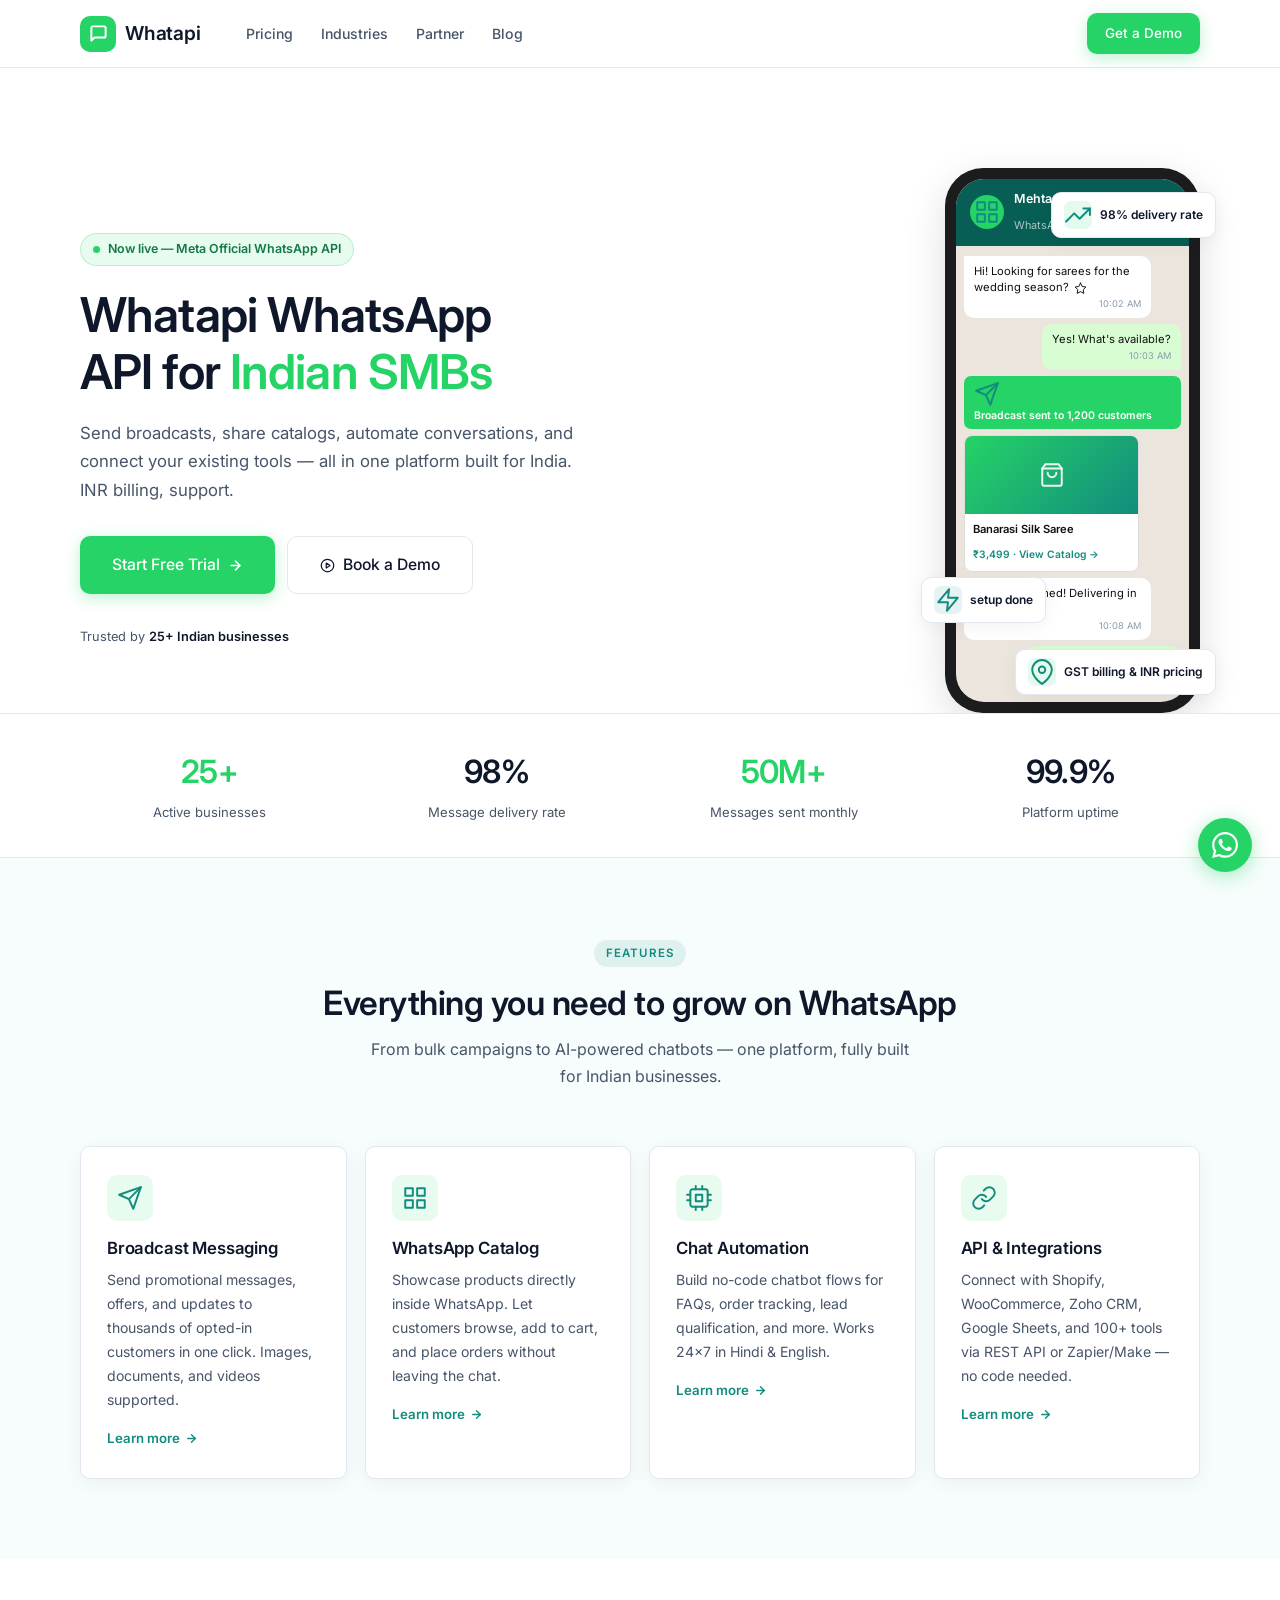
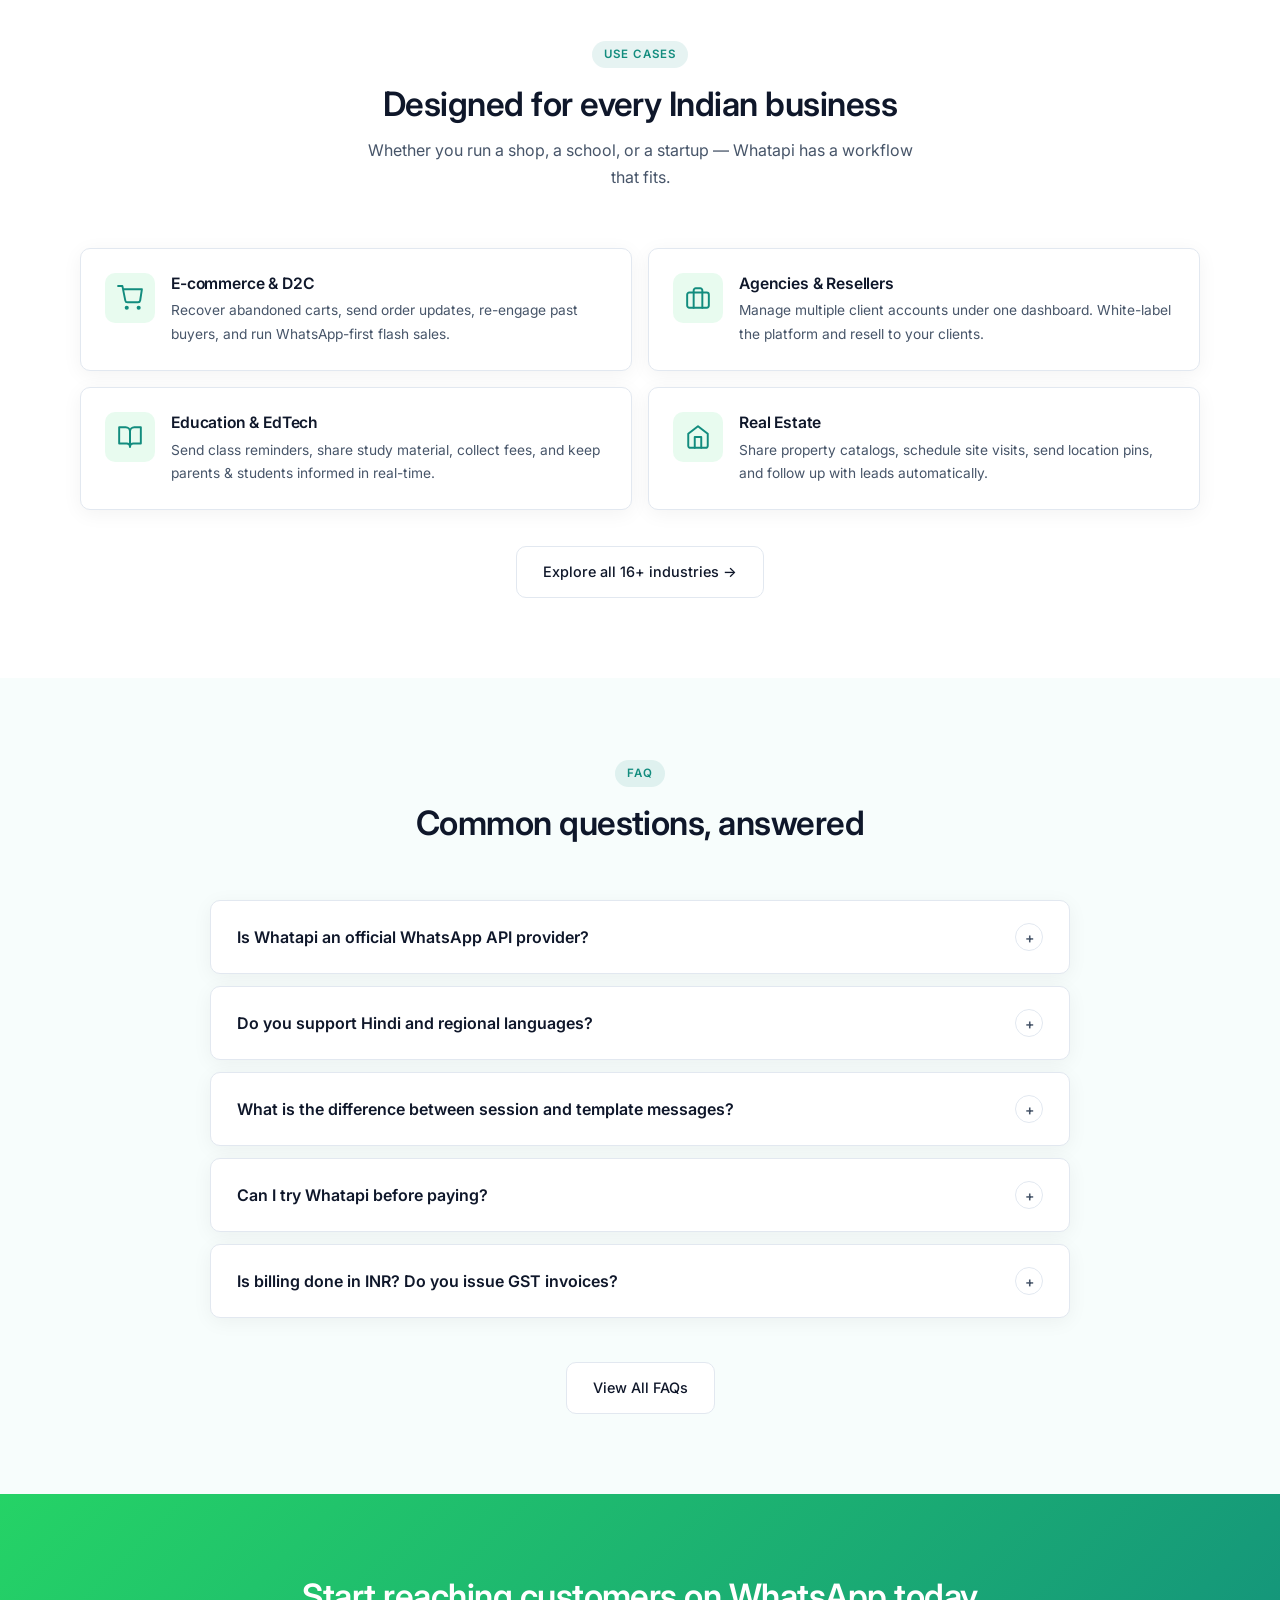
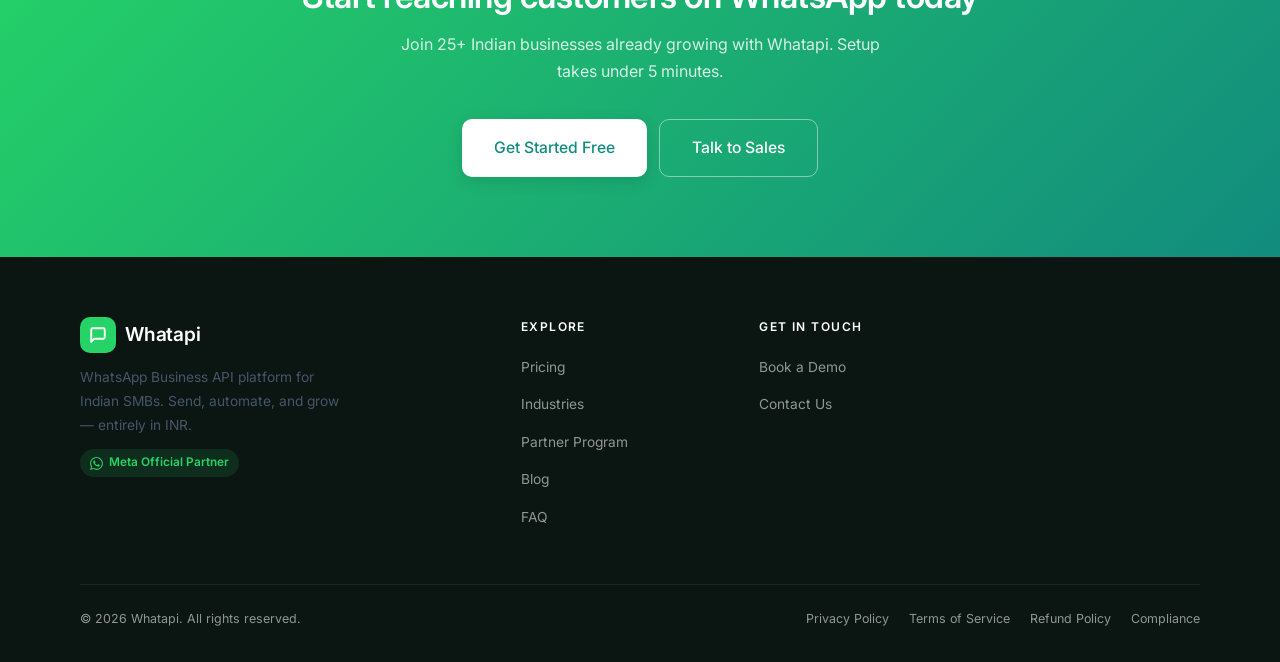
==== commit cc04c165: "bug(fix): Fixed all the bugs related update" ====
--- a/index.html
+++ b/index.html
@@ -71,19 +71,19 @@
       </div>
 
       <h1>
-        Whatapi – WhatsApp-style<br/>
+        Whatapi WhatsApp<br/>
         API for <span class="highlight">Indian SMBs</span>
       </h1>
 
       <p>
         Send broadcasts, share catalogs, automate conversations,
         and connect your existing tools — all in one platform
-        built for India. INR billing, Hindi support, 5-min setup.
+        built for India. INR billing, support.
       </p>
 
       <div class="hero-actions">
         <a href="pages/contact.html" class="btn btn-primary btn-lg">
-          Start Free – No Credit Card
+          Start Free Trial
           <svg width="15" height="15" viewBox="0 0 24 24" fill="none" stroke="currentColor" stroke-width="2.5" stroke-linecap="round" stroke-linejoin="round"><line x1="5" y1="12" x2="19" y2="12"/><polyline points="12 5 19 12 12 19"/></svg>
         </a>
         <a href="pages/contact.html" class="btn btn-outline btn-lg">
@@ -93,10 +93,10 @@
       </div>
 
       <div class="hero-trust">
-        <div class="avatars">
+        <!-- <div class="avatars">
           <span>RK</span><span>PJ</span><span>AM</span><span>SV</span>
-        </div>
-        <span>Trusted by <strong>5,000+ Indian businesses</strong></span>
+        </div> -->
+        <span>Trusted by <strong>25+ Indian businesses</strong></span>
       </div>
     </div>
 
@@ -157,7 +157,7 @@
         </div>
         <div class="hero-chip chip-2">
           <div class="chip-icon" style="background:rgba(18,140,126,.1);"><svg width="26" height="26" viewBox="0 0 24 24" fill="none" stroke="var(--color-accent)" stroke-width="1.8" stroke-linecap="round" stroke-linejoin="round"><polygon points="13 2 3 14 12 14 11 22 21 10 12 10 13 2"/></svg></div>
-          <span>5-min setup</span>
+          <span>setup done</span>
         </div>
         <div class="hero-chip chip-3">
           <div class="chip-icon" style="background:rgba(37,211,102,.12);"><svg width="26" height="26" viewBox="0 0 24 24" fill="none" stroke="var(--color-accent)" stroke-width="1.8" stroke-linecap="round" stroke-linejoin="round"><path d="M21 10c0 7-9 13-9 13s-9-6-9-13a9 9 0 0118 0z"/><circle cx="12" cy="10" r="3"/></svg></div>
@@ -177,7 +177,7 @@
   <div class="container">
     <div class="stats-grid">
       <div class="stat-item">
-        <strong class="stat-num-green">5,000+</strong>
+        <strong class="stat-num-green">25+</strong>
         <span>Active businesses</span>
       </div>
       <div class="stat-item">
@@ -306,87 +306,89 @@
 <!-- ══════════════════════════════════════════════════════════
      PRICING PREVIEW
 ═══════════════════════════════════════════════════════════ -->
-<section class="pricing">
-  <div class="container">
-    <div class="section-header">
-      <span class="section-label">Pricing</span>
-      <h2>Simple pricing in ₹ — no surprises</h2>
-      <p>No hidden fees. No USD billing. Cancel anytime.</p>
-    </div>
-
+
+
+<!-- <section class="pricing"> -->
+  <!-- <div class="container"> -->
+    <!-- <div class="section-header"> -->
+      <!-- <span class="section-label">Pricing</span> -->
+      <!-- <h2>Simple pricing in ₹ — no surprises</h2> -->
+      <!-- <p>No hidden fees. No USD billing. Cancel anytime.</p> -->
+    <!-- </div> -->
+<!--  -->
     <!-- Free Forever banner -->
-    <div class="free-plan-banner">
-      <span class="free-badge">Free Forever</span>
-      <span>Get started at ₹0 — Free WhatsApp Business API, ₹50 conversation credits &amp; live chat dashboard included.</span>
-      <a href="pages/pricing.html">See Free plan →</a>
-    </div>
-
-    <div class="pricing-grid">
-
+    <!-- <div class="free-plan-banner"> -->
+      <!-- <span class="free-badge">Free Forever</span> -->
+      <!-- <span>Get started at ₹0 — Free WhatsApp Business API, ₹50 conversation credits &amp; live chat dashboard included.</span> -->
+      <!-- <a href="pages/pricing.html">See Free plan →</a> -->
+    <!-- </div> -->
+<!--  -->
+    <!-- <div class="pricing-grid"> -->
+<!--  -->
       <!-- Starter -->
-      <div class="pricing-card">
-        <div class="plan-name">Starter</div>
-        <div class="plan-price">
-          <strong>₹1,399</strong>
-          <span>/ month</span>
-        </div>
-        <p class="plan-desc">For small businesses ready to run their first campaigns.</p>
-        <ul class="plan-features">
-          <li><span class="check">✓</span> All Free plan features</li>
-          <li><span class="check">✓</span> Broadcast &amp; retargeting</li>
-          <li><span class="check">✓</span> Multi-agent live chat</li>
-          <li><span class="check">✓</span> Smart audience segregation</li>
-          <li><span class="check">✓</span> Template message APIs</li>
-          <li><span class="cross">✗</span> Chatbot flows (add-on)</li>
-        </ul>
-        <a href="pages/pricing.html" class="btn btn-outline full-width">Get Started</a>
-      </div>
-
-      <!-- Growth -->
-      <div class="pricing-card popular">
-        <div class="popular-badge">Most Popular</div>
-        <div class="plan-name">Growth</div>
-        <div class="plan-price">
-          <strong>₹2,999</strong>
-          <span>/ month</span>
-        </div>
-        <p class="plan-desc">For growing businesses ready to automate and scale.</p>
-        <ul class="plan-features">
-          <li><span class="check">✓</span> All Starter features</li>
-          <li><span class="check">✓</span> Campaign scheduler</li>
-          <li><span class="check">✓</span> Campaign click tracking</li>
-          <li><span class="check">✓</span> Project APIs</li>
-          <li><span class="check">✓</span> Shopify &amp; WooCommerce</li>
-          <li><span class="check">✓</span> Chatbot flows (add-on)</li>
-        </ul>
-        <a href="pages/pricing.html" class="btn btn-primary full-width">Get Started</a>
-      </div>
-
+      <!-- <div class="pricing-card"> -->
+        <!-- <div class="plan-name">Starter</div> -->
+        <!-- <div class="plan-price"> -->
+          <!-- <strong>₹1,399</strong> -->
+          <!-- <span>/ month</span> -->
+        <!-- </div> -->
+        <!-- <p class="plan-desc">For small businesses ready to run their first campaigns.</p> -->
+        <!-- <ul class="plan-features"> -->
+          <!-- <li><span class="check">✓</span> All Free plan features</li> -->
+          <!-- <li><span class="check">✓</span> Broadcast &amp; retargeting</li> -->
+          <!-- <li><span class="check">✓</span> Multi-agent live chat</li> -->
+          <!-- <li><span class="check">✓</span> Smart audience segregation</li> -->
+          <!-- <li><span class="check">✓</span> Template message APIs</li> -->
+          <!-- <li><span class="cross">✗</span> Chatbot flows (add-on)</li> -->
+        <!-- </ul> -->
+        <!-- <a href="pages/pricing.html" class="btn btn-outline full-width">Get Started</a> -->
+      <!-- </div> -->
+<!--  -->
+        <!-- Growth -->
+      <!-- <div class="pricing-card popular"> -->
+        <!-- <div class="popular-badge">Most Popular</div> -->
+        <!-- <div class="plan-name">Growth</div> -->
+        <!-- <div class="plan-price"> -->
+          <!-- <strong>₹2,999</strong> -->
+          <!-- <span>/ month</span> -->
+        <!-- </div> -->
+        <!-- <p class="plan-desc">For growing businesses ready to automate and scale.</p> -->
+        <!-- <ul class="plan-features"> -->
+          <!-- <li><span class="check">✓</span> All Starter features</li> -->
+          <!-- <li><span class="check">✓</span> Campaign scheduler</li> -->
+          <!-- <li><span class="check">✓</span> Campaign click tracking</li> -->
+          <!-- <li><span class="check">✓</span> Project APIs</li> -->
+          <!-- <li><span class="check">✓</span> Shopify &amp; WooCommerce</li> -->
+          <!-- <li><span class="check">✓</span> Chatbot flows (add-on)</li> -->
+        <!-- </ul> -->
+        <!-- <a href="pages/pricing.html" class="btn btn-primary full-width">Get Started</a> -->
+      <!-- </div> -->
+<!--  -->
       <!-- Enterprise -->
-      <div class="pricing-card">
-        <div class="plan-name">Enterprise</div>
-        <div class="plan-price">
-          <strong>Custom</strong>
-        </div>
-        <p class="plan-desc">For high-volume brands, agencies &amp; 5 lakh+ user bases.</p>
-        <ul class="plan-features">
-          <li><span class="check">✓</span> All Growth features</li>
-          <li><span class="check">✓</span> Dedicated account manager</li>
-          <li><span class="check">✓</span> Webhooks &amp; priority support</li>
-          <li><span class="check">✓</span> White-label option</li>
-          <li><span class="check">✓</span> SLA guarantee</li>
-          <li><span class="check">✓</span> Unlimited chatbot flows</li>
-        </ul>
-        <a href="pages/contact.html" class="btn btn-outline full-width">Contact Sales</a>
-      </div>
-
-    </div>
-    <p class="pricing-note">
-      Message pricing: Marketing ₹1.09 · Utility ₹0.145 · Service FREE &nbsp;·&nbsp;
-      <a href="pages/pricing.html">See full pricing &amp; conversation rates →</a>
-    </p>
-  </div>
-</section>
+      <!-- <div class="pricing-card"> -->
+        <!-- <div class="plan-name">Enterprise</div> -->
+        <!-- <div class="plan-price"> -->
+          <!-- <strong>Custom</strong> -->
+        <!-- </div> -->
+        <!-- <p class="plan-desc">For high-volume brands, agencies &amp; 5 lakh+ user bases.</p> -->
+        <!-- <ul class="plan-features"> -->
+          <!-- <li><span class="check">✓</span> All Growth features</li> -->
+          <!-- <li><span class="check">✓</span> Dedicated account manager</li> -->
+          <!-- <li><span class="check">✓</span> Webhooks &amp; priority support</li> -->
+          <!-- <li><span class="check">✓</span> White-label option</li> -->
+          <!-- <li><span class="check">✓</span> SLA guarantee</li> -->
+          <!-- <li><span class="check">✓</span> Unlimited chatbot flows</li> -->
+        <!-- </ul> -->
+        <!-- <a href="pages/contact.html" class="btn btn-outline full-width">Contact Sales</a> -->
+      <!-- </div> -->
+<!--  -->
+    <!-- </div> -->
+    <!-- <p class="pricing-note"> -->
+      <!-- Message pricing: Marketing ₹1.09 · Utility ₹0.145 · Service FREE &nbsp;·&nbsp; -->
+      <!-- <a href="pages/pricing.html">See full pricing &amp; conversation rates →</a> -->
+    <!-- </p> -->
+  <!-- </div> -->
+<!-- </section> -->
 
 
 <!-- ══════════════════════════════════════════════════════════
@@ -466,7 +468,7 @@
 <section class="cta-banner">
   <div class="container">
     <h2>Start reaching customers on WhatsApp today</h2>
-    <p>Join 5,000+ Indian businesses already growing with Whatapi. Setup takes under 5 minutes.</p>
+    <p>Join 25+ Indian businesses already growing with Whatapi. Setup takes under 5 minutes.</p>
     <div class="cta-banner-actions">
       <a href="pages/contact.html" class="btn btn-white btn-lg">Get Started Free</a>
       <a href="pages/contact.html" class="btn btn-ghost btn-lg">Talk to Sales</a>
@@ -497,34 +499,21 @@
       </div>
 
       <div class="footer-col">
-        <h4>Product</h4>
+        <h4>Explore</h4>
         <ul>
-          <li><a href="pages/features/broadcasts.html">Broadcasts</a></li>
-          <li><a href="pages/features/catalog.html">WhatsApp Catalog</a></li>
-          <li><a href="#">Automation</a></li>
-          <li><a href="#">API Docs</a></li>
-          <li><a href="#">Integrations</a></li>
-        </ul>
-      </div>
-
-      <div class="footer-col">
-        <h4>Company</h4>
-        <ul>
-          <li><a href="#">About Us</a></li>
-          <li><a href="blog/index.html">Blog</a></li>
+          <li><a href="pages/pricing.html">Pricing</a></li>
           <li><a href="pages/industries.html">Industries</a></li>
           <li><a href="pages/partner.html">Partner Program</a></li>
+          <li><a href="blog/index.html">Blog</a></li>
+          <li><a href="pages/faq.html">FAQ</a></li>
         </ul>
       </div>
 
       <div class="footer-col">
-        <h4>Support</h4>
+        <h4>Get in Touch</h4>
         <ul>
-          <li><a href="pages/pricing.html">Pricing</a></li>
           <li><a href="pages/contact.html">Book a Demo</a></li>
-          <li><a href="#">Help Center</a></li>
           <li><a href="pages/contact.html">Contact Us</a></li>
-          <li><a href="#">Status Page</a></li>
         </ul>
       </div>
 
@@ -533,10 +522,10 @@
     <div class="footer-bottom">
       <span>© 2026 Whatapi. All rights reserved.</span>
       <div class="footer-legal">
-        <a href="#">Privacy Policy</a>
-        <a href="#">Terms of Service</a>
-        <a href="#">Refund Policy</a>
-        <a href="#">Compliance</a>
+        <a href="pages/coming-soon.html">Privacy Policy</a>
+        <a href="pages/coming-soon.html">Terms of Service</a>
+        <a href="pages/coming-soon.html">Refund Policy</a>
+        <a href="pages/coming-soon.html">Compliance</a>
       </div>
     </div>
   </div>
@@ -548,7 +537,7 @@
 ═══════════════════════════════════════════════════════════ -->
 <div class="wa-float">
   <span class="wa-float-label">Chat with us</span>
-  <a href="https://wa.me/919999999999" class="wa-float-btn" target="_blank" rel="noopener" aria-label="Chat on WhatsApp">
+  <a href="https://wa.me/918369693412" class="wa-float-btn" target="_blank" rel="noopener" aria-label="Chat on WhatsApp">
     <svg width="26" height="26" viewBox="0 0 24 24" fill="#fff">
       <path d="M17.472 14.382c-.297-.149-1.758-.867-2.03-.967-.273-.099-.471-.148-.67.15-.197.297-.767.966-.94 1.164-.173.199-.347.223-.644.075-.297-.15-1.255-.463-2.39-1.475-.883-.788-1.48-1.761-1.653-2.059-.173-.297-.018-.458.13-.606.134-.133.298-.347.446-.52.149-.174.198-.298.298-.497.099-.198.05-.371-.025-.52-.075-.149-.669-1.612-.916-2.207-.242-.579-.487-.5-.669-.51-.173-.008-.371-.01-.57-.01-.198 0-.52.074-.792.372-.272.297-1.04 1.016-1.04 2.479 0 1.462 1.065 2.875 1.213 3.074.149.198 2.096 3.2 5.077 4.487.709.306 1.262.489 1.694.625.712.227 1.36.195 1.871.118.571-.085 1.758-.719 2.006-1.413.248-.694.248-1.289.173-1.413-.074-.124-.272-.198-.57-.347m-5.421 7.403h-.004a9.87 9.87 0 01-5.031-1.378l-.361-.214-3.741.982.998-3.648-.235-.374a9.86 9.86 0 01-1.51-5.26c.001-5.45 4.436-9.884 9.888-9.884 2.64 0 5.122 1.03 6.988 2.898a9.825 9.825 0 012.893 6.994c-.003 5.45-4.437 9.884-9.885 9.884m8.413-18.297A11.815 11.815 0 0012.05 0C5.495 0 .16 5.335.157 11.892c0 2.096.547 4.142 1.588 5.945L.057 24l6.305-1.654a11.882 11.882 0 005.683 1.448h.005c6.554 0 11.89-5.335 11.893-11.893a11.821 11.821 0 00-3.48-8.413Z"/>
     </svg>
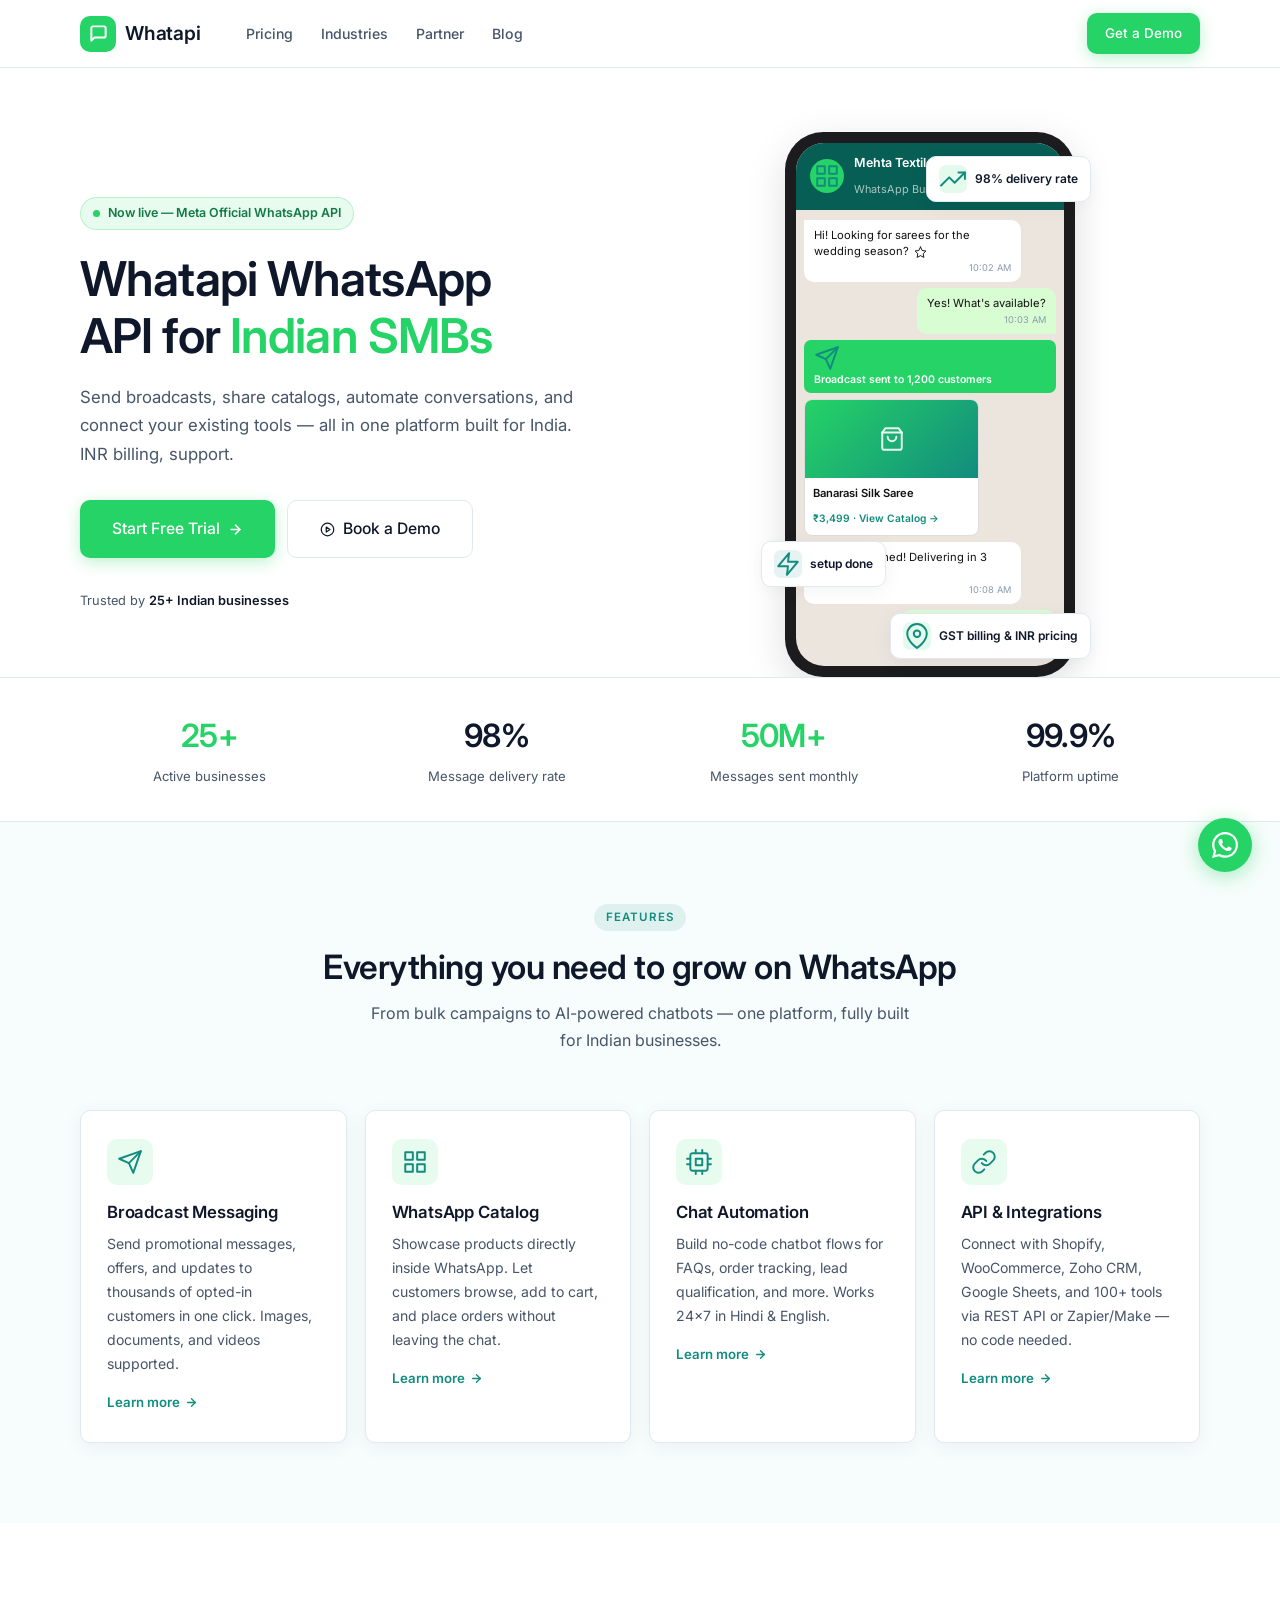
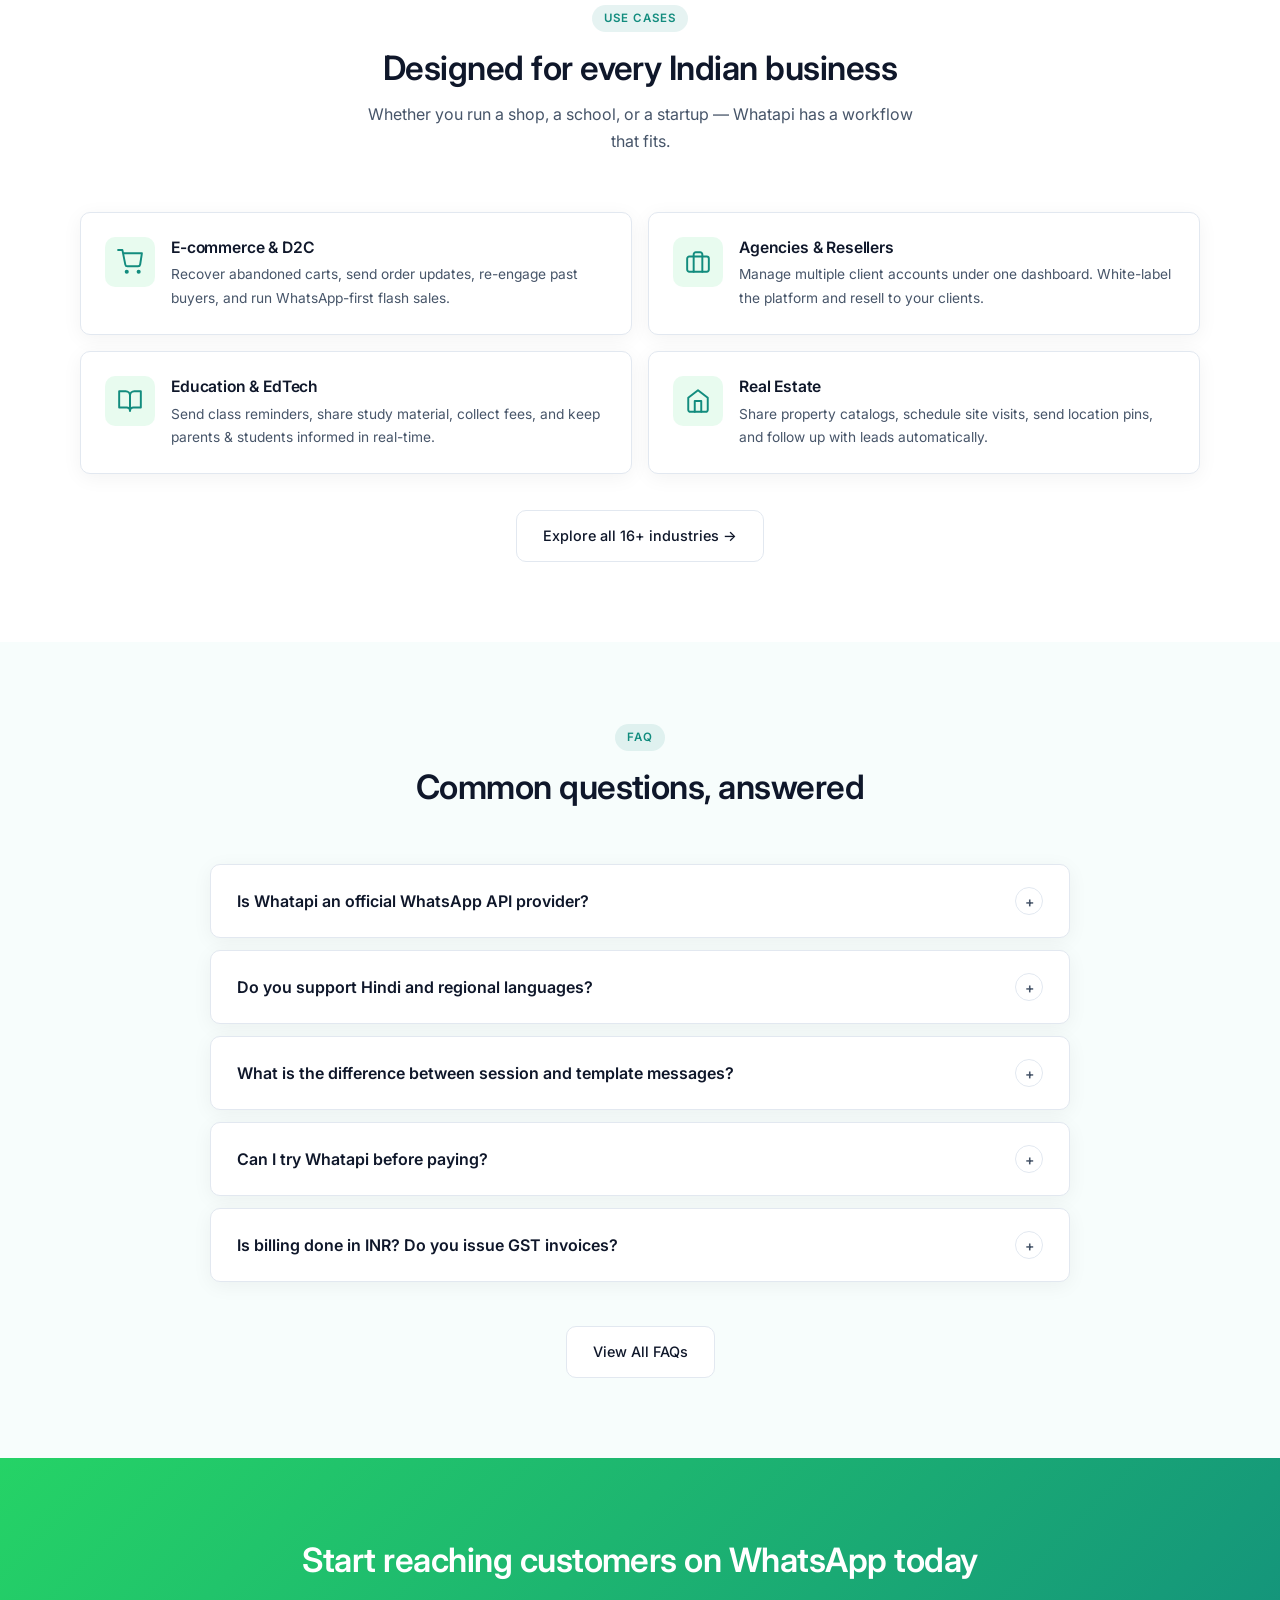
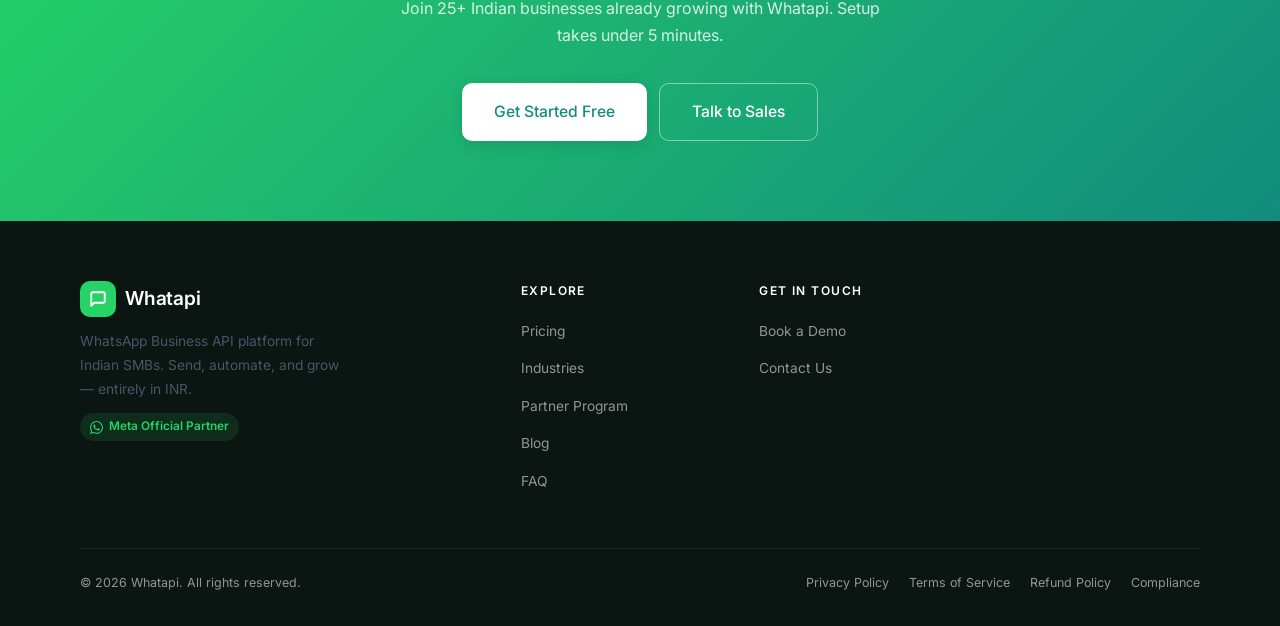
==== commit 55bb1536: "bug(fixed)" ====
--- a/index.html
+++ b/index.html
@@ -9,6 +9,8 @@
   <link rel="preconnect" href="https://fonts.gstatic.com" crossorigin />
   <!-- Inter: 400 body · 500 buttons · 600 headings — as per design system -->
   <link href="https://fonts.googleapis.com/css2?family=Inter:wght@400;500;600&display=swap" rel="stylesheet" />
+  <link rel="icon" type="image/svg+xml" href="assets/icons/favicon.svg">
+
   <link rel="stylesheet" href="styles/main.css" />
 </head>
 <body>
--- a/styles/main.css
+++ b/styles/main.css
@@ -355,6 +355,26 @@
   0%, 100% { opacity: 1; }
   50% { opacity: .3; }
 }
+@keyframes phoneFloat {
+  0%, 100% { transform: translateY(0); }
+  50%       { transform: translateY(-10px); }
+}
+@keyframes msgFadeIn {
+  from { opacity: 0; transform: translateY(8px); }
+  to   { opacity: 1; transform: translateY(0); }
+}
+@keyframes chipEntrance {
+  from { opacity: 0; transform: translateY(14px) scale(.92); }
+  to   { opacity: 1; transform: translateY(0) scale(1); }
+}
+@keyframes chipBob {
+  0%, 100% { transform: translateY(0); }
+  50%       { transform: translateY(-6px); }
+}
+@keyframes heroVisualIn {
+  from { opacity: 0; transform: translateX(28px); }
+  to   { opacity: 1; transform: translateX(0); }
+}
 
 .hero-content h1 { margin-bottom: 18px; }
 .hero-content h1 .highlight { color: var(--color-primary); }
@@ -401,23 +421,25 @@
   position: relative;
   display: flex;
   justify-content: center;
+  animation: heroVisualIn .7s ease both;
 }
 .phone-wrap {
   position: relative;
   display: inline-block;
 }
 .phone-mockup {
-  width: 255px;
+  width: 290px;
   background: #1C1C1E;
   border-radius: 38px;
   padding: 11px;
   box-shadow: var(--shadow-lg);
+  animation: phoneFloat 5s ease-in-out infinite;
 }
 .phone-screen {
   background: #ECE5DD;
   border-radius: 28px;
   overflow: hidden;
-  min-height: 430px;
+  min-height: 460px;
 }
 .phone-topbar {
   background: #075E54;
@@ -439,6 +461,15 @@
 .phone-info strong { display: block; color: #fff; font-size: .78rem; }
 .phone-info span { color: rgba(255,255,255,.65); font-size: .68rem; }
 .phone-msgs { padding: 10px 8px; display: flex; flex-direction: column; gap: 6px; }
+.phone-msgs > * {
+  opacity: 0;
+  animation: msgFadeIn .45s ease both;
+}
+.phone-msgs > *:nth-child(1) { animation-delay: .4s; }
+.phone-msgs > *:nth-child(2) { animation-delay: .9s; }
+.phone-msgs > *:nth-child(3) { animation-delay: 1.4s; }
+.phone-msgs > *:nth-child(4) { animation-delay: 1.9s; }
+.phone-msgs > *:nth-child(5) { animation-delay: 2.4s; }
 
 .msg {
   max-width: 86%;
@@ -1216,18 +1247,18 @@
   .nav-cta   { display: flex; }
   .hamburger { display: none; }
 
-  .hero { padding: 100px 0 0; }
+  .hero { padding: 64px 0 0; }
   .hero .container {
     grid-template-columns: 1fr 1fr;
     align-items: center;
-    gap: 72px;
+    gap: 40px;
   }
-  .hero-visual { justify-content: flex-end; }
+  .hero-visual { justify-content: center; }
 
   .hero-chip { display: flex; }
-  .chip-1 { top: 24px;  right: -16px; }
-  .chip-2 { bottom: 90px; left: -24px; }
-  .chip-3 { bottom: 18px; right: -16px; }
+  .chip-1 { top: 24px;  right: -16px; animation: chipEntrance .5s ease 2.8s both, chipBob 3.2s ease-in-out 2.8s infinite; }
+  .chip-2 { bottom: 90px; left: -24px; animation: chipEntrance .5s ease 3.3s both, chipBob 4s ease-in-out 3.3s infinite; }
+  .chip-3 { bottom: 18px; right: -16px; animation: chipEntrance .5s ease 3.8s both, chipBob 3.6s ease-in-out 3.8s infinite; }
 
   .features-grid   { grid-template-columns: repeat(4, 1fr); }
   .pricing-grid-4  { grid-template-columns: repeat(4, 1fr); }
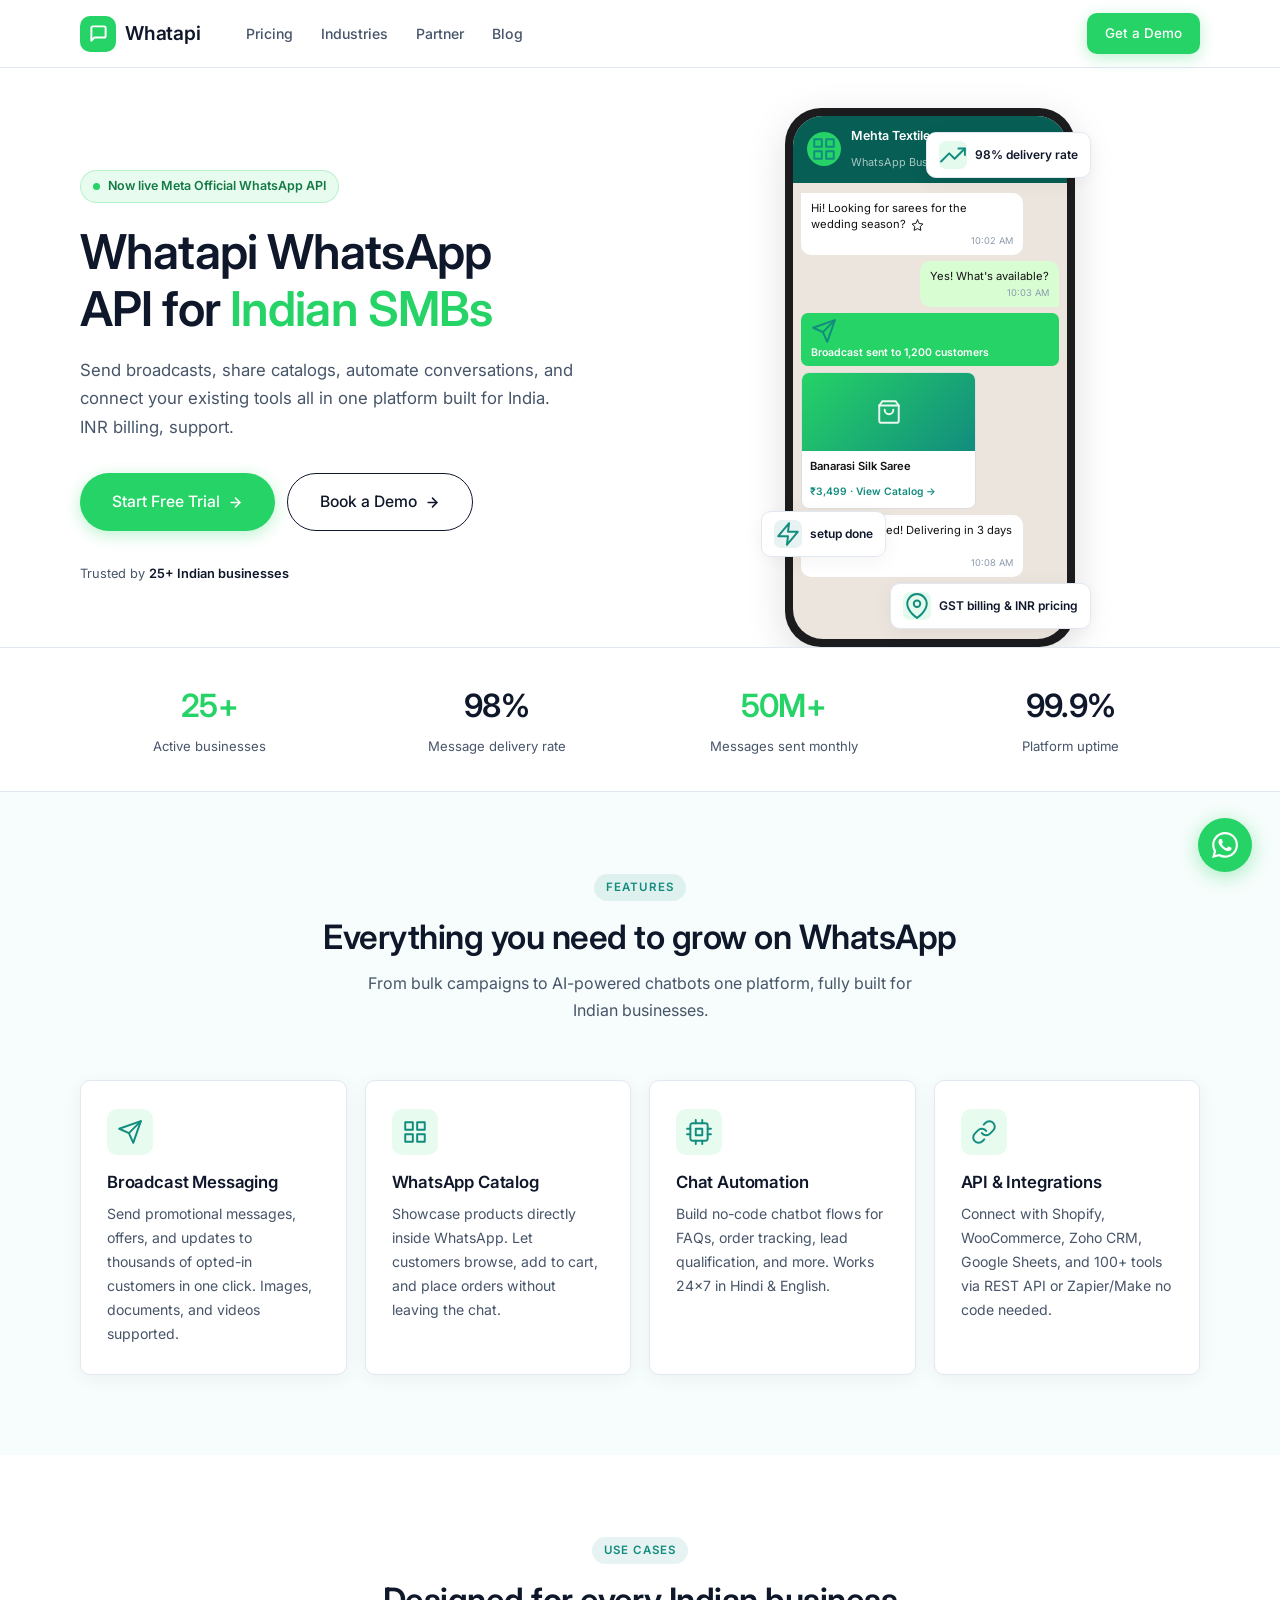
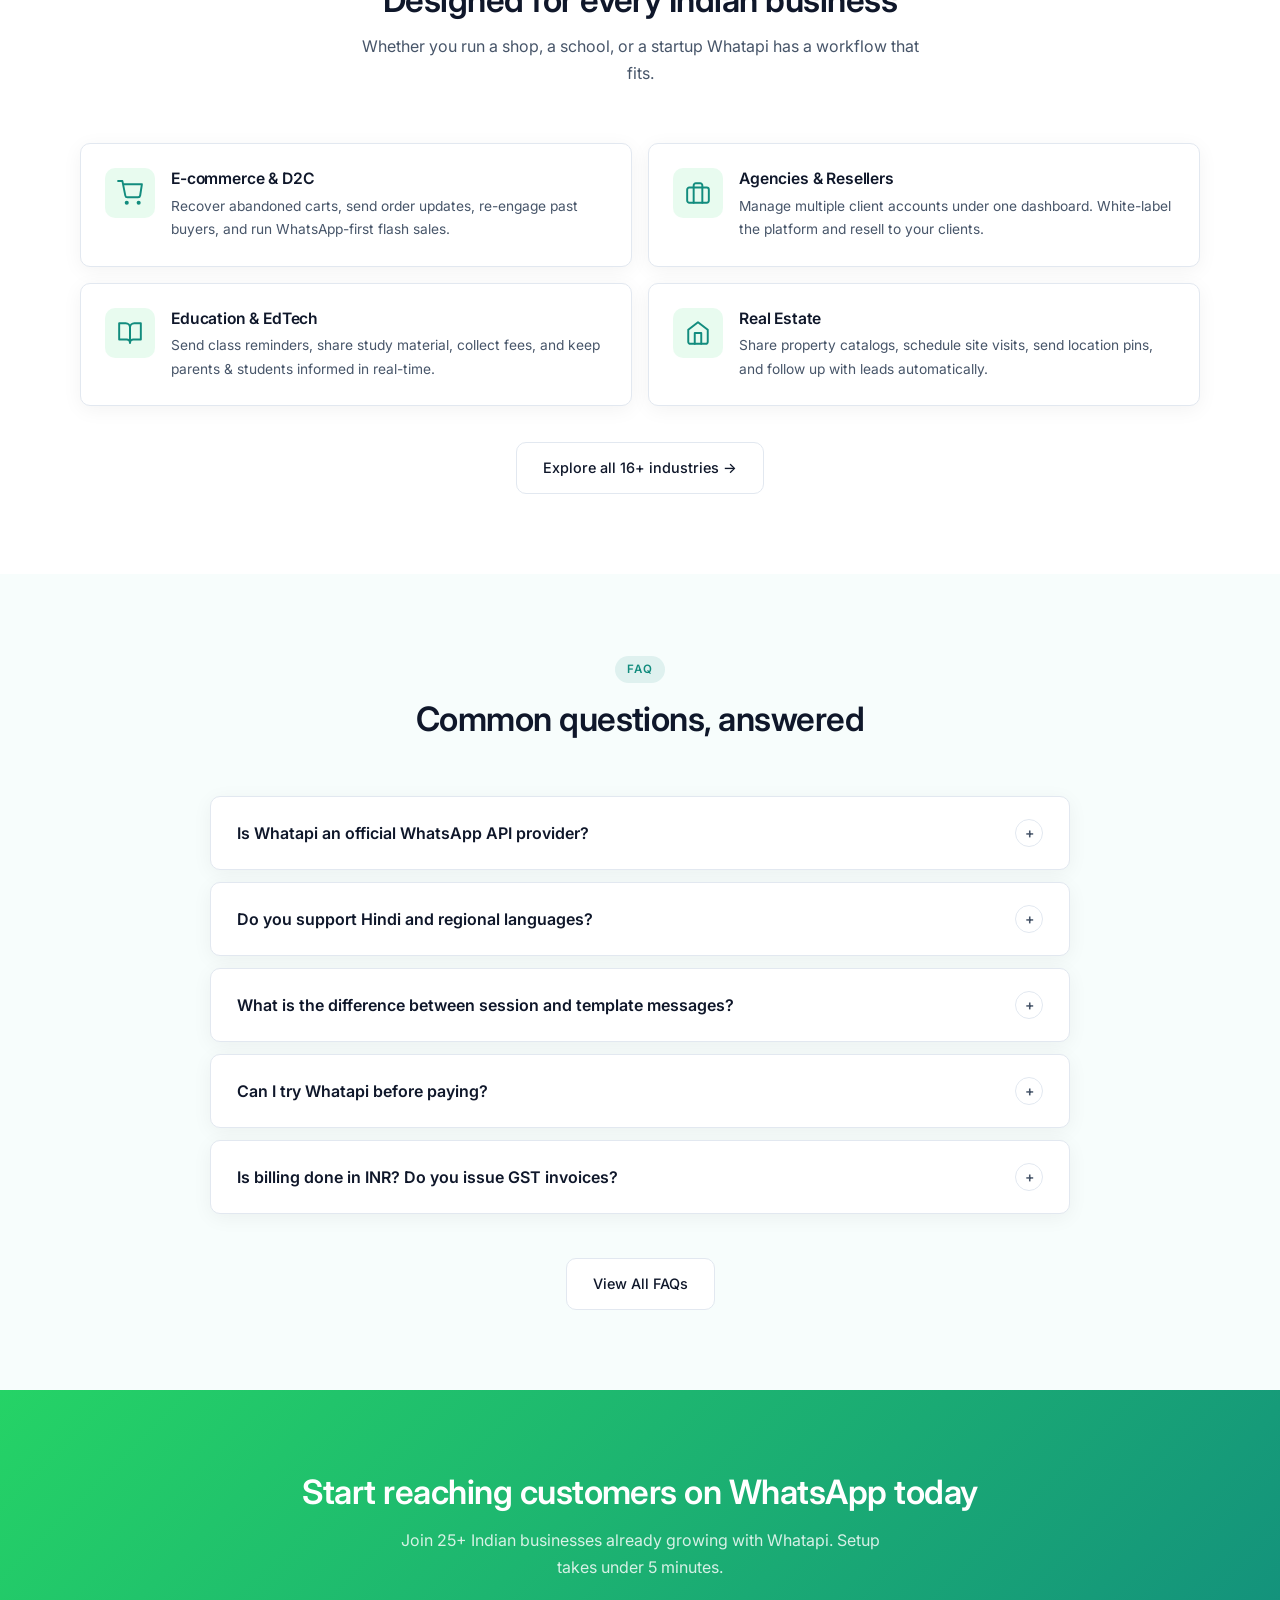
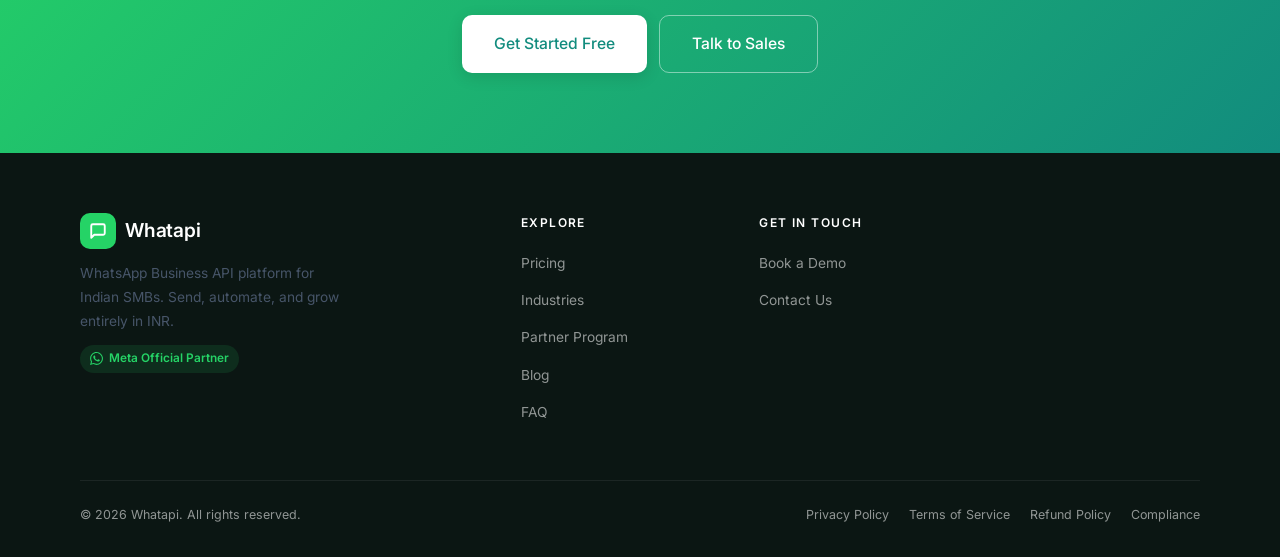
==== commit 6ff6af78: "bug(fix): Industries and partner hero page" ====
--- a/index.html
+++ b/index.html
@@ -7,7 +7,7 @@
   <title>Whatapi – WhatsApp API for Indian SMBs</title>
   <link rel="preconnect" href="https://fonts.googleapis.com" />
   <link rel="preconnect" href="https://fonts.gstatic.com" crossorigin />
-  <!-- Inter: 400 body · 500 buttons · 600 headings — as per design system -->
+  <!-- Inter: 400 body · 500 buttons · 600 headings as per design system -->
   <link href="https://fonts.googleapis.com/css2?family=Inter:wght@400;500;600&display=swap" rel="stylesheet" />
   <link rel="icon" type="image/svg+xml" href="assets/icons/favicon.svg">
 
@@ -34,7 +34,7 @@
       <div class="nav-item"><a href="pages/pricing.html">Pricing</a></div>
       <div class="nav-item"><a href="pages/industries.html">Industries</a></div>
       <div class="nav-item"><a href="pages/partner.html">Partner</a></div>
-      <div class="nav-item"><a href="/blog/index.html">Blog</a></div>
+      <div class="nav-item"><a href="blog/index.html">Blog</a></div>
     </nav>
 
     <div class="nav-cta">
@@ -69,7 +69,7 @@
     <div class="hero-content">
       <div class="hero-badge">
         <span class="dot"></span>
-        Now live — Meta Official WhatsApp API
+        Now live Meta Official WhatsApp API
       </div>
 
       <h1>
@@ -79,7 +79,7 @@
 
       <p>
         Send broadcasts, share catalogs, automate conversations,
-        and connect your existing tools — all in one platform
+        and connect your existing tools all in one platform
         built for India. INR billing, support.
       </p>
 
@@ -89,8 +89,8 @@
           <svg width="15" height="15" viewBox="0 0 24 24" fill="none" stroke="currentColor" stroke-width="2.5" stroke-linecap="round" stroke-linejoin="round"><line x1="5" y1="12" x2="19" y2="12"/><polyline points="12 5 19 12 12 19"/></svg>
         </a>
         <a href="pages/contact.html" class="btn btn-outline btn-lg">
-          <svg width="15" height="15" viewBox="0 0 24 24" fill="none" stroke="currentColor" stroke-width="2" stroke-linecap="round" stroke-linejoin="round"><circle cx="12" cy="12" r="10"/><polygon points="10 8 16 12 10 16 10 8"/></svg>
           Book a Demo
+          <svg width="15" height="15" viewBox="0 0 24 24" fill="none" stroke="currentColor" stroke-width="2.5" stroke-linecap="round" stroke-linejoin="round"><line x1="5" y1="12" x2="19" y2="12"/><polyline points="12 5 19 12 12 19"/></svg>
         </a>
       </div>
 
@@ -207,7 +207,7 @@
     <div class="section-header">
       <span class="section-label">Features</span>
       <h2>Everything you need to grow on WhatsApp</h2>
-      <p>From bulk campaigns to AI-powered chatbots — one platform, fully built for Indian businesses.</p>
+      <p>From bulk campaigns to AI-powered chatbots one platform, fully built for Indian businesses.</p>
     </div>
 
     <div class="features-grid">
@@ -216,40 +216,28 @@
         <div class="feature-icon"><svg width="26" height="26" viewBox="0 0 24 24" fill="none" stroke="var(--color-accent)" stroke-width="1.8" stroke-linecap="round" stroke-linejoin="round"><line x1="22" y1="2" x2="11" y2="13"/><polygon points="22 2 15 22 11 13 2 9 22 2"/></svg></div>
         <h3>Broadcast Messaging</h3>
         <p>Send promotional messages, offers, and updates to thousands of opted-in customers in one click. Images, documents, and videos supported.</p>
-        <a href="pages/features/broadcasts.html" class="learn-more">
-          Learn more
-          <svg width="13" height="13" viewBox="0 0 24 24" fill="none" stroke="currentColor" stroke-width="2.5" stroke-linecap="round" stroke-linejoin="round"><line x1="5" y1="12" x2="19" y2="12"/><polyline points="12 5 19 12 12 19"/></svg>
-        </a>
+    
       </div>
 
       <div class="feature-card">
         <div class="feature-icon"><svg width="26" height="26" viewBox="0 0 24 24" fill="none" stroke="var(--color-accent)" stroke-width="1.8" stroke-linecap="round" stroke-linejoin="round"><rect x="3" y="3" width="7" height="7"/><rect x="14" y="3" width="7" height="7"/><rect x="14" y="14" width="7" height="7"/><rect x="3" y="14" width="7" height="7"/></svg></div>
         <h3>WhatsApp Catalog</h3>
         <p>Showcase products directly inside WhatsApp. Let customers browse, add to cart, and place orders without leaving the chat.</p>
-        <a href="pages/features/catalog.html" class="learn-more">
-          Learn more
-          <svg width="13" height="13" viewBox="0 0 24 24" fill="none" stroke="currentColor" stroke-width="2.5" stroke-linecap="round" stroke-linejoin="round"><line x1="5" y1="12" x2="19" y2="12"/><polyline points="12 5 19 12 12 19"/></svg>
-        </a>
+ 
       </div>
 
       <div class="feature-card">
         <div class="feature-icon"><svg width="26" height="26" viewBox="0 0 24 24" fill="none" stroke="var(--color-accent)" stroke-width="1.8" stroke-linecap="round" stroke-linejoin="round"><rect x="4" y="4" width="16" height="16" rx="2" ry="2"/><rect x="9" y="9" width="6" height="6"/><line x1="9" y1="1" x2="9" y2="4"/><line x1="15" y1="1" x2="15" y2="4"/><line x1="9" y1="20" x2="9" y2="23"/><line x1="15" y1="20" x2="15" y2="23"/><line x1="20" y1="9" x2="23" y2="9"/><line x1="20" y1="14" x2="23" y2="14"/><line x1="1" y1="9" x2="4" y2="9"/><line x1="1" y1="14" x2="4" y2="14"/></svg></div>
         <h3>Chat Automation</h3>
         <p>Build no-code chatbot flows for FAQs, order tracking, lead qualification, and more. Works 24×7 in Hindi &amp; English.</p>
-        <a href="#" class="learn-more">
-          Learn more
-          <svg width="13" height="13" viewBox="0 0 24 24" fill="none" stroke="currentColor" stroke-width="2.5" stroke-linecap="round" stroke-linejoin="round"><line x1="5" y1="12" x2="19" y2="12"/><polyline points="12 5 19 12 12 19"/></svg>
-        </a>
+        
       </div>
 
       <div class="feature-card">
         <div class="feature-icon"><svg width="26" height="26" viewBox="0 0 24 24" fill="none" stroke="var(--color-accent)" stroke-width="1.8" stroke-linecap="round" stroke-linejoin="round"><path d="M10 13a5 5 0 007.54.54l3-3a5 5 0 00-7.07-7.07l-1.72 1.71"/><path d="M14 11a5 5 0 00-7.54-.54l-3 3a5 5 0 007.07 7.07l1.71-1.71"/></svg></div>
         <h3>API &amp; Integrations</h3>
-        <p>Connect with Shopify, WooCommerce, Zoho CRM, Google Sheets, and 100+ tools via REST API or Zapier/Make — no code needed.</p>
-        <a href="#" class="learn-more">
-          Learn more
-          <svg width="13" height="13" viewBox="0 0 24 24" fill="none" stroke="currentColor" stroke-width="2.5" stroke-linecap="round" stroke-linejoin="round"><line x1="5" y1="12" x2="19" y2="12"/><polyline points="12 5 19 12 12 19"/></svg>
-        </a>
+        <p>Connect with Shopify, WooCommerce, Zoho CRM, Google Sheets, and 100+ tools via REST API or Zapier/Make no code needed.</p>
+        
       </div>
 
     </div>
@@ -265,7 +253,7 @@
     <div class="section-header">
       <span class="section-label">Use Cases</span>
       <h2>Designed for every Indian business</h2>
-      <p>Whether you run a shop, a school, or a startup — Whatapi has a workflow that fits.</p>
+      <p>Whether you run a shop, a school, or a startup Whatapi has a workflow that fits.</p>
     </div>
 
     <div class="use-cases-grid">
@@ -314,14 +302,14 @@
   <!-- <div class="container"> -->
     <!-- <div class="section-header"> -->
       <!-- <span class="section-label">Pricing</span> -->
-      <!-- <h2>Simple pricing in ₹ — no surprises</h2> -->
+      <!-- <h2>Simple pricing in ₹ no surprises</h2> -->
       <!-- <p>No hidden fees. No USD billing. Cancel anytime.</p> -->
     <!-- </div> -->
 <!--  -->
     <!-- Free Forever banner -->
     <!-- <div class="free-plan-banner"> -->
       <!-- <span class="free-badge">Free Forever</span> -->
-      <!-- <span>Get started at ₹0 — Free WhatsApp Business API, ₹50 conversation credits &amp; live chat dashboard included.</span> -->
+      <!-- <span>Get started at ₹0 Free WhatsApp Business API, ₹50 conversation credits &amp; live chat dashboard included.</span> -->
       <!-- <a href="pages/pricing.html">See Free plan →</a> -->
     <!-- </div> -->
 <!--  -->
@@ -441,7 +429,7 @@
           <span class="faq-icon">+</span>
         </button>
         <div class="faq-answer">
-          <p>Yes! Every plan includes a 14-day free trial — no credit card required. You can send up to 500 messages during the trial to test with your real audience.</p>
+          <p>Yes! Every plan includes a 14-day free trial no credit card required. You can send up to 500 messages during the trial to test with your real audience.</p>
         </div>
       </div>
 
@@ -493,7 +481,7 @@
           </div>
           Whatapi
         </a>
-        <p>WhatsApp Business API platform for Indian SMBs. Send, automate, and grow — entirely in INR.</p>
+        <p>WhatsApp Business API platform for Indian SMBs. Send, automate, and grow entirely in INR.</p>
         <div class="wa-badge">
           <svg width="13" height="13" viewBox="0 0 24 24" fill="currentColor"><path d="M17.472 14.382c-.297-.149-1.758-.867-2.03-.967-.273-.099-.471-.148-.67.15-.197.297-.767.966-.94 1.164-.173.199-.347.223-.644.075-.297-.15-1.255-.463-2.39-1.475-.883-.788-1.48-1.761-1.653-2.059-.173-.297-.018-.458.13-.606.134-.133.298-.347.446-.52.149-.174.198-.298.298-.497.099-.198.05-.371-.025-.52-.075-.149-.669-1.612-.916-2.207-.242-.579-.487-.5-.669-.51-.173-.008-.371-.01-.57-.01-.198 0-.52.074-.792.372-.272.297-1.04 1.016-1.04 2.479 0 1.462 1.065 2.875 1.213 3.074.149.198 2.096 3.2 5.077 4.487.709.306 1.262.489 1.694.625.712.227 1.36.195 1.871.118.571-.085 1.758-.719 2.006-1.413.248-.694.248-1.289.173-1.413-.074-.124-.272-.198-.57-.347m-5.421 7.403h-.004a9.87 9.87 0 01-5.031-1.378l-.361-.214-3.741.982.998-3.648-.235-.374a9.86 9.86 0 01-1.51-5.26c.001-5.45 4.436-9.884 9.888-9.884 2.64 0 5.122 1.03 6.988 2.898a9.825 9.825 0 012.893 6.994c-.003 5.45-4.437 9.884-9.885 9.884m8.413-18.297A11.815 11.815 0 0012.05 0C5.495 0 .16 5.335.157 11.892c0 2.096.547 4.142 1.588 5.945L.057 24l6.305-1.654a11.882 11.882 0 005.683 1.448h.005c6.554 0 11.89-5.335 11.893-11.893a11.821 11.821 0 00-3.48-8.413Z"/></svg>
           Meta Official Partner
--- a/styles/main.css
+++ b/styles/main.css
@@ -48,7 +48,7 @@
 a { color: inherit; text-decoration: none; }
 ul, ol { list-style: none; }
 button { cursor: pointer; border: none; background: none; font-family: inherit; }
-/* Override browser default bold (700) — keep all emphasis at 600 */
+/* Override browser default bold (700) keep all emphasis at 600 */
 strong, b { font-weight: 600; }
 
 /* ── Base Typography ────────────────────────────────────────── */
@@ -321,7 +321,7 @@
 /* ── Hero ───────────────────────────────────────────────────── */
 .hero {
   background: #fff;
-  padding: 80px 0 0;
+  padding: 40px 0 0;
   overflow: hidden;
 }
 .hero .container {
@@ -386,6 +386,16 @@
   gap: 12px;
   margin-bottom: 32px;
 }
+.hero-actions .btn { border-radius: 50px; }
+.hero-actions .btn-outline {
+  border-color: var(--color-text);
+  border-width: 1.5px;
+}
+.hero-actions .btn-outline:hover {
+  border-color: var(--color-primary);
+  color: var(--color-primary);
+  background: rgba(37,211,102,.04);
+}
 
 /* Social proof */
 .hero-trust {
@@ -430,14 +440,14 @@
 .phone-mockup {
   width: 290px;
   background: #1C1C1E;
-  border-radius: 38px;
-  padding: 11px;
+  border-radius: 36px;
+  padding: 8px;
   box-shadow: var(--shadow-lg);
   animation: phoneFloat 5s ease-in-out infinite;
 }
 .phone-screen {
   background: #ECE5DD;
-  border-radius: 28px;
+  border-radius: 30px;
   overflow: hidden;
   min-height: 460px;
 }
@@ -470,6 +480,7 @@
 .phone-msgs > *:nth-child(3) { animation-delay: 1.4s; }
 .phone-msgs > *:nth-child(4) { animation-delay: 1.9s; }
 .phone-msgs > *:nth-child(5) { animation-delay: 2.4s; }
+.phone-msgs > *:nth-child(6) { animation-delay: 2.9s; }
 
 .msg {
   max-width: 86%;
@@ -974,7 +985,7 @@
   color: var(--color-text-muted);
 }
 
-/* Billing toggle — pill card */
+/* Billing toggle pill card */
 .billing-toggle {
   display: inline-flex;
   align-items: center;
@@ -1117,14 +1128,14 @@
 .msg-charges strong { color: var(--color-text); font-weight: 600; }
 .pricing-grid-4 .plan-price { margin-bottom: 14px; }
 
-/* Per-message section — tinted background for visual break */
+/* Per-message section tinted background for visual break */
 .per-message {
   background: #f4fcf8;
   border-top: 1px solid #d8f3e8;
   border-bottom: 1px solid #d8f3e8;
 }
 
-/* Message type icon — styled circle container */
+/* Message type icon styled circle container */
 .msg-icon-wrap {
   width: 54px;
   height: 54px;
@@ -1202,7 +1213,7 @@
 .comparison-table tbody tr:not(.table-group):nth-child(even) td { background: rgba(0,0,0,.013); }
 .comparison-table tbody tr:not(.table-group):hover td { background: rgba(37,211,102,.04); }
 
-/* Table group row — category divider */
+/* Table group row category divider */
 .comparison-table .table-group td {
   background: #f1f9f5;
   font-size: .69rem;
@@ -1247,7 +1258,7 @@
   .nav-cta   { display: flex; }
   .hamburger { display: none; }
 
-  .hero { padding: 64px 0 0; }
+  .hero { padding: 40px 0 0; }
   .hero .container {
     grid-template-columns: 1fr 1fr;
     align-items: center;
@@ -1269,3 +1280,1128 @@
 @media (min-width: 1280px) {
   .pricing-grid-4 { gap: 18px; }
 }
+
+
+/* ══════════════════════════════════════════════════════════
+   INDUSTRIES PAGE
+══════════════════════════════════════════════════════════ */
+
+/* ── Industries Hero ──────────────────────────────────────── */
+.ind-hero {
+  background: linear-gradient(135deg, #f0fdf8 0%, #e6faf3 60%, #d1fae5 100%);
+  padding: 60px 0 40px;
+  overflow: hidden;
+}
+.ind-hero .container {
+  display: grid;
+  grid-template-columns: 1fr 1fr;
+  align-items: center;
+  gap: 60px;
+}
+.ind-hero-content {
+  padding-bottom: 40px;
+  max-width: 520px;
+}
+.ind-hero-badge {
+  display: inline-flex;
+  align-items: center;
+  gap: 8px;
+  background: rgba(37,211,102,.12);
+  color: var(--color-accent);
+  font-size: .78rem;
+  font-weight: 600;
+  letter-spacing: .06em;
+  text-transform: uppercase;
+  padding: 6px 14px;
+  border-radius: 20px;
+  margin-bottom: 20px;
+}
+.ind-hero-badge .dot {
+  width: 7px;
+  height: 7px;
+  background: var(--color-primary);
+  border-radius: 50%;
+  animation: pulse-dot 2s infinite;
+}
+@keyframes pulse-dot {
+  0%, 100% { opacity: 1; transform: scale(1); }
+  50%       { opacity: .6; transform: scale(1.3); }
+}
+.ind-hero-content h1 { margin-bottom: 18px; color: var(--color-text); }
+.ind-hero-content h1 .highlight { color: var(--color-primary); position: relative; }
+.ind-hero-content p { font-size: 1.05rem; line-height: 1.75; max-width: 480px; margin-bottom: 32px; }
+.ind-hero-actions {
+  display: flex;
+  align-items: center;
+  gap: 14px;
+  flex-wrap: wrap;
+  margin-top: 24px;
+}
+.ind-hero-stats { display: flex; gap: 32px; margin-top: 40px; flex-wrap: wrap; }
+.ind-stat-item { text-align: left; }
+.ind-stat-item .stat-number {
+  display: block;
+  font-size: 1.5rem;
+  font-weight: 600;
+  color: var(--color-text);
+  letter-spacing: -.02em;
+}
+.ind-stat-item .stat-label { font-size: .8rem; color: var(--color-text-muted); }
+
+/* ── Industries hero phone (scoped does not affect homepage) ── */
+.ind-hero-visual {
+  display: flex;
+  justify-content: center;
+  align-items: center;
+  position: relative;
+}
+.ind-hero .phone-mockup {
+  overflow: hidden;
+  animation: chatEntrance .7s ease both, phoneFloat 5s ease-in-out 1.5s infinite;
+}
+.ind-hero .phone-screen {
+  min-height: 460px;
+}
+@keyframes chatEntrance {
+  from { opacity: 0; transform: translateY(18px); }
+  to   { opacity: 1; transform: translateY(0); }
+}
+
+/* ── Chat mockup ──────────────────────────────────────────── */
+.chat-mockup {
+  background: transparent;
+  box-shadow: none;
+  width: 100%;
+  overflow: hidden;
+  position: relative;
+  border-radius: 0;
+}
+.chat-mockup-header {
+  background: var(--color-accent);
+  padding: 14px 16px;
+  display: flex;
+  align-items: center;
+  gap: 10px;
+}
+.chat-avatar {
+  width: 36px;
+  height: 36px;
+  background: var(--color-primary);
+  border-radius: 50%;
+  display: flex;
+  align-items: center;
+  justify-content: center;
+  color: #fff;
+  font-size: 1rem;
+}
+.chat-header-info .chat-name  { color: #fff; font-size: .88rem; font-weight: 600; }
+.chat-header-info .chat-status { color: rgba(255,255,255,.75); font-size: .72rem; }
+.chat-body {
+  background: #e5ddd5;
+  padding: 12px 10px;
+  display: flex;
+  flex-direction: column;
+  gap: 7px;
+  background-image: url("data:image/svg+xml,%3Csvg width='60' height='60' viewBox='0 0 60 60' xmlns='http://www.w3.org/2000/svg'%3E%3Cg fill='none' fill-rule='evenodd'%3E%3Cg fill='%23c9c3bb' fill-opacity='0.15'%3E%3Ccircle cx='30' cy='30' r='2'/%3E%3C/g%3E%3C/g%3E%3C/svg%3E");
+}
+.chat-body .chat-bubble,
+.chat-body .chat-cta-bubble {
+  opacity: 0;
+  transform: translateY(8px);
+  animation: msgFadeIn .45s ease both;
+}
+.chat-body > *:nth-child(1) { animation-delay: 1.1s; }
+.chat-body > *:nth-child(2) { animation-delay: 1.3s; }
+.chat-body > *:nth-child(3) { animation-delay: 1.5s; }
+.chat-body > *:nth-child(4) { animation-delay: 1.7s; }
+.chat-body > *:nth-child(5) { animation-delay: 1.9s; }
+.chat-bubble {
+  max-width: 82%;
+  padding: 9px 12px;
+  border-radius: 10px;
+  font-size: .8rem;
+  line-height: 1.5;
+  position: relative;
+}
+.chat-bubble.incoming {
+  background: #fff;
+  align-self: flex-start;
+  border-top-left-radius: 2px;
+  color: #303030;
+  box-shadow: 0 1px 2px rgba(0,0,0,.1);
+}
+.chat-bubble.outgoing {
+  background: #dcf8c6;
+  align-self: flex-end;
+  border-top-right-radius: 2px;
+  color: #303030;
+  box-shadow: 0 1px 2px rgba(0,0,0,.1);
+}
+.chat-bubble .bubble-time { font-size: .65rem; color: #999; display: block; text-align: right; margin-top: 4px; }
+.chat-bubble .bubble-name { font-size: .68rem; font-weight: 600; color: var(--color-accent); margin-bottom: 3px; }
+.chat-cta-bubble {
+  background: #fff;
+  align-self: flex-start;
+  border-radius: 10px;
+  overflow: hidden;
+  max-width: 88%;
+  box-shadow: 0 1px 2px rgba(0,0,0,.1);
+}
+.chat-cta-bubble .bubble-content { padding: 10px 12px; font-size: .78rem; color: #303030; line-height: 1.5; }
+.chat-cta-bubble .bubble-btn {
+  border-top: 1px solid #eee;
+  padding: 9px 12px;
+  color: var(--color-primary);
+  font-size: .8rem;
+  font-weight: 600;
+  text-align: center;
+  cursor: pointer;
+}
+
+/* ── Trusted strip ────────────────────────────────────────── */
+.trusted-strip { background: #fff; padding: 40px 0; border-top: 1px solid var(--color-border); border-bottom: 1px solid var(--color-border); }
+.trusted-strip .container { display: flex; align-items: center; gap: 48px; flex-wrap: wrap; justify-content: center; }
+.trusted-label { font-size: .8rem; font-weight: 600; color: var(--color-text-muted); text-transform: uppercase; letter-spacing: .08em; white-space: nowrap; }
+.trusted-logos { display: flex; align-items: center; gap: 36px; flex-wrap: wrap; justify-content: center; }
+.trusted-logo-item { display: flex; align-items: center; gap: 6px; font-size: .9rem; font-weight: 600; color: #94a3b8; letter-spacing: -.01em; transition: color var(--transition); }
+.trusted-logo-item:hover { color: var(--color-text-muted); }
+.trusted-logo-item .logo-dot { width: 20px; height: 20px; border-radius: 5px; background: currentColor; opacity: .3; }
+
+/* ── Industry cards grid ──────────────────────────────────── */
+.industries-section { background: var(--color-bg); padding: 80px 0; }
+.industries-grid { display: grid; grid-template-columns: repeat(4, 1fr); gap: 20px; }
+.industry-card {
+  background: var(--color-card);
+  border: 1px solid var(--color-border);
+  border-radius: var(--radius);
+  padding: 28px 24px;
+  display: flex;
+  flex-direction: column;
+  gap: 12px;
+  transition: box-shadow var(--transition), transform var(--transition), border-color var(--transition);
+  position: relative;
+  overflow: hidden;
+}
+.industry-card::before {
+  content: '';
+  position: absolute;
+  top: 0; left: 0; right: 0;
+  height: 3px;
+  background: var(--color-primary);
+  transform: scaleX(0);
+  transform-origin: left;
+  transition: transform .3s ease;
+}
+.industry-card:hover { box-shadow: var(--shadow-md); transform: translateY(-3px); border-color: rgba(37,211,102,.3); }
+.industry-card:hover::before { transform: scaleX(1); }
+.industry-icon { width: 52px; height: 52px; border-radius: 12px; display: flex; align-items: center; justify-content: center; background: rgba(18,140,126,.08); flex-shrink: 0; }
+.industry-card h3 { font-size: .98rem; font-weight: 600; color: var(--color-text); margin: 0; }
+.industry-card p  { font-size: .82rem; line-height: 1.65; color: var(--color-text-muted); flex: 1; }
+.btn-outline-green {
+  display: inline-flex;
+  align-items: center;
+  gap: 6px;
+  padding: 8px 16px;
+  border: 1.5px solid var(--color-primary);
+  border-radius: var(--radius);
+  color: var(--color-primary);
+  font-size: .8rem;
+  font-weight: 600;
+  background: transparent;
+  text-decoration: none;
+  transition: background var(--transition), color var(--transition);
+  align-self: flex-start;
+  margin-top: 4px;
+}
+.btn-outline-green:hover { background: var(--color-primary); color: #fff; }
+
+/* ── Industries CTA banner ────────────────────────────────── */
+.ind-cta-banner { background: linear-gradient(135deg, #0f172a 0%, #1e293b 100%); padding: 80px 0; }
+.ind-cta-banner .container { display: grid; grid-template-columns: 1fr auto; align-items: center; gap: 40px; }
+.ind-cta-text h2 { color: #fff; margin-bottom: 12px; }
+.ind-cta-text p  { color: rgba(255,255,255,.65); font-size: 1rem; max-width: 540px; }
+.ind-cta-actions { display: flex; gap: 12px; flex-shrink: 0; }
+
+/* ── Ghost light button (dark backgrounds) ────────────────── */
+.btn-ghost-light {
+  display: inline-flex;
+  align-items: center;
+  gap: 8px;
+  padding: 13px 26px;
+  border-radius: var(--radius);
+  font-size: .9rem;
+  font-weight: 500;
+  border: 1.5px solid rgba(255,255,255,.35);
+  color: rgba(255,255,255,.85);
+  background: transparent;
+  text-decoration: none;
+  transition: background var(--transition), border-color var(--transition);
+}
+.btn-ghost-light:hover { background: rgba(255,255,255,.08); border-color: rgba(255,255,255,.7); }
+
+/* ── Float WA (industries variant) ───────────────────────── */
+.float-wa {
+  position: fixed;
+  bottom: 28px;
+  right: 28px;
+  width: 54px;
+  height: 54px;
+  background: var(--color-primary);
+  border-radius: 50%;
+  display: flex;
+  align-items: center;
+  justify-content: center;
+  box-shadow: 0 6px 24px rgba(37,211,102,.45);
+  z-index: 999;
+  transition: transform var(--transition), box-shadow var(--transition);
+}
+.float-wa:hover { transform: scale(1.08); box-shadow: 0 8px 30px rgba(37,211,102,.55); }
+
+/* ── Industries responsive ────────────────────────────────── */
+@media (max-width: 1023px) {
+  .industries-grid { grid-template-columns: repeat(2, 1fr); }
+  .ind-hero .container { grid-template-columns: 1fr; gap: 40px; }
+  .ind-hero-content { padding-bottom: 0; max-width: 100%; text-align: center; }
+  .ind-hero-content p { margin-left: auto; margin-right: auto; }
+  .ind-hero-actions { justify-content: center; }
+  .ind-hero-visual { justify-content: center; }
+  .ind-hero { padding-bottom: 40px; }
+  .ind-cta-banner .container { grid-template-columns: 1fr; text-align: center; }
+  .ind-cta-text p { margin-left: auto; margin-right: auto; }
+  .ind-cta-actions { justify-content: center; }
+}
+@media (max-width: 767px) {
+  .industries-grid { grid-template-columns: 1fr; }
+  .ind-hero-stats { gap: 20px; }
+  .ind-hero-actions { flex-direction: column; align-items: center; }
+  .btn-outline-green { align-self: stretch; justify-content: center; }
+  .trusted-strip .container { gap: 24px; }
+  .trusted-logos { gap: 20px; }
+  .ind-cta-actions { flex-direction: column; align-items: stretch; }
+  .ind-cta-actions .btn,
+  .ind-cta-actions .btn-ghost-light { width: 100%; justify-content: center; }
+
+  /* Homepage hero center + auto-width buttons */
+  .hero-content { text-align: center; }
+  .hero-content > p { max-width: 100%; }
+  .hero-trust { justify-content: center; }
+  .hero-actions { flex-direction: column; align-items: center; }
+
+  /* CTA banner buttons full-width */
+  .cta-banner-actions { flex-direction: column; align-items: stretch; }
+  .cta-banner-actions .btn { width: 100%; justify-content: center; }
+}
+
+/* ══════════════════════════════════════════════════════════
+   BLOG
+══════════════════════════════════════════════════════════ */
+/* ============================================================
+   WHATAPI – Blog Stylesheet
+   Sections: Blog Hero → Filters → Grid → Card → Post →
+             TOC → Content Typography → Author → Related →
+             Admin → Responsive
+   ============================================================ */
+
+/* ── Blog Hero ──────────────────────────────────────────────── */
+.blog-hero {
+  background: linear-gradient(160deg, #e8fdf3 0%, #f7fdfc 50%, #fff 100%);
+  padding: 64px 0 52px;
+  border-bottom: 1px solid var(--color-border);
+  text-align: center;
+}
+.blog-hero .section-label { margin-bottom: 16px; }
+.blog-hero h1 {
+  font-size: clamp(1.8rem, 4vw, 2.8rem);
+  margin-bottom: 14px;
+}
+.blog-hero > .container > p {
+  font-size: .98rem;
+  color: var(--color-text-muted);
+  max-width: 520px;
+  margin: 0 auto 32px;
+}
+
+/* Search bar */
+.blog-search-wrap {
+  max-width: 500px;
+  margin: 0 auto;
+  position: relative;
+}
+.blog-search-wrap svg {
+  position: absolute;
+  left: 16px;
+  top: 50%;
+  transform: translateY(-50%);
+  color: var(--color-text-muted);
+  pointer-events: none;
+}
+.blog-search {
+  width: 100%;
+  padding: 13px 16px 13px 46px;
+  font-family: var(--font);
+  font-size: .9rem;
+  border: 1.5px solid var(--color-border);
+  border-radius: var(--radius);
+  background: #fff;
+  color: var(--color-text);
+  box-shadow: var(--shadow);
+  transition: border-color var(--transition), box-shadow var(--transition);
+  outline: none;
+}
+.blog-search:focus {
+  border-color: var(--color-primary);
+  box-shadow: 0 0 0 3px rgba(37,211,102,.12);
+}
+.blog-search::placeholder { color: #94A3B8; }
+
+/* ── Category Filters ───────────────────────────────────────── */
+.blog-filters-wrap {
+  background: #fff;
+  border-bottom: 1px solid var(--color-border);
+  position: sticky;
+  top: var(--nav-h);
+  z-index: 50;
+}
+.blog-filters {
+  display: flex;
+  align-items: center;
+  gap: 8px;
+  padding: 14px 0;
+  overflow-x: auto;
+  scrollbar-width: none;
+  -ms-overflow-style: none;
+}
+.blog-filters::-webkit-scrollbar { display: none; }
+.filter-pill {
+  display: inline-flex;
+  align-items: center;
+  gap: 6px;
+  padding: 6px 16px;
+  border-radius: 20px;
+  font-size: .82rem;
+  font-weight: 500;
+  color: var(--color-text-muted);
+  border: 1.5px solid var(--color-border);
+  background: #fff;
+  cursor: pointer;
+  white-space: nowrap;
+  transition: all var(--transition);
+  font-family: var(--font);
+}
+.filter-pill:hover {
+  border-color: var(--color-primary);
+  color: var(--color-accent);
+}
+.filter-pill.active {
+  background: var(--color-primary);
+  border-color: var(--color-primary);
+  color: #fff;
+}
+.filter-pill .pill-count {
+  background: rgba(255,255,255,.25);
+  color: inherit;
+  font-size: .72rem;
+  padding: 1px 7px;
+  border-radius: 10px;
+}
+.filter-pill:not(.active) .pill-count {
+  background: rgba(37,211,102,.1);
+  color: var(--color-accent);
+}
+
+/* ── Blog Listing Section ───────────────────────────────────── */
+.blog-section { background: var(--color-bg); padding: 56px 0 80px; }
+.blog-section-head {
+  display: flex;
+  align-items: center;
+  justify-content: space-between;
+  margin-bottom: 32px;
+  flex-wrap: wrap;
+  gap: 12px;
+}
+.blog-section-head h2 {
+  font-size: 1.1rem;
+  font-weight: 600;
+}
+.blog-result-count { font-size: .84rem; color: var(--color-text-muted); }
+
+/* ── Blog Grid ──────────────────────────────────────────────── */
+.blog-grid {
+  display: grid;
+  grid-template-columns: 1fr;
+  gap: 20px;
+}
+
+/* ── Blog Card ──────────────────────────────────────────────── */
+.blog-card {
+  background: var(--color-card);
+  border: 1px solid var(--color-border);
+  border-radius: var(--radius);
+  overflow: hidden;
+  box-shadow: none;
+  transition: box-shadow var(--transition), transform var(--transition), border-color var(--transition);
+  display: flex;
+  flex-direction: column;
+}
+.blog-card:hover {
+  box-shadow: var(--shadow-md);
+  transform: translateY(-3px);
+  border-color: rgba(37,211,102,.3);
+}
+.blog-card-img-wrap {
+  position: relative;
+  overflow: hidden;
+  aspect-ratio: 16 / 9;
+  display: block;
+  flex-shrink: 0;
+}
+.blog-card-img {
+  width: 100%;
+  height: 100%;
+  object-fit: cover;
+  transition: transform .4s ease;
+}
+.blog-card:hover .blog-card-img { transform: scale(1.04); }
+.blog-card-placeholder {
+  width: 100%;
+  height: 100%;
+  background: linear-gradient(135deg, #25D366 0%, #128C7E 100%);
+  display: flex;
+  align-items: center;
+  justify-content: center;
+}
+.blog-card-placeholder svg { stroke: rgba(255,255,255,.9); }
+.blog-card-cat {
+  position: absolute;
+  top: 10px;
+  left: 10px;
+  font-size: .67rem;
+  font-weight: 600;
+  padding: 3px 9px;
+  border-radius: 10px;
+  letter-spacing: .04em;
+  text-transform: uppercase;
+  background: rgba(255,255,255,.92);
+  color: var(--cat-clr, var(--color-accent));
+  border: 1px solid rgba(255,255,255,.6);
+  backdrop-filter: blur(6px);
+}
+.blog-card-body {
+  padding: 14px 16px 16px;
+  display: flex;
+  flex-direction: column;
+}
+.blog-card-title {
+  font-size: .92rem;
+  font-weight: 600;
+  line-height: 1.45;
+  color: var(--color-text);
+  letter-spacing: -.01em;
+  display: -webkit-box;
+  -webkit-line-clamp: 3;
+  -webkit-box-orient: vertical;
+  overflow: hidden;
+}
+.blog-card-title a { color: inherit; transition: color var(--transition); }
+.blog-card-title a:hover { color: var(--color-accent); }
+.blog-card-excerpt { display: none; }
+.blog-card-meta    { display: none; }
+
+/* All cards are equal no featured wide layout */
+.blog-card-featured {
+  grid-column: auto;
+  flex-direction: column;
+}
+
+/* ── Loading Skeleton ───────────────────────────────────────── */
+@keyframes shimmer {
+  0%   { background-position: -400px 0; }
+  100% { background-position: 400px 0; }
+}
+.skeleton {
+  background: linear-gradient(90deg, #f0f0f0 25%, #e8e8e8 50%, #f0f0f0 75%);
+  background-size: 800px 100%;
+  animation: shimmer 1.5s infinite;
+  border-radius: 6px;
+}
+.blog-card-skeleton .blog-card-img-wrap { background: #f0f0f0; }
+.skeleton-img   { width: 100%; height: 100%; }
+.skeleton-cat   { height: 20px; width: 90px; margin-bottom: 14px; }
+.skeleton-title { height: 22px; width: 90%; margin-bottom: 8px; }
+.skeleton-title-2 { height: 22px; width: 65%; margin-bottom: 14px; }
+.skeleton-line  { height: 14px; width: 100%; margin-bottom: 7px; }
+.skeleton-line-2 { height: 14px; width: 80%; margin-bottom: 18px; }
+.skeleton-meta  { height: 16px; width: 55%; }
+
+/* ── Empty State ────────────────────────────────────────────── */
+.blog-empty {
+  grid-column: 1 / -1;
+  text-align: center;
+  padding: 72px 24px;
+}
+.blog-empty-icon {
+  font-size: 3.5rem;
+  margin-bottom: 16px;
+}
+.blog-empty h3 { margin-bottom: 8px; }
+.blog-empty p  { font-size: .9rem; margin-bottom: 24px; }
+
+/* ── Pagination ─────────────────────────────────────────────── */
+.blog-pagination {
+  display: flex;
+  align-items: center;
+  justify-content: center;
+  gap: 6px;
+  margin-top: 56px;
+}
+.page-btn {
+  width: 40px;
+  height: 40px;
+  border-radius: 8px;
+  display: flex;
+  align-items: center;
+  justify-content: center;
+  font-size: .86rem;
+  font-weight: 500;
+  border: 1.5px solid var(--color-border);
+  background: #fff;
+  color: var(--color-text-muted);
+  cursor: pointer;
+  transition: all var(--transition);
+  font-family: var(--font);
+}
+.page-btn:hover:not(:disabled) {
+  border-color: var(--color-primary);
+  color: var(--color-accent);
+}
+.page-btn.active {
+  background: var(--color-primary);
+  border-color: var(--color-primary);
+  color: #fff;
+}
+.page-btn:disabled { opacity: .38; cursor: not-allowed; }
+.page-btn.page-arrow { font-size: 1rem; }
+
+/* ── Blog Post ──────────────────────────────────────────────── */
+
+/* Reading progress bar */
+.reading-progress {
+  position: fixed;
+  top: var(--nav-h);
+  left: 0;
+  width: 0%;
+  height: 3px;
+  background: var(--color-primary);
+  z-index: 999;
+  transition: width .1s linear;
+}
+
+/* Hero image-first, no top padding */
+.post-hero {
+  background: #fff;
+  padding: 0;
+}
+
+/* Post containers same width as navbar (global --max-w) */
+.post-hero .container { padding-top: 40px; }
+.post-hero-inner { max-width: 740px; }
+.post-body .container { max-width: 780px; }
+
+.post-breadcrumb-row {
+  display: flex;
+  align-items: center;
+  justify-content: space-between;
+  gap: 12px;
+  margin-bottom: 24px;
+  flex-wrap: wrap;
+}
+.post-breadcrumb {
+  display: flex;
+  align-items: center;
+  gap: 8px;
+  font-size: .78rem;
+  color: var(--color-text-muted);
+  flex-wrap: wrap;
+}
+.post-breadcrumb a { color: var(--color-accent); transition: color var(--transition); }
+.post-breadcrumb a:hover { color: var(--color-primary); }
+.post-breadcrumb svg { flex-shrink: 0; }
+
+.post-admin-link {
+  display: inline-flex;
+  align-items: center;
+  gap: 6px;
+  font-size: .75rem;
+  font-weight: 500;
+  color: var(--color-accent);
+  text-decoration: none;
+  border: 1px solid rgba(37,211,102,.3);
+  background: rgba(37,211,102,.06);
+  border-radius: 20px;
+  padding: 4px 12px 4px 10px;
+  white-space: nowrap;
+  transition: all var(--transition);
+}
+.post-admin-link:hover {
+  background: rgba(37,211,102,.14);
+  border-color: var(--color-primary);
+  color: var(--color-accent);
+}
+.post-status-dot {
+  width: 7px;
+  height: 7px;
+  border-radius: 50%;
+  background: #94A3B8;
+  flex-shrink: 0;
+}
+.post-status-dot.is-live {
+  background: var(--color-primary);
+  animation: dot-pulse 2s ease-in-out infinite;
+}
+@keyframes dot-pulse {
+  0%, 100% { opacity: 1; }
+  50%       { opacity: .45; }
+}
+
+.post-hero-cat {
+  display: inline-block;
+  font-size: .72rem;
+  font-weight: 600;
+  letter-spacing: .08em;
+  text-transform: uppercase;
+  padding: 4px 12px;
+  border-radius: 20px;
+  background: rgba(37,211,102,.12);
+  color: var(--color-accent);
+  margin-bottom: 20px;
+}
+
+/* Title large, dark, tight */
+.post-hero h1 {
+  font-size: clamp(1.9rem, 4.5vw, 2.8rem);
+  font-weight: 600;
+  line-height: 1.18;
+  letter-spacing: -.025em;
+  color: #111;
+  margin-bottom: 20px;
+}
+
+/* Excerpt subtitle style */
+.post-hero-excerpt {
+  font-size: 1.15rem;
+  color: #555;
+  line-height: 1.72;
+  margin-bottom: 32px;
+  font-weight: 400;
+}
+
+/* Author + meta bar */
+.post-meta-bar {
+  display: flex;
+  align-items: center;
+  gap: 16px;
+  padding: 18px 0;
+  border-top: 1px solid var(--color-border);
+  border-bottom: 1px solid var(--color-border);
+  flex-wrap: wrap;
+}
+.post-author-wrap { display: flex; align-items: center; gap: 12px; }
+.post-author-avatar {
+  width: 44px;
+  height: 44px;
+  border-radius: 50%;
+  background: var(--color-primary);
+  color: #fff;
+  font-size: .95rem;
+  font-weight: 600;
+  display: flex;
+  align-items: center;
+  justify-content: center;
+  flex-shrink: 0;
+}
+.post-author-name { font-size: .9rem; font-weight: 600; color: #111; }
+.post-author-role { font-size: .76rem; color: #888; }
+.post-meta-sep { color: #ddd; }
+.post-meta-item {
+  display: flex;
+  align-items: center;
+  gap: 5px;
+  font-size: .82rem;
+  color: #888;
+}
+.post-share-wrap {
+  margin-left: auto;
+  display: flex;
+  align-items: center;
+  gap: 6px;
+}
+.share-btn {
+  width: 34px;
+  height: 34px;
+  border-radius: 50%;
+  border: 1.5px solid #e5e5e5;
+  background: #fff;
+  display: flex;
+  align-items: center;
+  justify-content: center;
+  cursor: pointer;
+  transition: all var(--transition);
+  text-decoration: none;
+  color: #888;
+}
+.share-btn:hover { border-color: var(--color-primary); color: var(--color-accent); background: rgba(37,211,102,.06); }
+.share-btn.wa { color: #25D366; }
+.share-btn.wa:hover { background: rgba(37,211,102,.1); border-color: #25D366; }
+
+/* Thumbnail full viewport width, above title */
+.post-thumbnail-wrap {
+  width: 100%;
+  margin: 0;
+  border-radius: 0;
+  overflow: hidden;
+  aspect-ratio: 16 / 7;
+  background: linear-gradient(135deg, #25D366, #128C7E);
+  display: flex;
+  align-items: center;
+  justify-content: center;
+}
+.post-icon-placeholder { display: flex; align-items: center; justify-content: center; width: 100%; height: 100%; }
+.post-icon-placeholder svg,
+.post-thumbnail-wrap svg { width: 96px; height: 96px; stroke: rgba(255,255,255,.85); }
+.post-thumbnail-wrap img { width: 100%; height: 100%; object-fit: cover; display: block; }
+
+/* ── Post Layout ────────────────────────────────────────────── */
+.post-body {
+  background: #fff;
+  padding: 56px 0 96px;
+}
+.post-layout {
+  display: grid;
+  grid-template-columns: 1fr;
+  gap: 56px;
+  align-items: start;
+}
+
+/* ── Post Content Typography ────────────────────────────────── */
+.post-content { min-width: 0; }
+
+.post-content h2 {
+  font-size: 1.45rem;
+  font-weight: 600;
+  letter-spacing: -.018em;
+  color: #111;
+  margin: 2em 0 0.5em;
+  line-height: 1.28;
+}
+.post-content h3 {
+  font-size: 1.15rem;
+  font-weight: 600;
+  color: #111;
+  margin: 1.6em 0 0.4em;
+  line-height: 1.35;
+}
+.post-content h4 {
+  font-size: 1rem;
+  font-weight: 600;
+  color: #222;
+  margin: 1.4em 0 0.35em;
+}
+
+/* Body text */
+.post-content p {
+  font-size: 1.05rem;
+  line-height: 1.78;
+  color: #292929;
+  margin: 0 0 0.55em;
+}
+
+/* Quill adds <p><br></p> for blank lines collapse them */
+.post-content p:has(> br:only-child),
+.post-content p:empty {
+  margin: 0;
+  line-height: 0;
+  height: 0.4em;
+}
+
+.post-content ul,
+.post-content ol {
+  margin: 0 0 0 1.3em;
+  padding: 0;
+}
+.post-content ul { list-style: disc; }
+.post-content ol { list-style: decimal; }
+
+/* When Quill wraps each <li> in its own <ul>, stack them flush */
+.post-content ul + ul,
+.post-content ol + ol { margin-top: 0; }
+
+.post-content li {
+  font-size: 1.02rem;
+  color: #292929;
+  line-height: 1.65;
+  margin-bottom: 0;
+  padding-left: 2px;
+}
+.post-content li p { margin: 0; height: auto; }
+
+/* Add one block of space only after the last list in a group */
+.post-content ul + p,
+.post-content ol + p { margin-top: 0.8em; }
+
+.post-content a { color: var(--color-accent); text-decoration: underline; text-underline-offset: 3px; transition: color var(--transition); }
+.post-content a:hover { color: var(--color-primary); }
+.post-content strong { color: #111; font-weight: 600; }
+.post-content em { font-style: italic; color: #444; }
+
+/* Blockquote */
+.post-content blockquote {
+  margin: 1.6em 0;
+  padding: 4px 0 4px 24px;
+  border-left: 3px solid #111;
+  background: none;
+  border-radius: 0;
+}
+.post-content blockquote p {
+  font-size: 1.08rem;
+  font-style: italic;
+  line-height: 1.72;
+  color: #555;
+  margin: 0;
+  height: auto;
+}
+
+/* Divider */
+.post-content hr {
+  border: none;
+  border-top: 1px solid #e0e0e0;
+  margin: 2.2em auto;
+  width: 50%;
+}
+
+/* Code */
+.post-content code {
+  font-family: 'Courier New', monospace;
+  font-size: .84em;
+  background: #f3f4f6;
+  border: 1px solid #e5e7eb;
+  color: #0E6E63;
+  padding: 2px 7px;
+  border-radius: 5px;
+}
+.post-content pre {
+  background: #0F172A;
+  border-radius: var(--radius);
+  padding: 20px 22px;
+  overflow-x: auto;
+  margin: 1.5em 0;
+}
+.post-content pre code { background: none; border: none; color: #A5F3D0; font-size: .88rem; padding: 0; }
+
+/* Images */
+.post-content img {
+  max-width: 100%;
+  border-radius: 10px;
+  margin: 1.5em 0;
+  box-shadow: 0 4px 20px rgba(0,0,0,.08);
+}
+
+/* Table */
+.post-content table {
+  width: 100%;
+  border-collapse: collapse;
+  margin: 1.5em 0;
+  font-size: .92rem;
+}
+.post-content table th {
+  background: rgba(37,211,102,.08);
+  color: #111;
+  font-weight: 600;
+  text-align: left;
+  padding: 12px 16px;
+  border: 1px solid var(--color-border);
+}
+.post-content table td {
+  padding: 10px 16px;
+  border: 1px solid var(--color-border);
+  color: #444;
+  line-height: 1.6;
+}
+.post-content table tr:nth-child(even) td { background: rgba(0,0,0,.018); }
+
+/* In-article CTA box */
+.post-cta-box {
+  background: linear-gradient(135deg, #25D366 0%, #128C7E 100%);
+  border-radius: 12px;
+  padding: 36px 32px;
+  margin: 2.5em 0;
+  text-align: center;
+}
+.post-cta-box h3 { color: #fff; margin-bottom: 8px; font-size: 1.2rem; }
+.post-cta-box p  { color: rgba(255,255,255,.88); font-size: .96rem; margin-bottom: 20px; }
+
+/* Tags */
+.post-tags {
+  display: flex;
+  flex-wrap: wrap;
+  gap: 8px;
+  margin-top: 3em;
+  padding-top: 2em;
+  border-top: 1px solid #e8e8e8;
+}
+.post-tag {
+  font-size: .78rem;
+  font-weight: 500;
+  padding: 5px 14px;
+  border-radius: 20px;
+  border: 1.5px solid #e5e5e5;
+  color: #555;
+  background: #fff;
+  cursor: pointer;
+  transition: all var(--transition);
+}
+.post-tag:hover { border-color: var(--color-primary); color: var(--color-accent); }
+
+/* ── Author Bio ─────────────────────────────────────────────── */
+.author-bio {
+  background: #fafafa;
+  border: 1px solid #efefef;
+  border-radius: 12px;
+  padding: 28px 32px;
+  display: flex;
+  gap: 20px;
+  margin-top: 3.5em;
+  align-items: flex-start;
+}
+.author-bio-avatar {
+  width: 60px;
+  height: 60px;
+  border-radius: 50%;
+  background: var(--color-primary);
+  color: #fff;
+  font-size: 1.3rem;
+  font-weight: 600;
+  display: flex;
+  align-items: center;
+  justify-content: center;
+  flex-shrink: 0;
+}
+.author-bio-label { font-size: .68rem; font-weight: 600; text-transform: uppercase; letter-spacing: .1em; color: #999; margin-bottom: 4px; }
+.author-bio-name  { font-size: 1rem; font-weight: 600; color: #111; margin-bottom: 3px; }
+.author-bio-role  { font-size: .8rem; color: var(--color-accent); font-weight: 500; margin-bottom: 10px; }
+.author-bio-text  { font-size: .9rem; color: #555; line-height: 1.75; margin-bottom: 14px; }
+.author-bio-socials { display: flex; gap: 8px; flex-wrap: wrap; }
+.author-social-link {
+  display: inline-flex;
+  align-items: center;
+  gap: 6px;
+  padding: 5px 12px;
+  border: 1px solid var(--color-border);
+  border-radius: 6px;
+  font-size: .78rem;
+  font-weight: 500;
+  color: var(--color-text-muted);
+  text-decoration: none;
+  transition: border-color .15s, color .15s;
+}
+.author-social-link:hover { border-color: var(--color-accent); color: var(--color-accent); }
+
+/* ── Table of Contents ──────────────────────────────────────── */
+.post-toc-col { display: none; }
+.toc-card {
+  background: #fafafa;
+  border: 1px solid #efefef;
+  border-radius: 10px;
+  padding: 22px 20px;
+  position: sticky;
+  top: calc(var(--nav-h) + 24px);
+}
+.toc-title {
+  font-size: .68rem;
+  font-weight: 600;
+  text-transform: uppercase;
+  letter-spacing: .12em;
+  color: #999;
+  margin-bottom: 14px;
+  padding-bottom: 12px;
+  border-bottom: 1px solid #efefef;
+}
+.toc-list { display: flex; flex-direction: column; gap: 1px; }
+.toc-link {
+  font-size: .82rem;
+  font-weight: 500;
+  color: #666;
+  padding: 5px 8px;
+  border-radius: 6px;
+  display: block;
+  transition: all var(--transition);
+  border-left: 2px solid transparent;
+  line-height: 1.45;
+  text-decoration: none;
+}
+.toc-link:hover { color: var(--color-accent); background: rgba(37,211,102,.05); }
+.toc-link.active { color: var(--color-accent); border-left-color: var(--color-primary); background: rgba(37,211,102,.07); }
+.toc-link.toc-h3 { padding-left: 20px; font-size: .78rem; font-weight: 400; }
+
+/* ── Related Posts ──────────────────────────────────────────── */
+.related-posts { background: #fafafa; border-top: 1px solid #efefef; padding: 64px 0; }
+.related-grid {
+  display: grid;
+  grid-template-columns: 1fr;
+  gap: 20px;
+  margin-top: 32px;
+}
+
+/* ── Newsletter CTA (blog) ──────────────────────────────────── */
+.blog-newsletter {
+  background: linear-gradient(135deg, #25D366 0%, #128C7E 100%);
+  padding: 64px 0;
+}
+.blog-newsletter .container { text-align: center; }
+.blog-newsletter h2 { color: #fff; margin-bottom: 10px; }
+.blog-newsletter p  { color: rgba(255,255,255,.82); font-size: .96rem; margin-bottom: 28px; }
+.newsletter-form {
+  display: flex;
+  gap: 10px;
+  max-width: 440px;
+  margin: 0 auto;
+  flex-wrap: wrap;
+}
+.newsletter-form input {
+  flex: 1;
+  min-width: 200px;
+  padding: 13px 16px;
+  font-family: var(--font);
+  font-size: .9rem;
+  border: none;
+  border-radius: var(--radius);
+  outline: none;
+  color: var(--color-text);
+}
+
+/* ── Admin Panel ────────────────────────────────────────────── */
+.admin-body {
+  margin: 0;
+  font-family: var(--font, 'Inter', sans-serif);
+  background: #F8FAFC;
+  color: #0F172A;
+  min-height: 100vh;
+}
+
+/* ── Responsive: Tablet ≥768px ──────────────────────────────── */
+@media (min-width: 768px) {
+  .blog-grid   { grid-template-columns: repeat(2, 1fr); }
+  .related-grid { grid-template-columns: repeat(2, 1fr); }
+}
+
+/* ── Responsive: Desktop ≥1024px ───────────────────────────── */
+@media (min-width: 1024px) {
+  .blog-grid   { grid-template-columns: repeat(4, 1fr); }
+  .related-grid { grid-template-columns: repeat(3, 1fr); }
+  .post-layout {
+    grid-template-columns: 1fr 260px;
+    gap: 64px;
+  }
+  .post-toc-col { display: block; }
+  .post-hero .container,
+  .post-body .container { max-width: 1100px; }
+}
